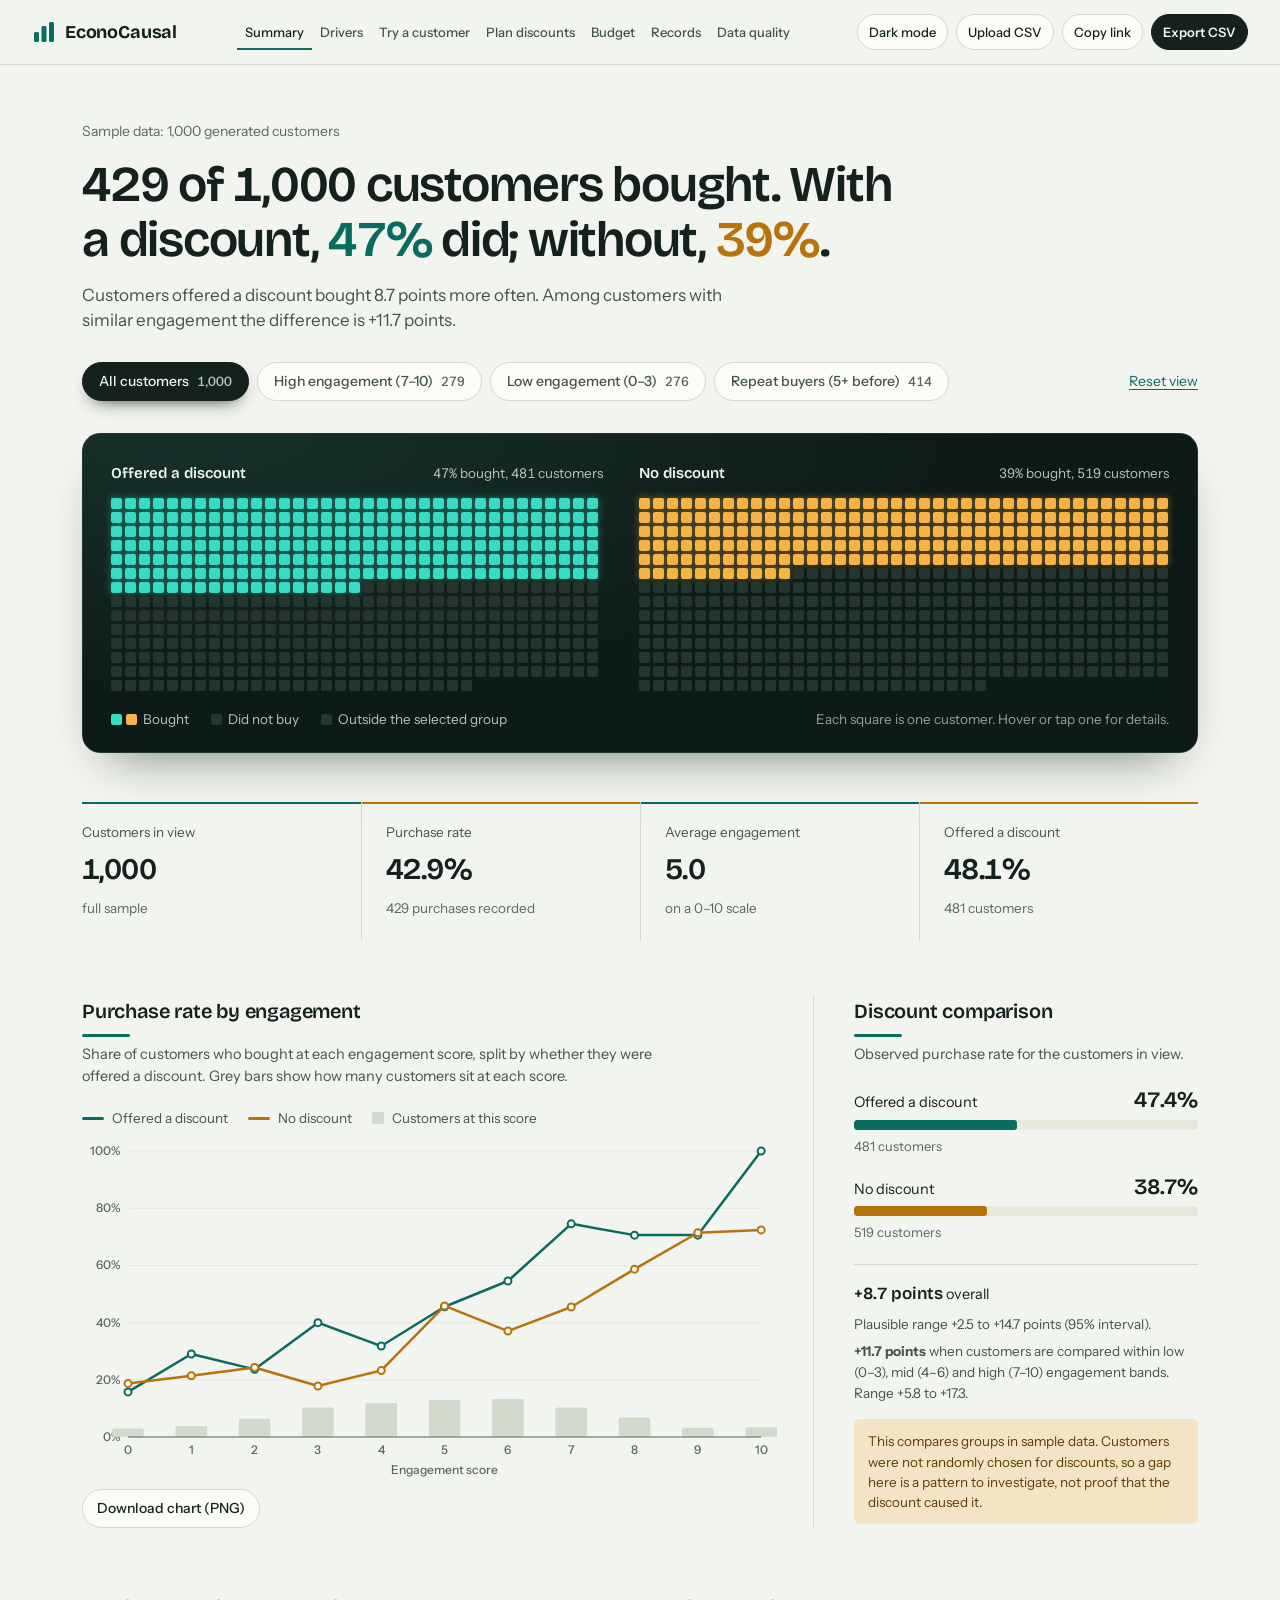
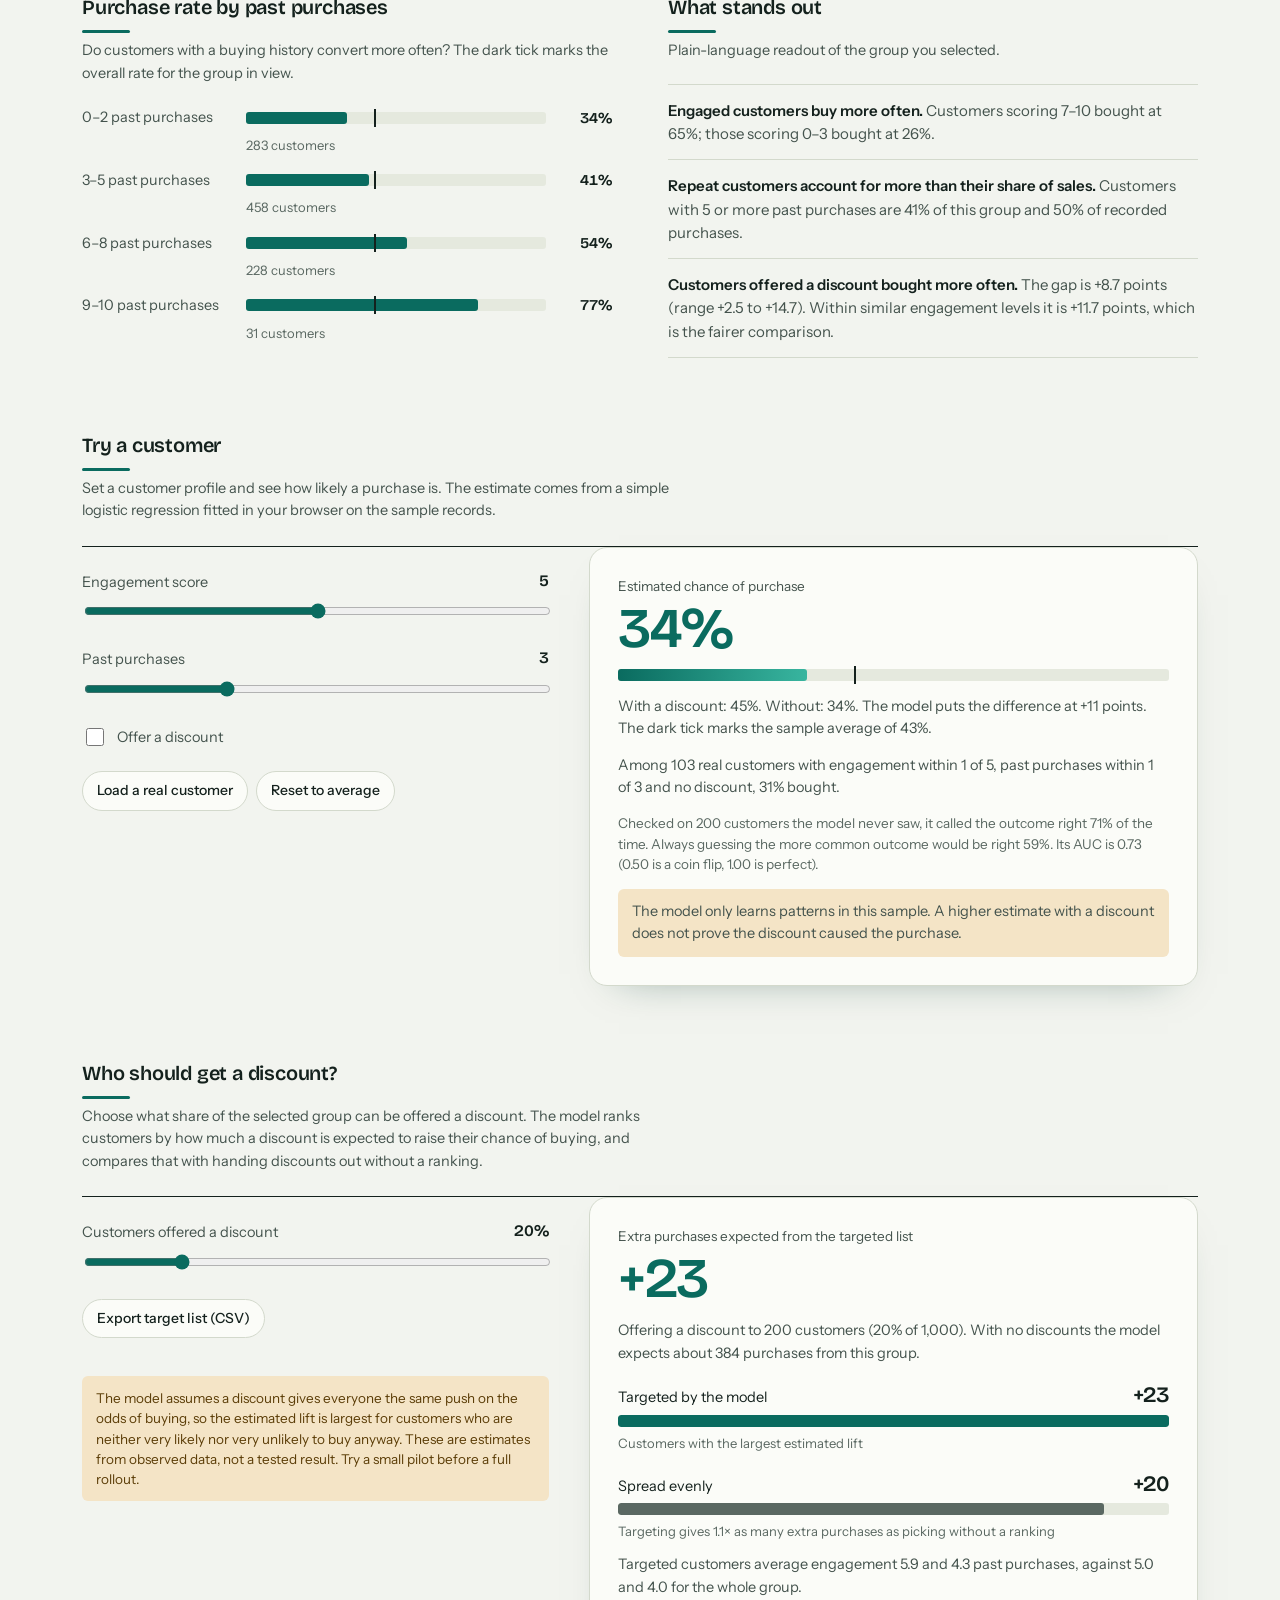
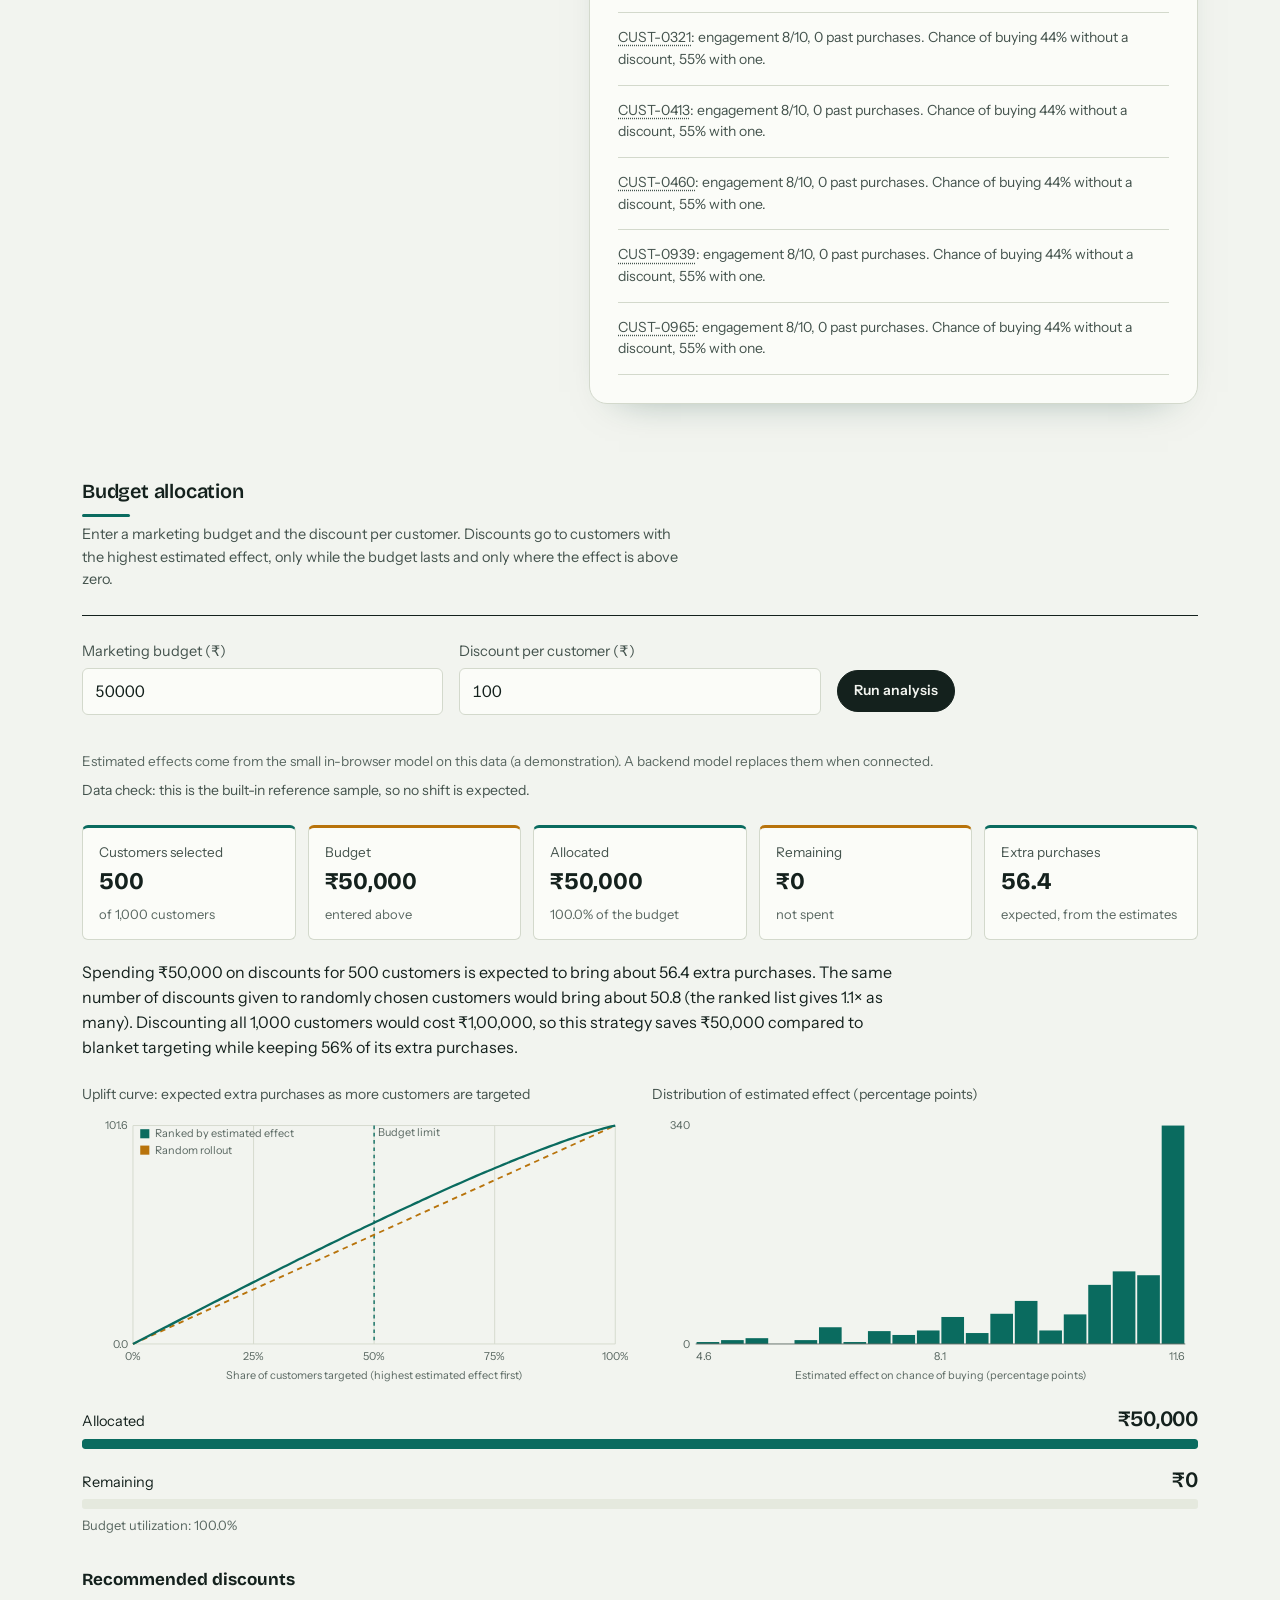
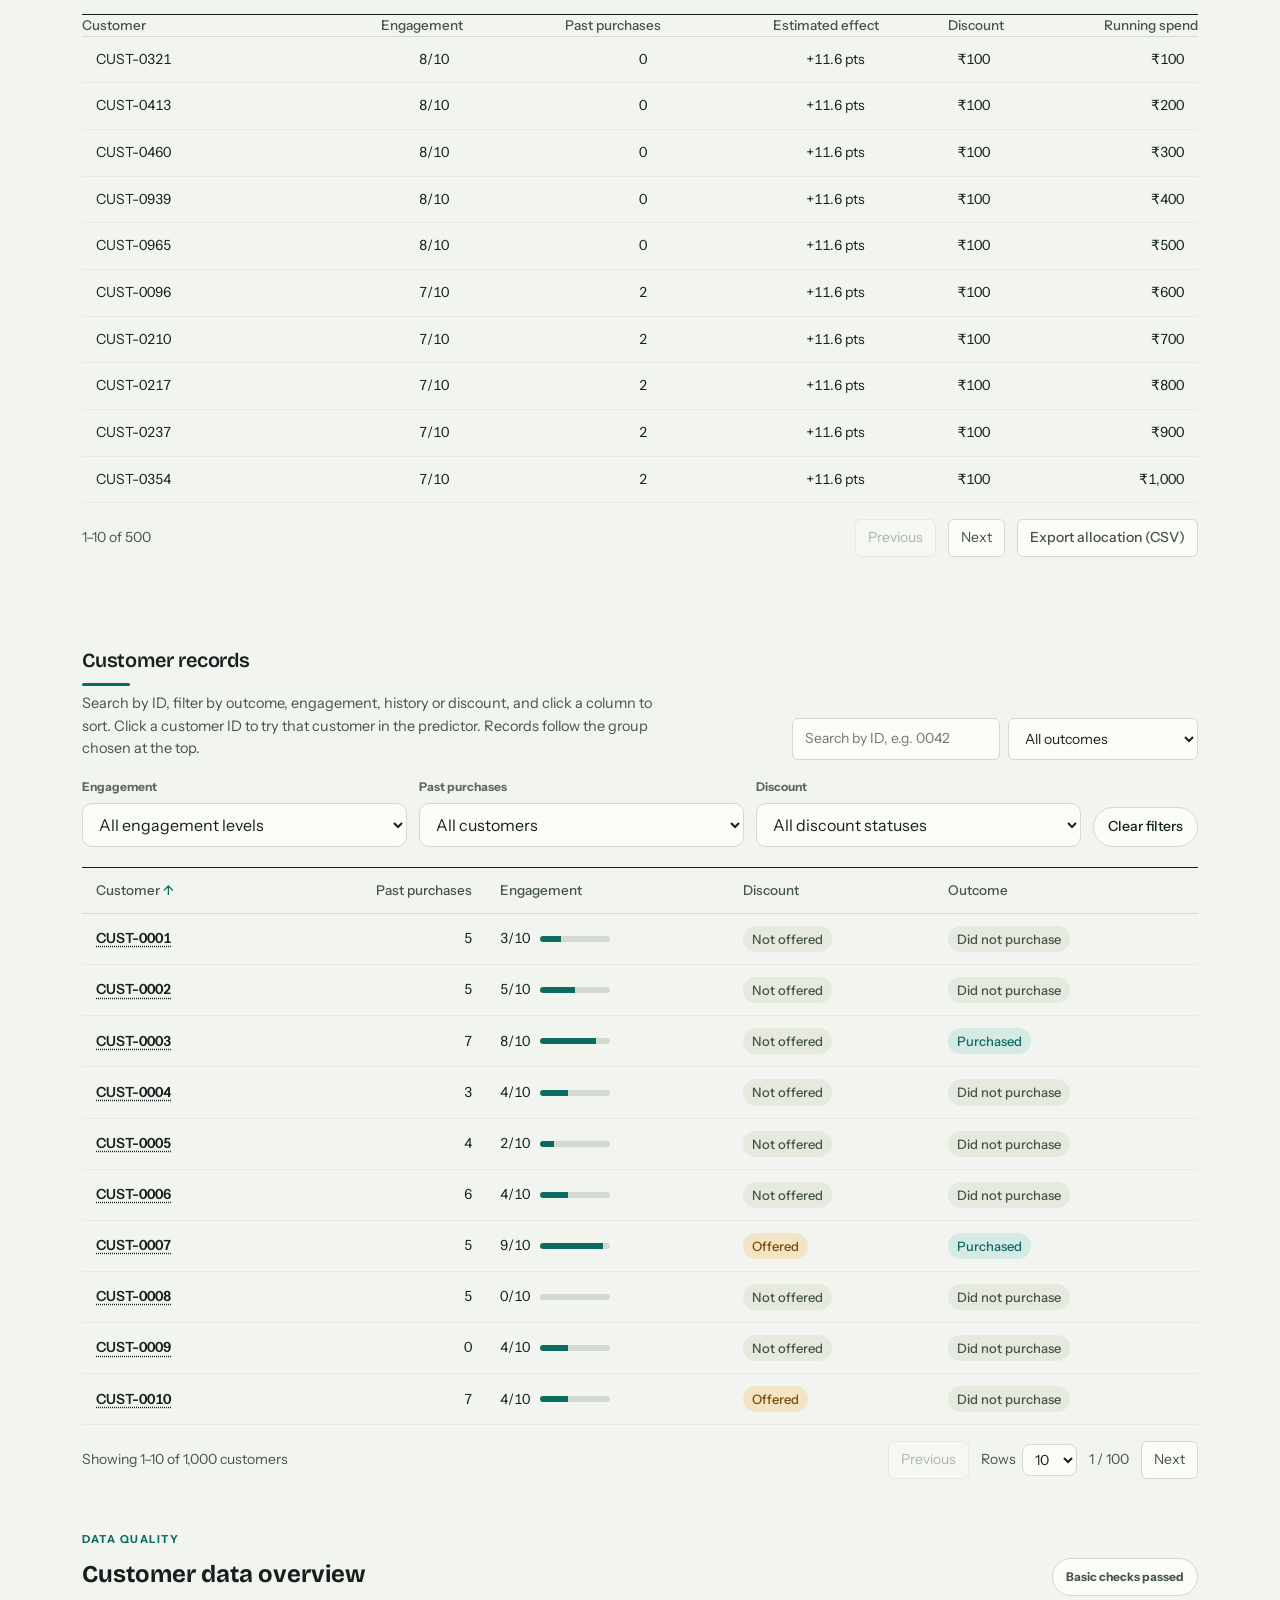
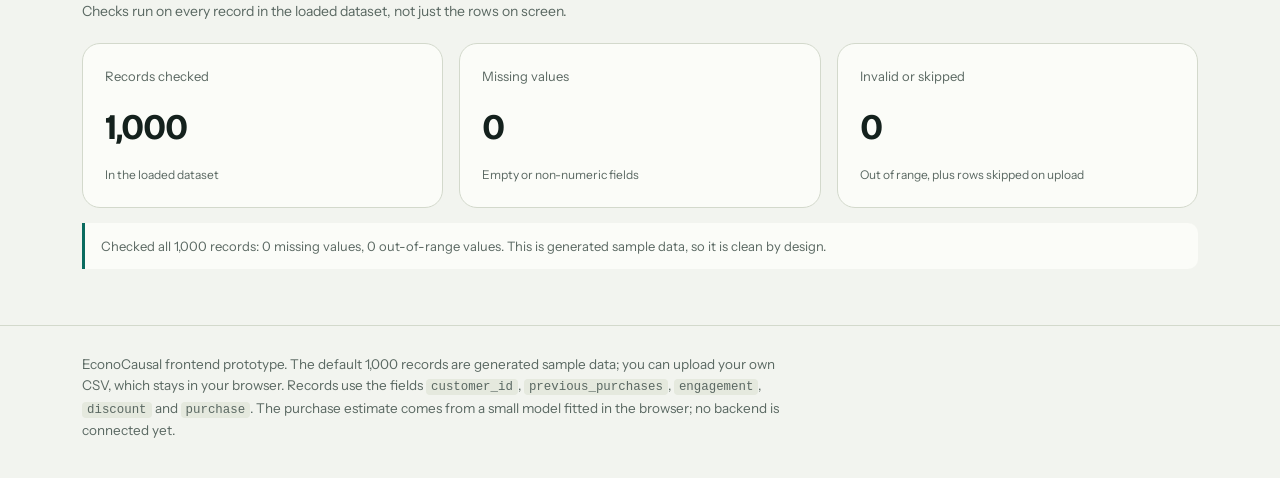
==== index.html @ fc5eba2d "Update EconoCausal frontend" ====
<!doctype html>
<html lang="en">
<head>
  <meta charset="UTF-8">
  <meta name="viewport" content="width=device-width, initial-scale=1">
  <title>EconoCausal: customer intelligence</title>
  <meta name="description" content="Explore who buys, how engaged customers are, and how discounts line up with purchases.">
  <meta name="theme-color" content="#0a6b5f">
  <meta property="og:type" content="website">
  <meta property="og:title" content="EconoCausal: customer intelligence">
  <meta property="og:description" content="Explore who buys, how engaged customers are, and how discounts line up with purchases.">
  <meta property="og:url" content="https://YOUR-USERNAME.github.io/YOUR-REPO/">
  <meta property="og:image" content="https://YOUR-USERNAME.github.io/YOUR-REPO/og-image.png">
  <meta property="og:image:alt" content="EconoCausal customer intelligence dashboard">
  <meta name="twitter:card" content="summary_large_image">
  <link rel="icon" href="data:image/svg+xml,%3Csvg xmlns='http://www.w3.org/2000/svg' viewBox='0 0 24 24'%3E%3Cg fill='%230a6b5f'%3E%3Crect x='2' y='12' width='5' height='10' rx='1.5'/%3E%3Crect x='9.5' y='6' width='5' height='16' rx='1.5'/%3E%3Crect x='17' y='2' width='5' height='20' rx='1.5'/%3E%3C/g%3E%3C/svg%3E">
  <link rel="preconnect" href="https://fonts.googleapis.com">
  <link rel="preconnect" href="https://fonts.gstatic.com" crossorigin>
  <link href="https://fonts.googleapis.com/css2?family=Bricolage+Grotesque:opsz,wght@12..96,500..800&family=Instrument+Sans:wght@400;500;600&display=swap" rel="stylesheet">
  <script>try{var t=localStorage.getItem("ec-theme");if(t==="dark"||t==="light")document.documentElement.dataset.theme=t}catch(e){}</script>
  <link rel="stylesheet" href="style.css">
</head>
<body>
<a class="skip" href="#summary">Skip to content</a>

<header class="site-header">
  <div class="wrap topbar">
    <a class="wordmark" href="#top" aria-label="EconoCausal home">
      <svg viewBox="0 0 24 24" width="24" height="24" aria-hidden="true">
        <rect x="2" y="12" width="5" height="10" rx="1.5"/>
        <rect x="9.5" y="6" width="5" height="16" rx="1.5"/>
        <rect x="17" y="2" width="5" height="20" rx="1.5"/>
      </svg>
      EconoCausal
    </a>
    <nav class="nav" aria-label="Sections">
      <a href="#summary" class="active">Summary</a>
      <a href="#drivers">Drivers</a>
      <a href="#predict">Try a customer</a>
      <a href="#target">Plan discounts</a>
      <a href="#budget">Budget</a>
      <a href="#customers">Records</a>
      <a href="#data-quality">Data quality</a>
    </nav>
    <div class="actions">
      <button class="btn-ghost" id="theme" type="button" aria-pressed="false">Dark mode</button>
      <button class="btn-ghost" id="upload" type="button">Upload CSV</button>
      <button class="btn-ghost" id="share" type="button" title="Copy link to this view" aria-label="Copy link to this view">Copy link</button>
      <button class="btn" id="export" type="button">Export CSV</button>
    </div>
  </div>
</header>

<main id="top">
  <section class="wrap hero" id="summary" aria-labelledby="headline">
    <p class="source"><span id="sourceText">Sample data: 1,000 generated customers</span> <button type="button" class="link" id="useSample" hidden>Back to sample data</button></p>
    <p class="api-status" id="apiStatus" role="status" hidden></p>
    <h1 id="headline" class="headline" aria-live="polite">Loading customer sample…</h1>
    <p class="subline" id="subline"></p>

    <div class="segments" role="group" aria-label="Customer group">
      <button type="button" class="seg is-on" data-seg="all" aria-pressed="true">All customers <span class="seg-n"></span></button>
      <button type="button" class="seg" data-seg="high" aria-pressed="false">High engagement (7–10) <span class="seg-n"></span></button>
      <button type="button" class="seg" data-seg="low" aria-pressed="false">Low engagement (0–3) <span class="seg-n"></span></button>
      <button type="button" class="seg" data-seg="repeat" aria-pressed="false">Repeat buyers (5+ before) <span class="seg-n"></span></button>
      <button type="button" class="link" id="resetDashboard">Reset view</button>
    </div>

    <figure class="people" id="people">
      <div class="people-groups" id="peopleGroups" role="img" aria-label="One square for each customer, grouped by whether they were offered a discount. Filled squares bought. The same numbers appear in the headline and the figures below."></div>
      <div class="dot-tip" id="dotTip" hidden></div>
      <figcaption class="people-key">
        <span><i class="sw with"></i><i class="sw without"></i> Bought</span>
        <span><i class="sw off"></i> Did not buy</span>
        <span><i class="sw faded"></i> Outside the selected group</span>
        <span class="hint">Each square is one customer. Hover or tap one for details.</span>
      </figcaption>
    </figure>
  </section>

  <section class="wrap stats" aria-label="Key figures">
    <div class="stat"><span class="stat-label">Customers in view</span><strong id="sTotal">–</strong><span class="stat-note" id="sTotalNote">&nbsp;</span></div>
    <div class="stat"><span class="stat-label">Purchase rate</span><strong id="sRate">–</strong><span class="stat-note" id="sRateNote">&nbsp;</span></div>
    <div class="stat"><span class="stat-label">Average engagement</span><strong id="sEng">–</strong><span class="stat-note">on a 0–10 scale</span></div>
    <div class="stat"><span class="stat-label">Offered a discount</span><strong id="sDisc">–</strong><span class="stat-note" id="sDiscNote">&nbsp;</span></div>
  </section>

  <div id="drivers">
    <section class="wrap drivers" aria-labelledby="drv-title">
      <div class="drivers-main">
        <div class="sec-head">
          <h2 id="drv-title">Purchase rate by engagement</h2>
          <p>Share of customers who bought at each engagement score, split by whether they were offered a discount. Grey bars show how many customers sit at each score.</p>
        </div>
        <div class="legend" aria-hidden="true">
          <span><i class="line with"></i> Offered a discount</span>
          <span><i class="line without"></i> No discount</span>
          <span><i class="swatch"></i> Customers at this score</span>
        </div>
        <div class="chart" id="trendWrap">
          <svg id="trend" role="img" tabindex="0" aria-labelledby="trendDesc" aria-keyshortcuts="ArrowLeft ArrowRight Home End Escape"></svg>
          <div class="tip" id="tip" hidden></div>
        </div>
        <p class="sr-only" id="trendDesc"></p>
        <div class="chart-actions"><button type="button" class="btn-ghost" id="chartPng">Download chart (PNG)</button></div>
      </div>

      <aside class="drivers-side">
        <div class="sec-head">
          <h2>Discount comparison</h2>
          <p>Observed purchase rate for the customers in view.</p>
        </div>
        <ul class="compare" id="compare"></ul>
        <div class="gap-line" id="gapLine"></div>
        <p class="caveat">This compares groups in sample data. Customers were not randomly chosen for discounts, so a gap here is a pattern to investigate, not proof that the discount caused it.</p>
      </aside>
    </section>

    <section class="wrap lower" aria-labelledby="prev-title">
      <div>
        <div class="sec-head">
          <h2 id="prev-title">Purchase rate by past purchases</h2>
          <p>Do customers with a buying history convert more often? The dark tick marks the overall rate for the group in view.</p>
        </div>
        <ul class="bars" id="prevBars"></ul>
      </div>
      <div>
        <div class="sec-head">
          <h2>What stands out</h2>
          <p>Plain-language readout of the group you selected.</p>
        </div>
        <ul class="notes" id="notes"></ul>
      </div>
    </section>
  </div>

  <section class="wrap predict" id="predict" aria-labelledby="pred-title">
    <div class="sec-head">
      <h2 id="pred-title">Try a customer</h2>
      <p>Set a customer profile and see how likely a purchase is. The estimate comes from a simple logistic regression fitted in your browser on the sample records.</p>
    </div>
    <div class="pred-grid">
      <div class="pred-controls">
        <div class="ctl">
          <label for="pEng">Engagement score <output id="pEngOut" for="pEng">5</output></label>
          <input type="range" id="pEng" min="0" max="10" step="1" value="5">
        </div>
        <div class="ctl">
          <label for="pPrev">Past purchases <output id="pPrevOut" for="pPrev">3</output></label>
          <input type="range" id="pPrev" min="0" max="10" step="1" value="3">
        </div>
        <label class="check"><input type="checkbox" id="pDisc"> Offer a discount</label>
        <div class="pred-actions">
          <button type="button" class="btn-ghost" id="pLoad">Load a real customer</button>
          <button type="button" class="btn-ghost" id="pReset">Reset to average</button>
        </div>
        <p class="pred-actual" id="pActual" hidden></p>
      </div>
      <div class="pred-out" aria-live="polite">
        <span class="stat-label">Estimated chance of purchase</span>
        <strong class="pred-big" id="pProb">–</strong>
        <div class="track"><span class="fill" id="pFill"></span><span class="avg" id="pAvg"></span></div>
        <p id="pDelta"></p>
        <p id="pSimilar"></p>
        <p class="pred-model" id="pModel"></p>
        <p class="caveat">The model only learns patterns in this sample. A higher estimate with a discount does not prove the discount caused the purchase.</p>
      </div>
    </div>
  </section>

  <section class="wrap predict" id="target" aria-labelledby="tgt-title">
    <div class="sec-head">
      <h2 id="tgt-title">Who should get a discount?</h2>
      <p>Choose what share of the selected group can be offered a discount. The model ranks customers by how much a discount is expected to raise their chance of buying, and compares that with handing discounts out without a ranking.</p>
    </div>
    <div class="pred-grid">
      <div class="pred-controls">
        <div class="ctl">
          <label for="tPct">Customers offered a discount <output id="tPctOut" for="tPct">20%</output></label>
          <input type="range" id="tPct" min="0" max="100" step="5" value="20">
        </div>
        <div class="pred-actions">
          <button type="button" class="btn-ghost" id="tExport">Export target list (CSV)</button>
        </div>
        <p class="caveat">The model assumes a discount gives everyone the same push on the odds of buying, so the estimated lift is largest for customers who are neither very likely nor very unlikely to buy anyway. These are estimates from observed data, not a tested result. Try a small pilot before a full rollout.</p>
      </div>
      <div class="pred-out">
        <span class="stat-label">Extra purchases expected from the targeted list</span>
        <strong class="pred-big" id="tBig">–</strong>
        <p id="tSummary"></p>
        <ul class="compare" id="tCompare"></ul>
        <p id="tProfile"></p>
        <ul class="notes" id="tTop"></ul>
      </div>
    </div>
  </section>

  <section class="wrap predict" id="budget" aria-labelledby="bud-title">
    <div class="sec-head">
      <h2 id="bud-title">Budget allocation</h2>
      <p>Enter a marketing budget and the discount per customer. Discounts go to customers with the highest estimated effect, only while the budget lasts and only where the effect is above zero.</p>
    </div>
    <form class="b-form" id="bForm" novalidate>
      <div class="b-field">
        <label for="bBudget">Marketing budget (₹)</label>
        <input id="bBudget" type="text" inputmode="numeric" autocomplete="off" value="50000" aria-describedby="bBudgetErr">
        <small class="b-err" id="bBudgetErr" role="alert"></small>
      </div>
      <div class="b-field">
        <label for="bDisc">Discount per customer (₹)</label>
        <input id="bDisc" type="text" inputmode="numeric" autocomplete="off" value="100" aria-describedby="bDiscErr">
        <small class="b-err" id="bDiscErr" role="alert"></small>
      </div>
      <button class="btn" id="bRun" type="submit">Run analysis</button>
    </form>
    <p class="b-note" id="bSource"></p>
    <p class="b-drift" id="bDrift" role="status"></p>
    <div id="bResults">
      <div class="b-cards" id="bCards"></div>
      <p class="b-summary" id="bSummary" aria-live="polite"></p>
      <div class="b-charts">
        <figure><figcaption>Uplift curve: expected extra purchases as more customers are targeted</figcaption><svg id="bUplift" viewBox="0 0 600 300" role="img" aria-label="Uplift curve"></svg></figure>
        <figure><figcaption>Distribution of estimated effect (percentage points)</figcaption><svg id="bHist" viewBox="0 0 600 300" role="img" aria-label="Histogram of estimated effects"></svg></figure>
      </div>
      <ul class="compare" id="bUsage"></ul>
      <h3 class="b-h3">Recommended discounts</h3>
      <div class="table-scroll" tabindex="0" role="region" aria-label="Allocation table">
        <table>
          <thead><tr><th scope="col">Customer</th><th scope="col" class="num">Engagement</th><th scope="col" class="num">Past purchases</th><th scope="col" class="num">Estimated effect</th><th scope="col" class="num">Discount</th><th scope="col" class="num">Running spend</th></tr></thead>
          <tbody id="bRows"></tbody>
        </table>
      </div>
      <div class="pager">
        <span id="bPageInfo" aria-live="polite"></span>
        <div class="pager-ctl">
          <button type="button" id="bPrev">Previous</button>
          <button type="button" id="bNext">Next</button>
          <button type="button" class="btn-ghost" id="bExport">Export allocation (CSV)</button>
        </div>
      </div>
    </div>
  </section>

  <section class="wrap records" id="customers" aria-labelledby="rec-title">
    <div class="rec-head">
      <div class="sec-head">
        <h2 id="rec-title">Customer records</h2>
        <p>Search by ID, filter by outcome, engagement, history or discount, and click a column to sort. Click a customer ID to try that customer in the predictor. Records follow the group chosen at the top.</p>
      </div>
      <div class="filters">
        <input type="search" id="search" inputmode="numeric" maxlength="4" pattern="[0-9]*" placeholder="Search by ID, e.g. 0042" aria-label="Search by customer ID" autocomplete="off">
        <select id="purchaseFilter" aria-label="Filter by outcome">
          <option value="all">All outcomes</option>
          <option value="1">Purchased</option>
          <option value="0">Did not purchase</option>
        </select>
      </div>
    </div>

    <div class="advanced-filters" role="group" aria-label="More customer filters">
      <label><span>Engagement</span>
        <select id="engagementFilter">
          <option value="all">All engagement levels</option>
          <option value="high">High (7–10)</option>
          <option value="medium">Medium (4–6)</option>
          <option value="low">Low (0–3)</option>
        </select>
      </label>
      <label><span>Past purchases</span>
        <select id="historyFilter">
          <option value="all">All customers</option>
          <option value="repeat">5 or more</option>
          <option value="few">0–4 purchases</option>
        </select>
      </label>
      <label><span>Discount</span>
        <select id="discountFilter">
          <option value="all">All discount statuses</option>
          <option value="1">Offered a discount</option>
          <option value="0">Not offered</option>
        </select>
      </label>
      <button type="button" class="btn-ghost" id="clearAdvancedFilters">Clear filters</button>
    </div>

    <div class="table-scroll" tabindex="0" role="region" aria-label="Customer records table">
      <table>
        <thead>
          <tr>
            <th scope="col" aria-sort="ascending"><button type="button" data-sort="customer_id">Customer</button></th>
            <th scope="col" class="num" aria-sort="none"><button type="button" data-sort="previous_purchases">Past purchases</button></th>
            <th scope="col" aria-sort="none"><button type="button" data-sort="engagement">Engagement</button></th>
            <th scope="col" aria-sort="none"><button type="button" data-sort="discount">Discount</button></th>
            <th scope="col" aria-sort="none"><button type="button" data-sort="purchase">Outcome</button></th>
          </tr>
        </thead>
        <tbody id="rows"></tbody>
      </table>
    </div>
    <div class="pager">
      <span id="summaryText" aria-live="polite"></span>
      <div class="pager-ctl">
        <button type="button" id="prev">Previous</button>
        <label class="page-size">Rows
          <select id="pageSize" aria-label="Rows per page">
            <option value="10">10</option>
            <option value="25">25</option>
            <option value="50">50</option>
          </select>
        </label>
        <span id="pageText"></span>
        <button type="button" id="next">Next</button>
      </div>
    </div>
  </section>

<!-- Data quality panel -->
  <section class="wrap quality-section" id="data-quality" aria-labelledby="quality-title">
    <div class="quality-header">
      <div>
        <span class="section-eyebrow">DATA QUALITY</span>
        <h2 id="quality-title">Customer data overview</h2>
        <p>Checks run on every record in the loaded dataset, not just the rows on screen.</p>
      </div>
      <span class="quality-badge" id="quality-status">Awaiting analysis</span>
    </div>
    <div class="quality-grid">
      <article class="quality-card">
        <span class="quality-label">Records checked</span>
        <strong id="quality-visible">0</strong>
        <p>In the loaded dataset</p>
      </article>
      <article class="quality-card">
        <span class="quality-label">Missing values</span>
        <strong id="quality-missing">—</strong>
        <p>Empty or non-numeric fields</p>
      </article>
      <article class="quality-card">
        <span class="quality-label">Invalid or skipped</span>
        <strong id="quality-invalid">—</strong>
        <p>Out of range, plus rows skipped on upload</p>
      </article>
    </div>
    <p class="quality-note" id="quality-note" aria-live="polite">Quality checks run when data loads.</p>
  </section>
</main>

<footer class="site-footer">
  <div class="wrap">
    <p>EconoCausal frontend prototype. The default 1,000 records are generated sample data; you can upload your own CSV, which stays in your browser. Records use the fields <code>customer_id</code>, <code>previous_purchases</code>, <code>engagement</code>, <code>discount</code> and <code>purchase</code>. The purchase estimate comes from a small model fitted in the browser; no backend is connected yet.</p>
  </div>
</footer>

<input type="file" id="fileIn" accept=".csv,text/csv,text/plain" hidden>
<dialog id="uploadDlg" aria-labelledby="uTitle">
  <div class="dlg">
    <h2 id="uTitle">Check your file</h2>
    <div id="uBody"></div>
    <p class="u-note">Columns needed: <code>previous_purchases</code>, <code>engagement</code> (0–10), <code>discount</code> and <code>purchase</code> (0/1 or yes/no). <code>customer_id</code> is optional (kept when every value is a unique whole number from 1 to 9999). The file is read in your browser and is not uploaded anywhere.</p>
    <div class="dlg-actions">
      <button type="button" class="btn-ghost" id="uTemplate">Download a template</button>
      <button type="button" class="btn-ghost" id="uAgain">Choose another file</button>
      <button type="button" class="btn-ghost" id="uCancel">Cancel</button>
      <button type="button" class="btn" id="uUse">Use this data</button>
    </div>
  </div>
</dialog>
<noscript><p class="noscript">This dashboard needs JavaScript to draw its charts and table.</p></noscript>
<div id="toast" role="status" aria-live="polite"></div>
<script src="config.js"></script>
<script src="script.js"></script>
<script src="budget.js"></script>
<script>(function(){var h=document.querySelector(".site-header");if(!h)return;function f(){h.classList.toggle("scrolled",window.scrollY>8)}addEventListener("scroll",f,{passive:true});f()})()</script>
</body>
</html>
<!-- DAY 1: Back-to-top button -->
<button type="button" id="toTop" class="to-top" aria-label="Back to top" hidden>↑</button>
---- style.css ----
/* EconoCausal: customer intelligence dashboard
   Paper and ink, with two colours that always mean the same thing:
   teal = offered a discount, amber = no discount. */

:root {
  --paper: #f2f4ef;
  --surface: #fbfcf8;
  --ink: #14211d;
  --ink-2: #44534d;
  --ink-3: #5a6862;
  --rule: #d3d9cc;
  --rule-soft: #e5e9de;
  --dot-off: #cdd4c5;
  --teal: #0a6b5f;
  --teal-soft: #d5eae5;
  --amber: #b8730b;
  --amber-soft: #f4e4c6;
  --amber-ink: #5b3d07;

  --font-display: "Bricolage Grotesque", "Segoe UI", system-ui, sans-serif;
  --font-body: "Instrument Sans", "Segoe UI", system-ui, sans-serif;

  --head: 64px;
}

*, *::before, *::after { box-sizing: border-box; }
html { scroll-behavior: smooth; scroll-padding-top: calc(var(--head) + 16px); -webkit-text-size-adjust: 100%; }
body {
  margin: 0;
  background: var(--paper);
  color: var(--ink);
  font: 400 16px/1.55 var(--font-body);
  -webkit-font-smoothing: antialiased;
}
button, input, select { font: inherit; color: inherit; }
button, select { cursor: pointer; }
a { color: inherit; text-decoration: none; }
code { font-size: .92em; background: var(--rule-soft); padding: 1px 5px; border-radius: 4px; }
h1, h2, h3, strong { font-family: var(--font-display); }
:focus-visible { outline: 2px solid var(--teal); outline-offset: 2px; border-radius: 4px; }

.wrap { width: 100%; max-width: 1180px; margin: 0 auto; padding: 0 32px; }
.noscript { margin: 0; padding: 16px 32px; background: var(--amber-soft); color: var(--amber-ink); }

/* Header */
.site-header {
  position: sticky; top: 0; z-index: 10;
  background: var(--paper);
  background: color-mix(in srgb, var(--paper) 92%, transparent);
  -webkit-backdrop-filter: blur(8px);
  backdrop-filter: blur(8px);
  border-bottom: 1px solid var(--rule);
}
.topbar { display: flex; align-items: center; justify-content: space-between; height: var(--head); gap: 24px; }
.wordmark {
  display: inline-flex; align-items: center; gap: 9px;
  font: 700 18px var(--font-display); letter-spacing: -.01em;
}
.wordmark svg { fill: var(--teal); }
.nav { display: flex; gap: 6px; }
.nav a {
  padding: 8px 12px; color: var(--ink-2); font-weight: 500; font-size: 14px; border-radius: 6px;
}
.nav a:hover { background: var(--rule-soft); color: var(--ink); }
.nav a.active { color: var(--ink); box-shadow: inset 0 -2px 0 var(--teal); border-radius: 0; }

.btn {
  border: 1px solid var(--ink); background: var(--ink); color: var(--paper);
  padding: 9px 16px; border-radius: 6px; font-weight: 600; font-size: 14px;
  transition: background .15s, border-color .15s;
}
.btn:hover { background: var(--teal); border-color: var(--teal); }

/* Hero */
.hero { padding-top: 56px; padding-bottom: 8px; }
.headline {
  max-width: 26ch;
  margin: 0;
  font-weight: 600;
  font-size: clamp(28px, 4.4vw, 50px);
  line-height: 1.1;
  letter-spacing: -.025em;
  font-variant-numeric: tabular-nums;
}
.headline .with { color: var(--teal); }
.headline .without { color: var(--amber); }
.subline { max-width: 62ch; min-height: 1.5em; margin: 16px 0 0; color: var(--ink-2); font-size: 17px; line-height: 1.5; }

.segments { display: flex; flex-wrap: wrap; gap: 8px; margin-top: 28px; }
.seg {
  display: inline-flex; align-items: baseline; gap: 8px;
  border: 1px solid var(--rule); background: var(--surface); color: var(--ink-2);
  padding: 8px 12px; border-radius: 6px; font-size: 14px; font-weight: 500;
  transition: border-color .15s, background .15s, color .15s;
}
.seg:hover { border-color: var(--ink-3); color: var(--ink); }
.seg-n { font-size: 13px; color: var(--ink-3); font-variant-numeric: tabular-nums; }
.seg.is-on { background: var(--ink); border-color: var(--ink); color: var(--paper); }
.seg.is-on .seg-n { color: #b9c6c0; }

/* One square per customer */
.people { position: relative; margin: 32px 0 0; padding-top: 22px; border-top: 1px solid var(--ink); --d: 11px; --g: 3px; }
.people-groups { display: flex; gap: 36px; align-items: flex-start; }
.grp { min-width: 0; }
.grp-head { display: flex; flex-wrap: wrap; justify-content: space-between; align-items: baseline; gap: 2px 14px; margin-bottom: 12px; }
.grp-head h3 { margin: 0; font-size: 15px; font-weight: 600; }
.grp-meta { font-size: 13.5px; color: var(--ink-2); font-variant-numeric: tabular-nums; }
.dots { display: grid; grid-template-columns: repeat(auto-fill, var(--d)); gap: var(--g); }
.d { width: var(--d); height: var(--d); border-radius: 2px; background: var(--dot-off); transition: opacity .3s ease, transform .3s ease; transition-delay: calc(var(--i) * .35ms); }
.with .d.b { background: var(--teal); }
.without .d.b { background: var(--amber); }
.d.out { opacity: .2; transform: scale(.72); }
.d:hover { transition-delay: 0s; outline: 2px solid var(--ink); outline-offset: 1px; opacity: 1; position: relative; z-index: 1; }

.people-key { display: flex; flex-wrap: wrap; gap: 8px 22px; margin-top: 18px; font-size: 13.5px; color: var(--ink-2); }
.people-key span { display: inline-flex; align-items: center; gap: 6px; }
.people-key .hint { margin-left: auto; color: var(--ink-3); }
.sw { width: 11px; height: 11px; border-radius: 2px; display: inline-block; }
.sw.with { background: var(--teal); }
.sw.without { background: var(--amber); margin-left: -2px; }
.sw.off { background: var(--dot-off); }
.sw.faded { background: var(--ink-3); opacity: .2; }

.dot-tip {
  position: absolute; z-index: 3; pointer-events: none;
  background: var(--ink); color: var(--paper); padding: 9px 12px; border-radius: 6px;
  font-size: 12.5px; line-height: 1.45; white-space: nowrap;
}
.dot-tip b { font-family: var(--font-display); }

@keyframes dot-in { from { opacity: 0; transform: scale(.3); } }
.people.intro .d { animation: dot-in .35s ease-out backwards; animation-delay: calc(var(--i) * 1.2ms); }

/* Stats: one ruled strip */
.stats {
  display: grid; grid-template-columns: repeat(4, 1fr);
  margin-top: 40px; padding-top: 0; padding-bottom: 0;
}
.stat { padding: 20px 24px 20px 0; border-top: 1px solid var(--rule); }
.stat + .stat { padding-left: 24px; border-left: 1px solid var(--rule); }
.stat-label { display: block; font-size: 13.5px; color: var(--ink-2); }
.stat strong {
  display: block; margin: 4px 0 2px;
  font-weight: 600; font-size: 30px; letter-spacing: -.02em; font-variant-numeric: tabular-nums;
}
.stat-note { font-size: 13.5px; color: var(--ink-3); }

/* Sections */
.sec-head h2 { margin: 0 0 6px; font-size: 20px; font-weight: 600; letter-spacing: -.01em; }
.sec-head p { margin: 0; max-width: 60ch; color: var(--ink-2); font-size: 14.5px; }

.drivers {
  display: grid; grid-template-columns: minmax(0, 1.9fr) minmax(0, 1fr);
  gap: 0; margin-top: 56px;
}
.drivers-main { padding-right: 40px; }
.drivers-side { padding-left: 40px; border-left: 1px solid var(--rule); }

.legend { display: flex; flex-wrap: wrap; gap: 8px 20px; margin: 20px 0 8px; font-size: 13.5px; color: var(--ink-2); }
.legend span { display: inline-flex; align-items: center; gap: 8px; }
.legend .line { width: 22px; height: 3px; border-radius: 2px; display: inline-block; }
.legend .line.with { background: var(--teal); }
.legend .line.without { background: var(--amber); }
.legend .swatch { width: 12px; height: 12px; background: var(--rule); border-radius: 2px; display: inline-block; }

.chart { position: relative; }
#trend { width: 100%; height: auto; display: block; overflow: visible; touch-action: pan-y; }
#trend:focus-visible { outline: 2px solid var(--teal); outline-offset: 6px; }
#trend text { font: 500 12px var(--font-body); fill: var(--ink-3); }
#trend .grid { stroke: var(--rule-soft); }
#trend .axis { stroke: var(--ink-3); }
#trend .count { fill: var(--rule); }
#trend .ln { fill: none; stroke-width: 2.5; stroke-linejoin: round; stroke-linecap: round; }
#trend .ln.with { stroke: var(--teal); }
#trend .ln.without { stroke: var(--amber); }
#trend .dot.with { fill: var(--surface); stroke: var(--teal); stroke-width: 2; }
#trend .dot.without { fill: var(--surface); stroke: var(--amber); stroke-width: 2; }
#trend .guide { stroke: var(--ink); stroke-width: 1; stroke-dasharray: 3 3; }

.tip {
  position: absolute; top: 6px; z-index: 2; pointer-events: none;
  background: var(--ink); color: var(--paper); padding: 10px 12px; border-radius: 6px;
  font-size: 12.5px; line-height: 1.45; white-space: nowrap;
}
.tip b { font-family: var(--font-display); }
.tip .t-with { color: #8fd6c8; }
.tip .t-without { color: #f0c27a; }

/* Discount comparison */
.compare { list-style: none; margin: 22px 0 0; padding: 0; display: grid; gap: 18px; }
.compare li { display: grid; gap: 6px; }
.compare .row { display: flex; justify-content: space-between; align-items: baseline; font-size: 14.5px; }
.compare .row b { font: 600 22px var(--font-display); font-variant-numeric: tabular-nums; letter-spacing: -.01em; }
.compare .track { height: 10px; background: var(--rule-soft); border-radius: 3px; overflow: hidden; }
.compare .fill { display: block; height: 100%; border-radius: 3px; transition: width .5s ease; }
.compare .with .fill { background: var(--teal); }
.compare .without .fill { background: var(--amber); }
.compare small { color: var(--ink-3); font-size: 13px; }

.gap-line { margin: 22px 0 0; padding-top: 16px; border-top: 1px solid var(--rule); font-size: 14.5px; }
.gap-line p { margin: 0; }
.gap-line p + p { margin-top: 6px; color: var(--ink-2); font-size: 13.5px; }
.gap-line strong { font-weight: 600; font-size: 17px; font-variant-numeric: tabular-nums; }
.caveat {
  margin: 16px 0 0; padding: 12px 14px; background: var(--amber-soft);
  border-radius: 6px; font-size: 13.5px; line-height: 1.5; color: var(--amber-ink);
}

/* Lower section */
.lower { display: grid; grid-template-columns: 1fr 1fr; gap: 56px; margin-top: 64px; }
.bars { list-style: none; margin: 22px 0 0; padding: 0; display: grid; gap: 14px; }
.bars li {
  display: grid; grid-template-columns: 150px 1fr 52px; align-items: center; gap: 14px; font-size: 14.5px;
}
.bars .k { color: var(--ink-2); }
.bars .track { position: relative; height: 12px; background: var(--rule-soft); border-radius: 3px; }
.bars .fill { display: block; height: 100%; background: var(--teal); border-radius: 3px; transition: width .5s ease; }
.bars .avg { position: absolute; top: -3px; bottom: -3px; width: 2px; margin-left: -1px; background: var(--ink); }
.bars .v { font: 600 15px var(--font-display); text-align: right; font-variant-numeric: tabular-nums; }
.bars .n { grid-column: 2 / 4; margin-top: -8px; font-size: 13px; color: var(--ink-3); }

.notes { list-style: none; margin: 22px 0 0; padding: 0; }
.notes li { padding: 14px 0; border-top: 1px solid var(--rule); font-size: 15px; color: var(--ink-2); }
.notes li:last-child { border-bottom: 1px solid var(--rule); }
.notes b { color: var(--ink); font-weight: 600; }

/* Try a customer */
.predict { margin-top: 72px; }
.pred-grid { display: grid; grid-template-columns: minmax(0, 1fr) minmax(0, 1.2fr); margin-top: 24px; border-top: 1px solid var(--ink); }
.pred-controls { padding: 24px 40px 0 0; display: grid; gap: 22px; align-content: start; }
.pred-out { padding: 24px 0 0 40px; border-left: 1px solid var(--rule); }
.ctl label { display: flex; justify-content: space-between; font-size: 14.5px; color: var(--ink-2); margin-bottom: 8px; }
.ctl output { font: 600 16px var(--font-display); color: var(--ink); font-variant-numeric: tabular-nums; }
.ctl input[type="range"] { width: 100%; accent-color: var(--teal); }
.check { display: flex; align-items: center; gap: 10px; font-size: 14.5px; color: var(--ink-2); cursor: pointer; }
.check input { width: 18px; height: 18px; accent-color: var(--teal); }
.pred-actions { display: flex; flex-wrap: wrap; gap: 8px; }
.btn-ghost { border: 1px solid var(--rule); background: var(--surface); border-radius: 6px; padding: 8px 14px; font-size: 14px; font-weight: 500; }
.btn-ghost:hover { border-color: var(--ink); }
.pred-actual { margin: 0; padding: 10px 12px; background: var(--teal-soft); color: var(--teal); border-radius: 6px; font-size: 14px; }
.pred-big { display: block; margin: 4px 0 12px; font-weight: 600; font-size: 56px; line-height: 1; letter-spacing: -.03em; font-variant-numeric: tabular-nums; }
.pred-out .track { position: relative; height: 12px; background: var(--rule-soft); border-radius: 3px; }
.pred-out .fill { display: block; height: 100%; background: var(--teal); border-radius: 3px; transition: width .25s ease; }
.pred-out .avg { position: absolute; top: -3px; bottom: -3px; width: 2px; margin-left: -1px; background: var(--ink); }
.pred-out p { margin: 14px 0 0; font-size: 14.5px; color: var(--ink-2); }
.pred-out .pred-model { font-size: 13.5px; color: var(--ink-3); }

/* Records */
.records { margin-top: 72px; }
.rec-head { display: flex; justify-content: space-between; align-items: flex-end; gap: 20px; flex-wrap: wrap; }
.filters { display: flex; gap: 8px; }
.filters input, .filters select {
  border: 1px solid var(--rule); background: var(--surface); border-radius: 6px;
  padding: 9px 12px; font-size: 14px; min-width: 190px;
}
.filters input:focus, .filters select:focus { border-color: var(--teal); }

.table-scroll { margin-top: 20px; overflow-x: auto; border-top: 1px solid var(--ink); }
table { width: 100%; border-collapse: collapse; }
th {
  text-align: left; font-weight: 500; font-size: 13.5px; color: var(--ink-2);
  border-bottom: 1px solid var(--rule); padding: 0;
}
th button {
  width: 100%; text-align: left; background: none; border: 0; padding: 12px 14px; color: inherit; font-weight: 500; white-space: nowrap;
}
th button:hover { color: var(--ink); background: var(--rule-soft); }
th[aria-sort="ascending"] button::after { content: " ↑"; color: var(--teal); }
th[aria-sort="descending"] button::after { content: " ↓"; color: var(--teal); }
th.num button, td.num { text-align: right; }
td { padding: 12px 14px; border-bottom: 1px solid var(--rule-soft); font-size: 14px; white-space: nowrap; font-variant-numeric: tabular-nums; }
tbody tr:hover { background: var(--surface); }
td.id { font-weight: 600; }
.meter { display: inline-flex; align-items: center; gap: 10px; }
.meter i {
  width: 70px; height: 6px; border-radius: 3px; display: inline-block;
  background: linear-gradient(to right, var(--teal) calc(var(--v) * 10%), var(--rule) 0);
}
.tag { display: inline-block; padding: 3px 9px; border-radius: 999px; font-size: 13px; font-weight: 500; }
.tag.yes { background: var(--teal-soft); color: var(--teal); }
.tag.no { background: var(--rule-soft); color: var(--ink-2); }
.tag.offer { background: var(--amber-soft); color: #7a4c05; }
.empty { text-align: center; padding: 36px 14px; color: var(--ink-2); white-space: normal; }

.pager { display: flex; justify-content: space-between; align-items: center; padding: 16px 0; font-size: 14px; color: var(--ink-2); flex-wrap: wrap; gap: 10px; }
.pager-ctl { display: flex; align-items: center; gap: 12px; }
.pager button {
  border: 1px solid var(--rule); background: var(--surface); border-radius: 6px; padding: 7px 12px; font-size: 14px;
}
.pager button:hover:not(:disabled) { border-color: var(--ink); }
.pager button:disabled { opacity: .4; cursor: default; }

/* Footer + toast */
.site-footer { margin-top: 56px; border-top: 1px solid var(--rule); padding: 28px 0 40px; color: var(--ink-3); font-size: 13.5px; }
.site-footer p { margin: 0; max-width: 80ch; }

#toast {
  position: fixed; left: 50%; bottom: 24px; transform: translate(-50%, 12px); z-index: 20;
  max-width: calc(100% - 32px);
  background: var(--ink); color: var(--paper); padding: 11px 16px; border-radius: 6px;
  font-size: 14px; opacity: 0; pointer-events: none; transition: opacity .2s, transform .2s;
}
#toast.show { opacity: 1; transform: translate(-50%, 0); }

/* Responsive */
@media (max-width: 960px) {
  :root { --head: 100px; }
  .site-header { padding-top: 6px; }
  .topbar { flex-wrap: wrap; height: auto; min-height: 52px; gap: 0 16px; }
  .nav { order: 3; flex: 0 0 100%; overflow-x: auto; margin: 2px -12px 0; scrollbar-width: none; }
  .nav::-webkit-scrollbar { display: none; }
  .nav a { white-space: nowrap; }
  .drivers { grid-template-columns: 1fr; }
  .drivers-main { padding-right: 0; }
  .drivers-side { padding-left: 0; border-left: 0; border-top: 1px solid var(--rule); margin-top: 40px; padding-top: 32px; }
  .lower { grid-template-columns: 1fr; gap: 44px; }
  .pred-grid { grid-template-columns: 1fr; }
  .pred-controls { padding-right: 0; padding-bottom: 28px; }
  .pred-out { padding-left: 0; border-left: 0; border-top: 1px solid var(--rule); }
}
@media (max-width: 720px) {
  .wrap { padding: 0 18px; }
  .hero { padding-top: 32px; }
  .people { --d: 10px; }
  .people-groups { flex-direction: column; gap: 26px; width: 100%; }
  .people-groups .grp { flex: none !important; width: 100%; }
  .people-key .hint { margin-left: 0; flex-basis: 100%; }
  .stats { grid-template-columns: 1fr 1fr; }
  .stat:nth-child(odd) { padding-left: 0; border-left: 0; }
  .stat:nth-child(n+3) { border-top: 1px solid var(--rule); }
  .stat strong { font-size: 26px; }
  .bars li { grid-template-columns: 1fr 52px; }
  .bars .track { grid-column: 1 / 3; grid-row: 2; }
  .bars .n { grid-column: 1 / 3; margin-top: 0; }
  .filters { width: 100%; }
  .filters input, .filters select { min-width: 0; flex: 1; }
}
@media (prefers-reduced-motion: reduce) {
  html { scroll-behavior: auto; }
  *, *::before, *::after { transition: none !important; animation: none !important; }
}

/* ---------- Additions: header actions, row links, print ---------- */
.actions { display: flex; gap: 8px; align-items: center; }
.row-load { background: none; border: 0; padding: 0; font: inherit; font-weight: inherit; color: inherit; text-decoration: underline dotted; text-underline-offset: 3px; }
.row-load:hover { color: var(--teal); text-decoration-style: solid; }
@media print {
  .site-header, .segments, .filters, .pager, #toast, .pred-actions { display: none !important; }
  body { background: #fff; }
  .table-scroll { overflow: visible; }
}

/* ---------- Additions: dark mode, targeting, upload ---------- */
:root { color-scheme: light; --tip-with: #8fd6c8; --tip-without: #f0c27a; --seg-n: #b9c6c0; --tag-offer-ink: #7a4c05; }
:root[data-theme="dark"] {
  color-scheme: dark;
  --paper: #0f1714; --surface: #16211d; --ink: #e8efe9; --ink-2: #b4c1ba; --ink-3: #94a39b;
  --rule: #2a3832; --rule-soft: #223029; --dot-off: #34433c;
  --teal: #3fb8a5; --teal-soft: #163d37; --amber: #e0a03c; --amber-soft: #3d2f14; --amber-ink: #f0c27a;
  --tip-with: #0a6b5f; --tip-without: #8a5200; --seg-n: #3c4a44; --tag-offer-ink: #f0c27a;
}
@media (prefers-color-scheme: dark) {
  :root:not([data-theme="light"]) {
    color-scheme: dark;
    --paper: #0f1714; --surface: #16211d; --ink: #e8efe9; --ink-2: #b4c1ba; --ink-3: #94a39b;
    --rule: #2a3832; --rule-soft: #223029; --dot-off: #34433c;
    --teal: #3fb8a5; --teal-soft: #163d37; --amber: #e0a03c; --amber-soft: #3d2f14; --amber-ink: #f0c27a;
    --tip-with: #0a6b5f; --tip-without: #8a5200; --seg-n: #3c4a44; --tag-offer-ink: #f0c27a;
  }
}
.seg.is-on .seg-n { color: var(--seg-n); }
.tip .t-with { color: var(--tip-with); }
.tip .t-without { color: var(--tip-without); }
.tag.offer { color: var(--tag-offer-ink); }
#theme[aria-pressed="true"] { background: var(--ink); color: var(--paper); border-color: var(--ink); }

.source { margin: 0 0 14px; font-size: 14px; color: var(--ink-3); }
.link { background: none; border: 0; padding: 0 0 0 8px; color: var(--teal); text-decoration: underline; text-underline-offset: 3px; font-size: 14px; }
.link[hidden] { display: none; }

#target { scroll-margin-top: calc(var(--head) + 16px); }
#target .pred-out p { margin-top: 12px; }
#target .compare { margin-top: 18px; }
.pred-out .cmp-even .fill { background: var(--ink-3); }
#tTop { margin-top: 14px; }
#tTop li { font-size: 14px; }

dialog { border: 1px solid var(--rule); background: var(--surface); color: var(--ink); border-radius: 10px; padding: 0; width: min(660px, calc(100% - 32px)); max-height: calc(100% - 32px); }
dialog::backdrop { background: rgba(8, 16, 12, .6); }
.dlg { padding: 24px 26px; }
.dlg h2 { margin: 0 0 12px; font-size: 22px; }
.dlg p { margin: 10px 0; font-size: 14.5px; color: var(--ink-2); }
.u-file { font-weight: 600; color: var(--ink); word-break: break-all; }
.u-err { padding: 10px 12px; background: var(--amber-soft); color: var(--amber-ink); border-radius: 6px; }
.u-note { font-size: 13px !important; color: var(--ink-3) !important; }
.u-list { margin: 8px 0; padding-left: 18px; font-size: 13.5px; color: var(--ink-2); }
.u-prev { margin-top: 12px; }
.u-prev table { font-size: 13.5px; }
.dlg-actions { display: flex; flex-wrap: wrap; gap: 8px; justify-content: flex-end; margin-top: 18px; }
.dlg-actions #uTemplate { margin-right: auto; }
.dlg-actions [hidden] { display: none; }

body.dropping::after {
  content: "Drop a CSV file to analyse it"; position: fixed; inset: 12px; z-index: 50; pointer-events: none;
  display: grid; place-items: center; border: 2px dashed var(--teal); border-radius: 12px;
  background: color-mix(in srgb, var(--paper) 88%, transparent); font: 600 22px var(--font-display); color: var(--teal);
}
@media (max-width: 720px) { .actions { gap: 4px; } .actions .btn-ghost { padding: 6px 9px; font-size: 13px; } }
@media print { dialog, #theme, #upload { display: none !important; } }


/* Data quality panel */

.quality-section {
    margin-top: 36px;
    margin-bottom: 36px;
}

.quality-header {
    display: flex;
    justify-content: space-between;
    align-items: center;
    gap: 20px;
    margin-bottom: 20px;
}

.section-eyebrow {
    display: block;
    margin-bottom: 8px;
    font-size: 11px;
    font-weight: 800;
    letter-spacing: 1.5px;
    color: var(--teal);
}

.quality-header h2 {
    margin: 0 0 8px;
}

.quality-header p {
    margin: 0;
    color: var(--ink-3);
    font-size: 14px;
}

.quality-badge {
    padding: 9px 13px;
    border: 1px solid var(--rule);
    border-radius: 999px;
    font-size: 12px;
    font-weight: 700;
    white-space: nowrap;
}

.quality-grid {
    display: grid;
    grid-template-columns: repeat(3, minmax(0, 1fr));
    gap: 16px;
}

.quality-card {
    padding: 22px;
    border: 1px solid var(--rule);
    border-radius: 18px;
    background: var(--surface);
}

.quality-label {
    display: block;
    margin-bottom: 14px;
    color: var(--ink-3);
    font-size: 13px;
}

.quality-card strong {
    display: block;
    font-size: clamp(26px, 3vw, 36px);
    letter-spacing: -1px;
}

.quality-card p {
    margin: 10px 0 0;
    color: var(--ink-3);
    font-size: 12px;
}

.quality-note {
    margin-top: 15px;
    padding: 13px 16px;
    border-left: 3px solid var(--teal);
    border-radius: 0 10px 10px 0;
    background: var(--surface);
    color: var(--ink-3);
    font-size: 13px;
    line-height: 1.6;
}

/* Advanced filters */

.advanced-filters {
    display: flex;
    flex-wrap: wrap;
    align-items: end;
    gap: 12px;
    margin: 18px 0;
}

.advanced-filters label {
    display: grid;
    gap: 7px;
    min-width: 165px;
    flex: 1;
}

.advanced-filters label span {
    font-size: 12px;
    font-weight: 700;
    color: var(--ink-3);
}

.advanced-filters select {
    width: 100%;
    min-height: 42px;
    padding: 10px 12px;
    border: 1px solid var(--rule);
    border-radius: 10px;
    background: var(--surface);
    color: var(--ink);
    font: inherit;
}

.advanced-filters select:focus-visible,
.advanced-filters button:focus-visible {
    outline: 3px solid var(--teal);
    outline-offset: 3px;
}

/* Mobile layout */

@media (max-width: 700px) {
    .quality-header {
        align-items: flex-start;
        flex-direction: column;
    }

    .quality-grid {
        grid-template-columns: 1fr;
    }

    .advanced-filters {
        align-items: stretch;
        flex-direction: column;
    }

    .advanced-filters label {
        min-width: 0;
    }

}

/* Records section (restored) */
.records .advanced-filters { margin-top: 18px; }
.segments .link#resetDashboard { margin-left: auto; align-self: center; }
@media (max-width: 700px) { .filters { width: 100%; flex-wrap: wrap; } .filters input, .filters select { min-width: 0; flex: 1 1 150px; } }

/* ---------- Motion: one entrance, then only responses to what the person does ---------- */
@keyframes grow { from { transform: scaleX(0); } }
.compare .fill, .bars .fill { transform-origin: left center; animation: grow .8s cubic-bezier(.2, .7, .2, 1) backwards; }
.compare .without .fill { animation-delay: .08s; }

@keyframes swap { from { opacity: .15; transform: translateY(5px); } }
.swap { animation: swap .4s cubic-bezier(.2, .7, .2, 1); }

@keyframes draw { to { stroke-dashoffset: 0; } }
@keyframes pop { from { opacity: 0; transform: scale(0); } }
@keyframes grow-y { from { transform: scaleY(0); } }
#trend.draw .ln { stroke-dasharray: 1; stroke-dashoffset: 1; animation: draw 1s cubic-bezier(.4, 0, .2, 1) .1s forwards; }
#trend.draw .dot { transform-box: fill-box; transform-origin: center; animation: pop .3s ease-out .75s backwards; }
#trend.draw .count { transform-box: fill-box; transform-origin: bottom; animation: grow-y .6s ease-out backwards; }

.seg:active, .btn-ghost:active { transform: scale(.96); }
#sTotal, #sRate, #sEng, #sDisc { font-variant-numeric: tabular-nums; }
.site-header { transition: box-shadow .25s ease; }
.site-header.scrolled { box-shadow: 0 6px 18px -14px rgba(20, 33, 29, .45); }


/* ---------- Visual polish layer ---------- */

/* 1. Header: scroll-progress line */
.scroll-bar { position: absolute; left: 0; bottom: -1px; height: 3px; width: 100%; background: linear-gradient(90deg, var(--teal), var(--amber)); transform: scaleX(var(--p, 0)); transform-origin: left; pointer-events: none; }

/* 2. The memorable thing: customer field as a dark "stage" with glowing buyers and one scan sweep */
.people {
  --ink: #f2f6f1; --ink-2: #b5c4bd; --ink-3: #8fa39b;
  --teal: #38dcc2; --amber: #f6b445; --dot-off: #24352f;
  background: radial-gradient(120% 140% at 10% 0%, #17302a 0%, #0e1a17 60%);
  color: var(--ink); border: 1px solid #22372f; border-radius: 18px; padding: 28px 28px 22px;
  overflow: hidden; box-shadow: 0 24px 48px -28px rgba(8, 28, 22, .65);
}
.people .d.b { box-shadow: 0 0 9px -1px currentColor; }
.people .with .d.b { color: rgba(56, 220, 194, .75); }
.people .without .d.b { color: rgba(246, 180, 69, .7); }
.people .dot-tip { background: #f2f4ef; color: #14211d; }
.people::after {
  content: ""; position: absolute; top: 0; bottom: 0; left: -30%; width: 30%; pointer-events: none;
  background: linear-gradient(90deg, transparent, rgba(160, 255, 235, .16), transparent);
  transform: skewX(-18deg); animation: sweep 2.4s cubic-bezier(.5, 0, .2, 1) .5s 1 both;
}
@keyframes sweep { to { left: 120%; } }

/* 3. Headline: soft focus-in once on load */
.headline { animation: focus-in .9s cubic-bezier(.2, .7, .2, 1) both; }
@keyframes focus-in { from { opacity: 0; filter: blur(8px); transform: translateY(10px); } }

/* 4. Segment pills */
.seg { border-radius: 999px; padding: 8px 16px; }
.seg.is-on { box-shadow: 0 8px 18px -10px var(--ink); }

/* 5. Stats: top rule fills with brand colours when the strip scrolls in */
.stat { position: relative; border-top-color: transparent; }
.stat::before { content: ""; position: absolute; inset: 0 0 auto 0; height: 2px; background: var(--rule); }
.stat::after { content: ""; position: absolute; inset: 0 0 auto 0; height: 2px; background: var(--teal); transform: scaleX(0); transform-origin: left; transition: transform .9s cubic-bezier(.2, .7, .2, 1); }
.stat:nth-child(even)::after { background: var(--amber); }
.stats.in .stat::after { transform: scaleX(1); }
.stats.in .stat:nth-child(2)::after { transition-delay: .12s; }
.stats.in .stat:nth-child(3)::after { transition-delay: .24s; }
.stats.in .stat:nth-child(4)::after { transition-delay: .36s; }

/* 6. Section headings: underline draws once when seen */
.sec-head h2 { position: relative; padding-bottom: 10px; }
.sec-head h2::after { content: ""; position: absolute; left: 0; bottom: 0; width: 48px; height: 3px; border-radius: 3px; background: var(--teal); transform: scaleX(0); transform-origin: left; transition: transform .7s cubic-bezier(.2, .7, .2, 1); }
.sec-head.in h2::after { transform: scaleX(1); }

/* 7. Predictor / planner output becomes a card; the big number glows softly */
.predict .pred-out { background: var(--surface); border: 1px solid var(--rule); border-radius: 18px; padding: 28px; box-shadow: 0 18px 40px -30px rgba(10, 60, 50, .5); }
.pred-big { color: var(--teal); transition: color .3s; }
.pred-out .fill { background: linear-gradient(90deg, var(--teal), #38b59f); }
input[type="range"] { accent-color: var(--teal); }

/* 8. Buttons and cards: press feedback */
.btn, .btn-ghost { border-radius: 999px; transition: transform .15s, box-shadow .2s, background .15s, border-color .15s; }
.btn:hover { transform: translateY(-1px); box-shadow: 0 8px 16px -10px var(--teal); }
.quality-card { transition: transform .2s, box-shadow .2s; }
.quality-card:hover { transform: translateY(-3px); box-shadow: 0 14px 28px -20px rgba(10, 60, 50, .55); }
tbody tr { transition: background .15s; }
tbody tr:hover { background: var(--teal-soft); }

@media (max-width: 720px) { .people { padding: 18px 16px; border-radius: 14px; } }
@media (prefers-reduced-motion: reduce) {
  .people::after, .headline { animation: none !important; }
  .stat::after, .sec-head h2::after { transform: scaleX(1) !important; transition: none !important; }
  .scroll-bar { display: none; }
}

/* Keep every header button text on one line at any width */
.actions .btn, .actions .btn-ghost { white-space: nowrap; }

/* ---------- Header, accessibility and dark-mode fixes ---------- */

/* 1. Header tabs: no more cut-off "ummary" / "Customer recorc" */
@media (min-width: 961px) {
  .topbar { gap: 12px; }
  .nav {
    flex: 1 1 auto;
    min-width: 0;
    gap: 0;
    overflow-x: auto;
    scrollbar-width: none;
    justify-content: flex-start;   /* left side never gets clipped */
  }
  .nav::-webkit-scrollbar { display: none; }
  .nav a { flex: none; white-space: nowrap; padding: 8px 8px; font-size: 13px; }
  .nav a:first-child { margin-left: auto; }   /* centred when there is room */
  .nav a:last-child  { margin-right: auto; }  /* scrolls normally when tight */
  .actions .btn, .actions .btn-ghost { padding: 7px 11px; font-size: 13px; }
}

/* Slightly wider header row on big screens so everything fits */
@media (min-width: 1200px) {
  .topbar.wrap { max-width: 1320px; }
}

/* 2. Screen-reader-only text: complete version */
.sr-only {
  position: absolute; width: 1px; height: 1px;
  margin: -1px; padding: 0; border: 0;
  overflow: hidden; clip: rect(0 0 0 0);
  clip-path: inset(50%); white-space: nowrap;
}

/* 3. Data quality cards: shadows that work in dark mode too */
:root[data-theme="dark"] .quality-card { box-shadow: 0 14px 28px -20px rgba(0, 0, 0, .8); }
@media (prefers-color-scheme: dark) {
  :root:not([data-theme="light"]) .quality-card { box-shadow: 0 14px 28px -20px rgba(0, 0, 0, .8); }
}
.quality-badge { background: var(--surface); color: var(--ink-2); }

/* 4. Keyboard focus: visible on customer squares and tabs */
.d:focus-visible { outline: 2px solid var(--ink); outline-offset: 1px; opacity: 1; position: relative; z-index: 1; }
.nav a:focus-visible { outline-offset: -2px; }

/* 5. Mobile: keep the 4 header buttons from overflowing */
@media (max-width: 720px) {
  .actions { flex-wrap: wrap; justify-content: flex-end; }
  .topbar { row-gap: 6px; }
}

/* ---------- Data status, chart actions, page size, keyboard squares ---------- */
.api-status { margin: 8px 0 0; font-size: 14px; color: var(--ink-2); }
.chart-actions { margin-top: 12px; }
.page-size { display: inline-flex; align-items: center; gap: 6px; font-size: 14px; color: var(--ink-2); }
.page-size select { padding: 5px 8px; border: 1px solid var(--rule); border-radius: 8px; background: var(--surface); color: var(--ink); }
#peopleGroups:focus-visible { outline: 2px solid var(--teal); outline-offset: 8px; }
.d.kb { outline: 2px solid var(--ink); outline-offset: 1px; opacity: 1; transform: none; position: relative; z-index: 1; }

/* Skip link (keyboard users) */
.skip {
  position: absolute; left: 12px; top: -48px; z-index: 100;
  padding: 10px 16px; border-radius: 6px;
  background: var(--ink); color: var(--paper); font-weight: 600;
}
.skip:focus { top: 12px; }

/* ---------- Budget allocation section ---------- */
.b-form { display: grid; grid-template-columns: repeat(auto-fit, minmax(min(100%, 220px), 1fr)); gap: 16px; align-items: start; margin-top: 24px; padding-top: 24px; border-top: 1px solid var(--ink); }
.b-field label { display: block; font-size: 14.5px; color: var(--ink-2); margin-bottom: 6px; }
.b-field input { width: 100%; padding: 10px 12px; border: 1px solid var(--rule); border-radius: 6px; background: var(--surface); font-variant-numeric: tabular-nums; }
.b-field input.bad { border-color: var(--amber); box-shadow: 0 0 0 1px var(--amber); }
.b-err { display: block; min-height: 20px; margin-top: 4px; font-size: 13.5px; color: var(--amber-ink); }
#bRun { align-self: center; justify-self: start; margin-top: 4px; }
#bRun:disabled { opacity: .7; cursor: progress; }
.b-note { margin: 12px 0 0; font-size: 13.5px; color: var(--ink-3); }
.b-drift { margin: 8px 0 0; font-size: 14px; color: var(--ink-2); }
.b-drift.warn { padding: 10px 14px; border-left: 4px solid var(--amber); background: var(--amber-soft); color: var(--amber-ink); border-radius: 4px; }
.b-cards { display: grid; grid-template-columns: repeat(auto-fit, minmax(min(100%, 170px), 1fr)); gap: 12px; margin-top: 24px; }
.b-card { padding: 14px 16px; background: var(--surface); border: 1px solid var(--rule); border-top: 3px solid var(--teal); border-radius: 6px; }
.b-card:nth-child(even) { border-top-color: var(--amber); }
.b-card span { display: block; font-size: 13.5px; color: var(--ink-2); }
.b-card strong { display: block; font-size: 24px; letter-spacing: -.01em; font-variant-numeric: tabular-nums; overflow-wrap: anywhere; }
.b-card small { color: var(--ink-3); font-size: 13px; }
.b-summary { margin: 20px 0 0; max-width: 75ch; font-size: 16px; color: var(--ink); }
.b-charts { display: grid; grid-template-columns: repeat(auto-fit, minmax(min(100%, 340px), 1fr)); gap: 24px; margin: 24px 0 0; }
.b-charts figure { margin: 0; min-width: 0; }
.b-charts figcaption { font-size: 14px; color: var(--ink-2); margin-bottom: 6px; }
.b-charts svg { width: 100%; height: auto; display: block; }
.b-h3 { margin: 32px 0 0; font-size: 17px; }
#bResults .num { text-align: right; font-variant-numeric: tabular-nums; }
#bResults .b-empty { text-align: center; color: var(--ink-3); padding: 24px 0; }
/* ===== DAY 1: Back-to-top button ===== */
.to-top {
  position: fixed;
  right: 20px;
  bottom: 20px;
  z-index: 20;
  width: 44px;
  height: 44px;
  border-radius: 50%;
  border: 1px solid var(--rule);
  background: var(--surface);
  color: var(--teal);
  font: 700 20px/1 var(--font-display);
  cursor: pointer;
  box-shadow: 0 8px 20px -10px rgba(0, 0, 0, .35);
  opacity: 0;
  transform: translateY(8px);
  transition: opacity .2s ease, transform .2s ease, background .2s ease;
}
.to-top.show { opacity: 1; transform: none; }
.to-top:hover { background: var(--teal-soft); }
@media (prefers-reduced-motion: reduce) {
  .to-top { transition: none; }
}
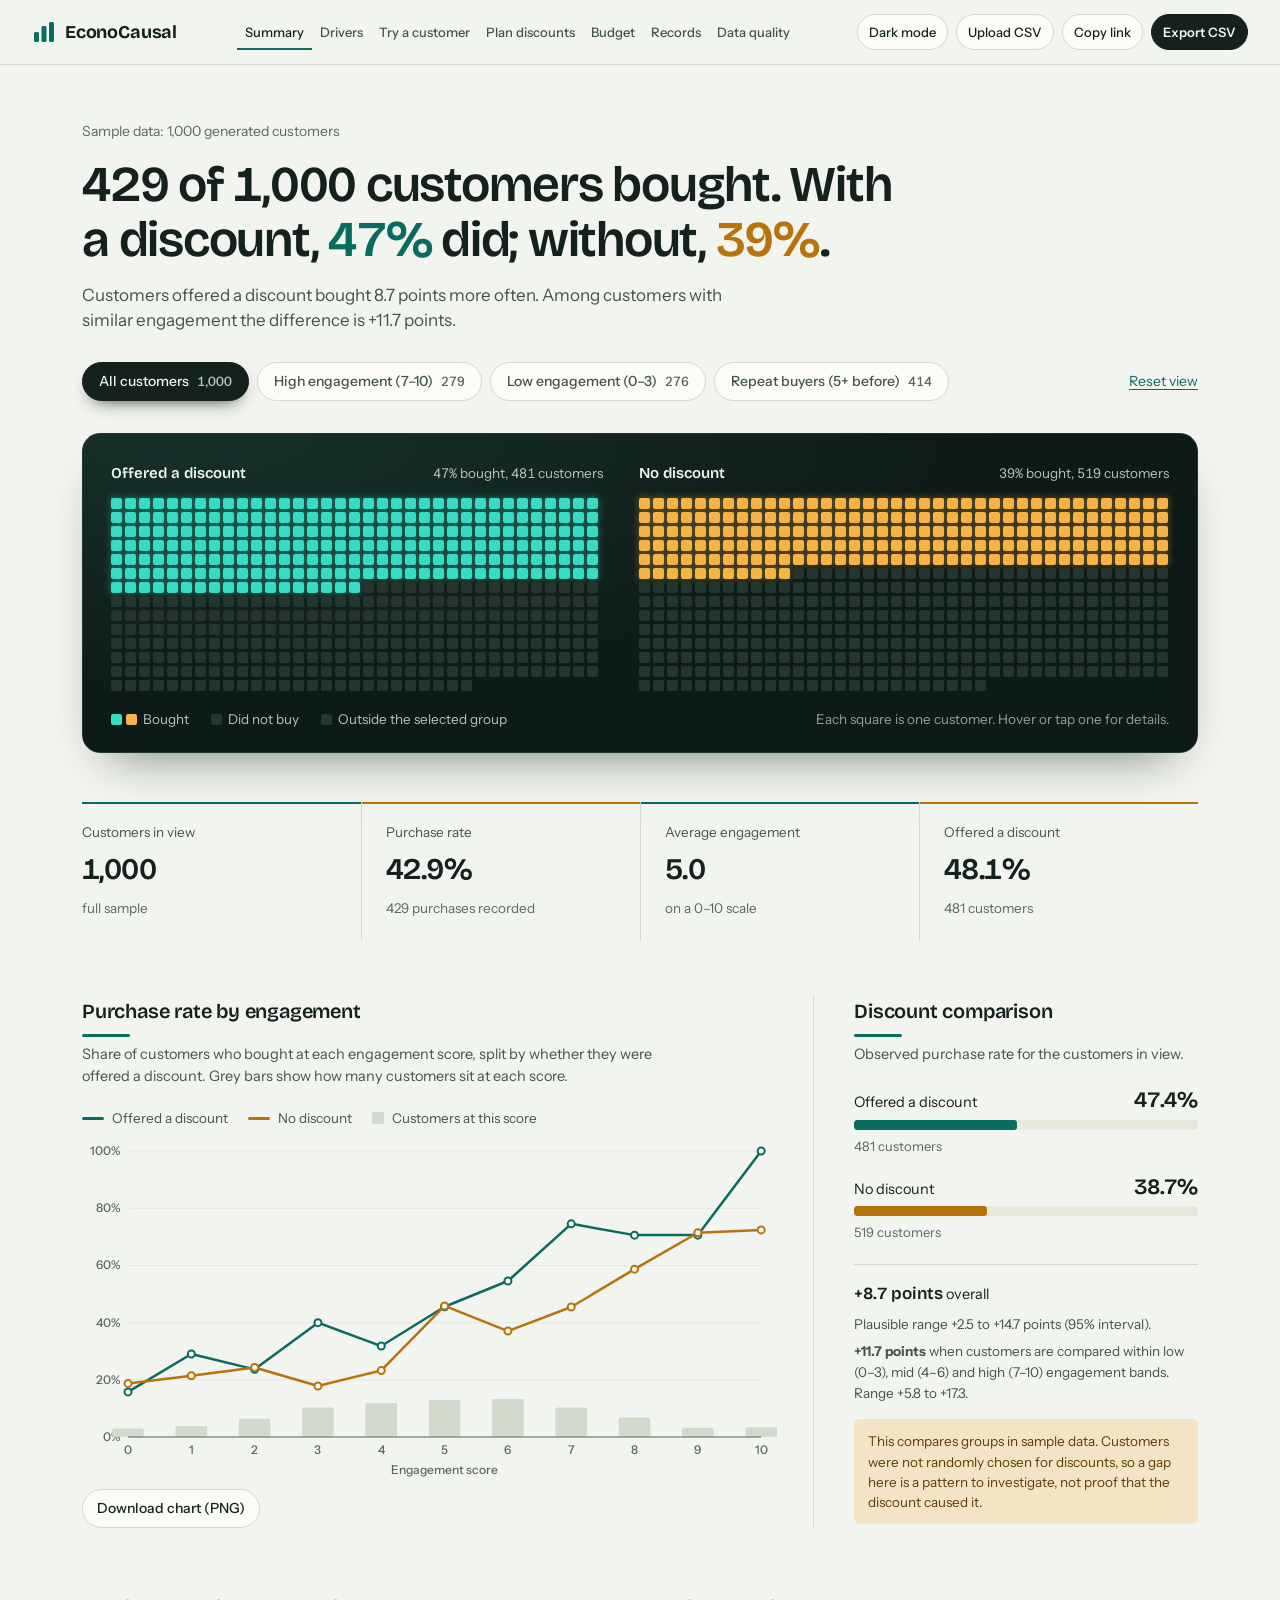
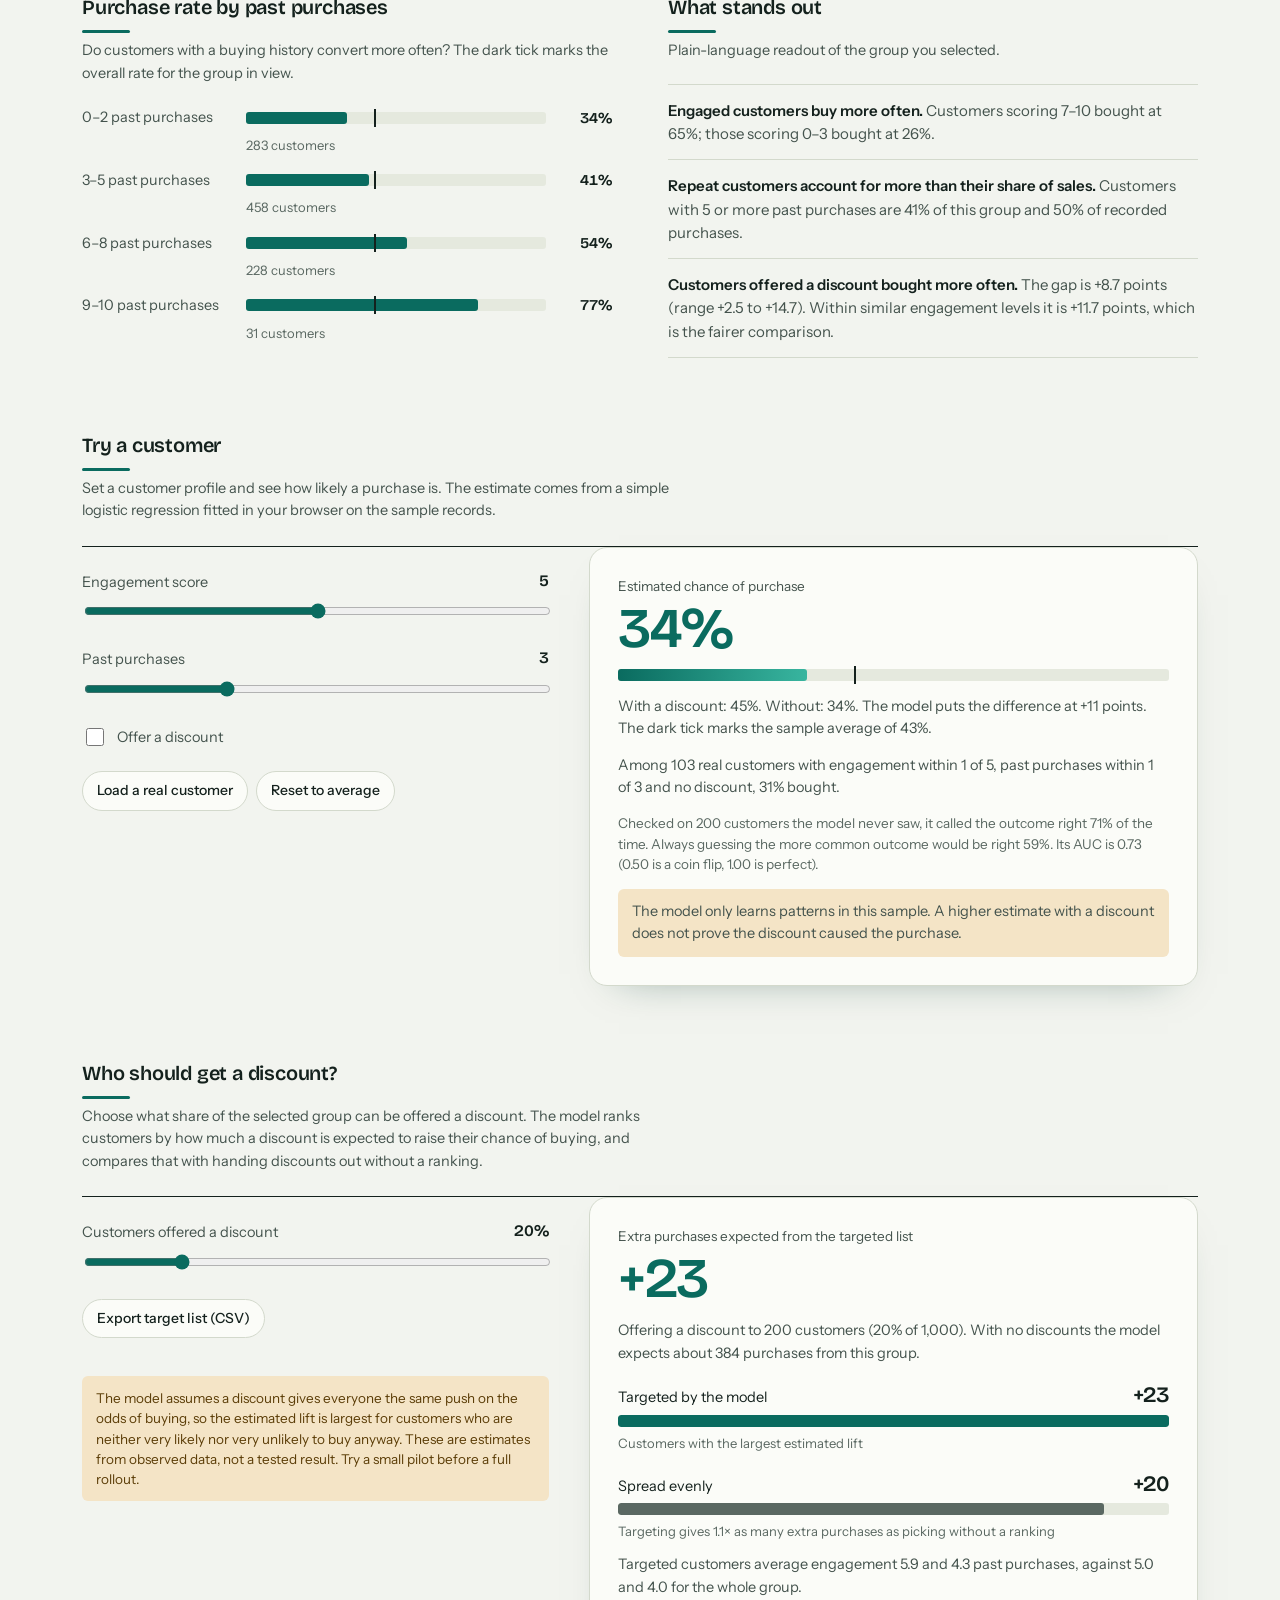
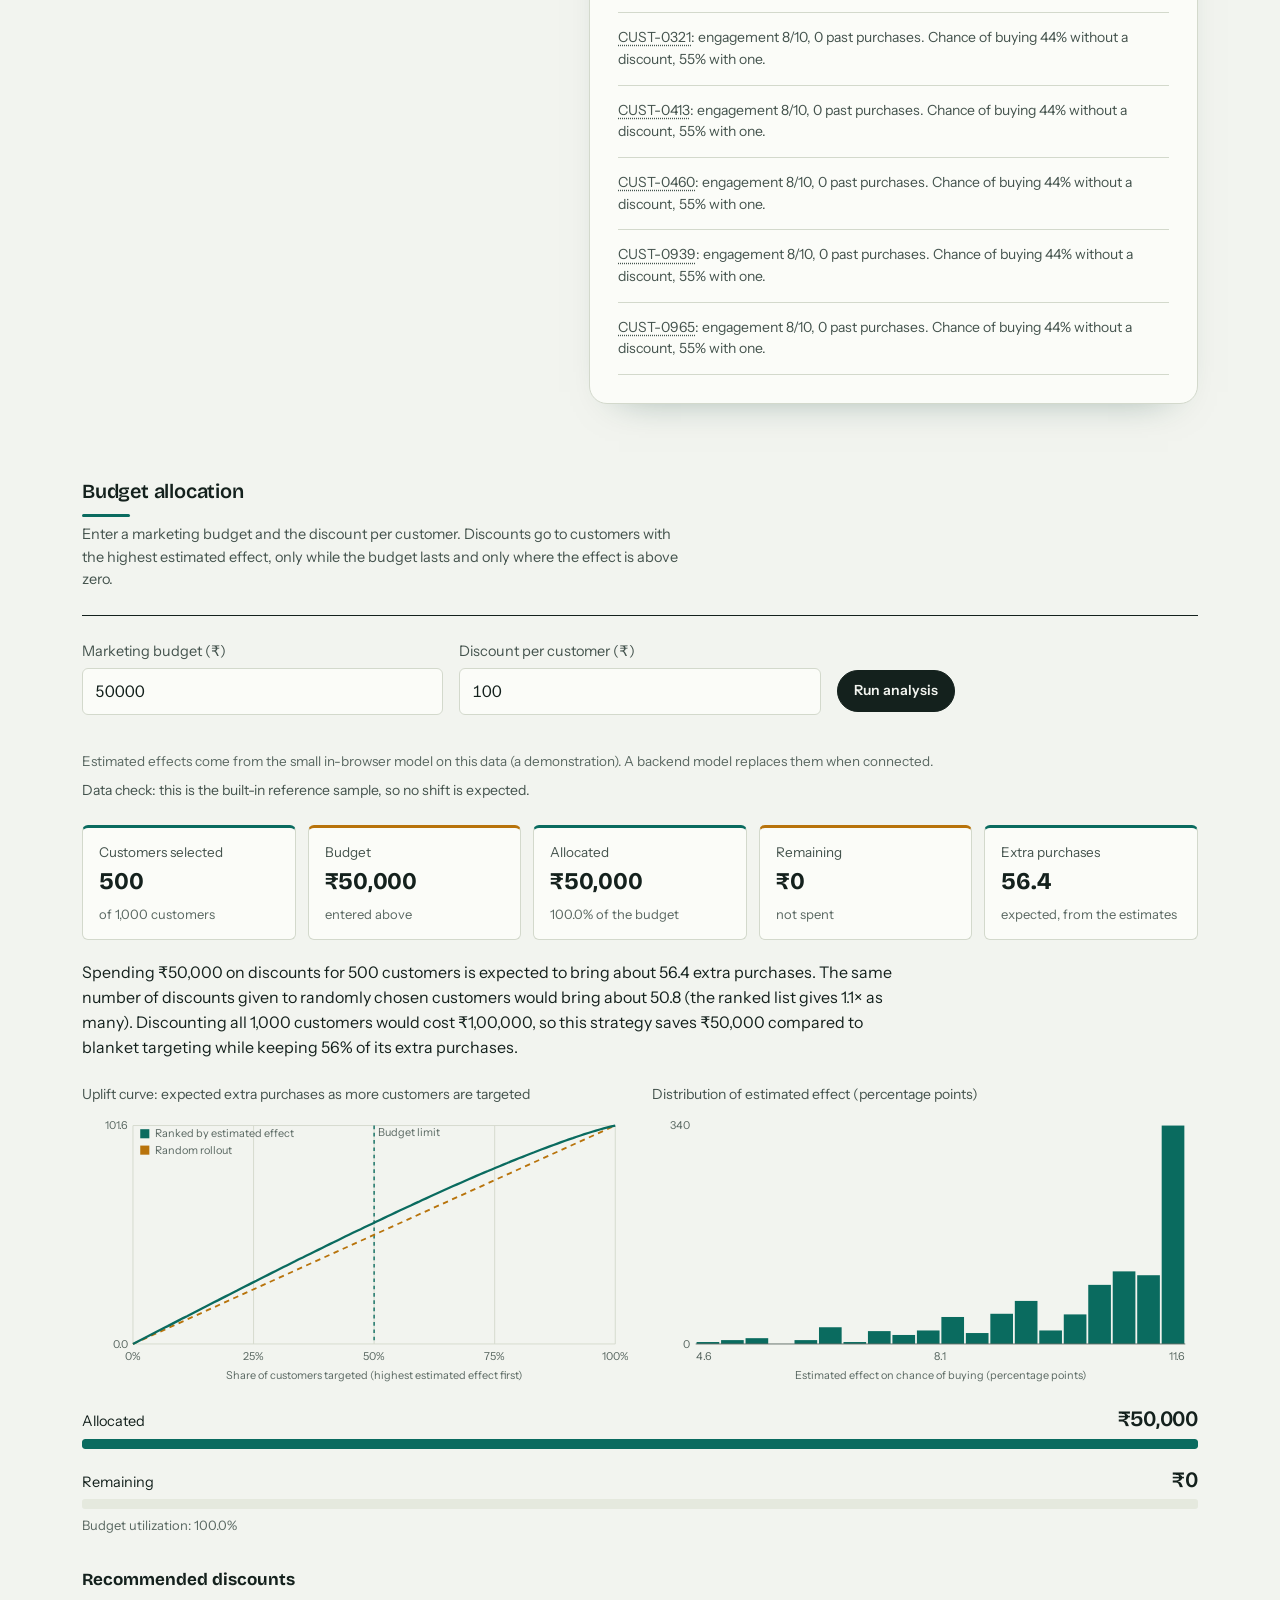
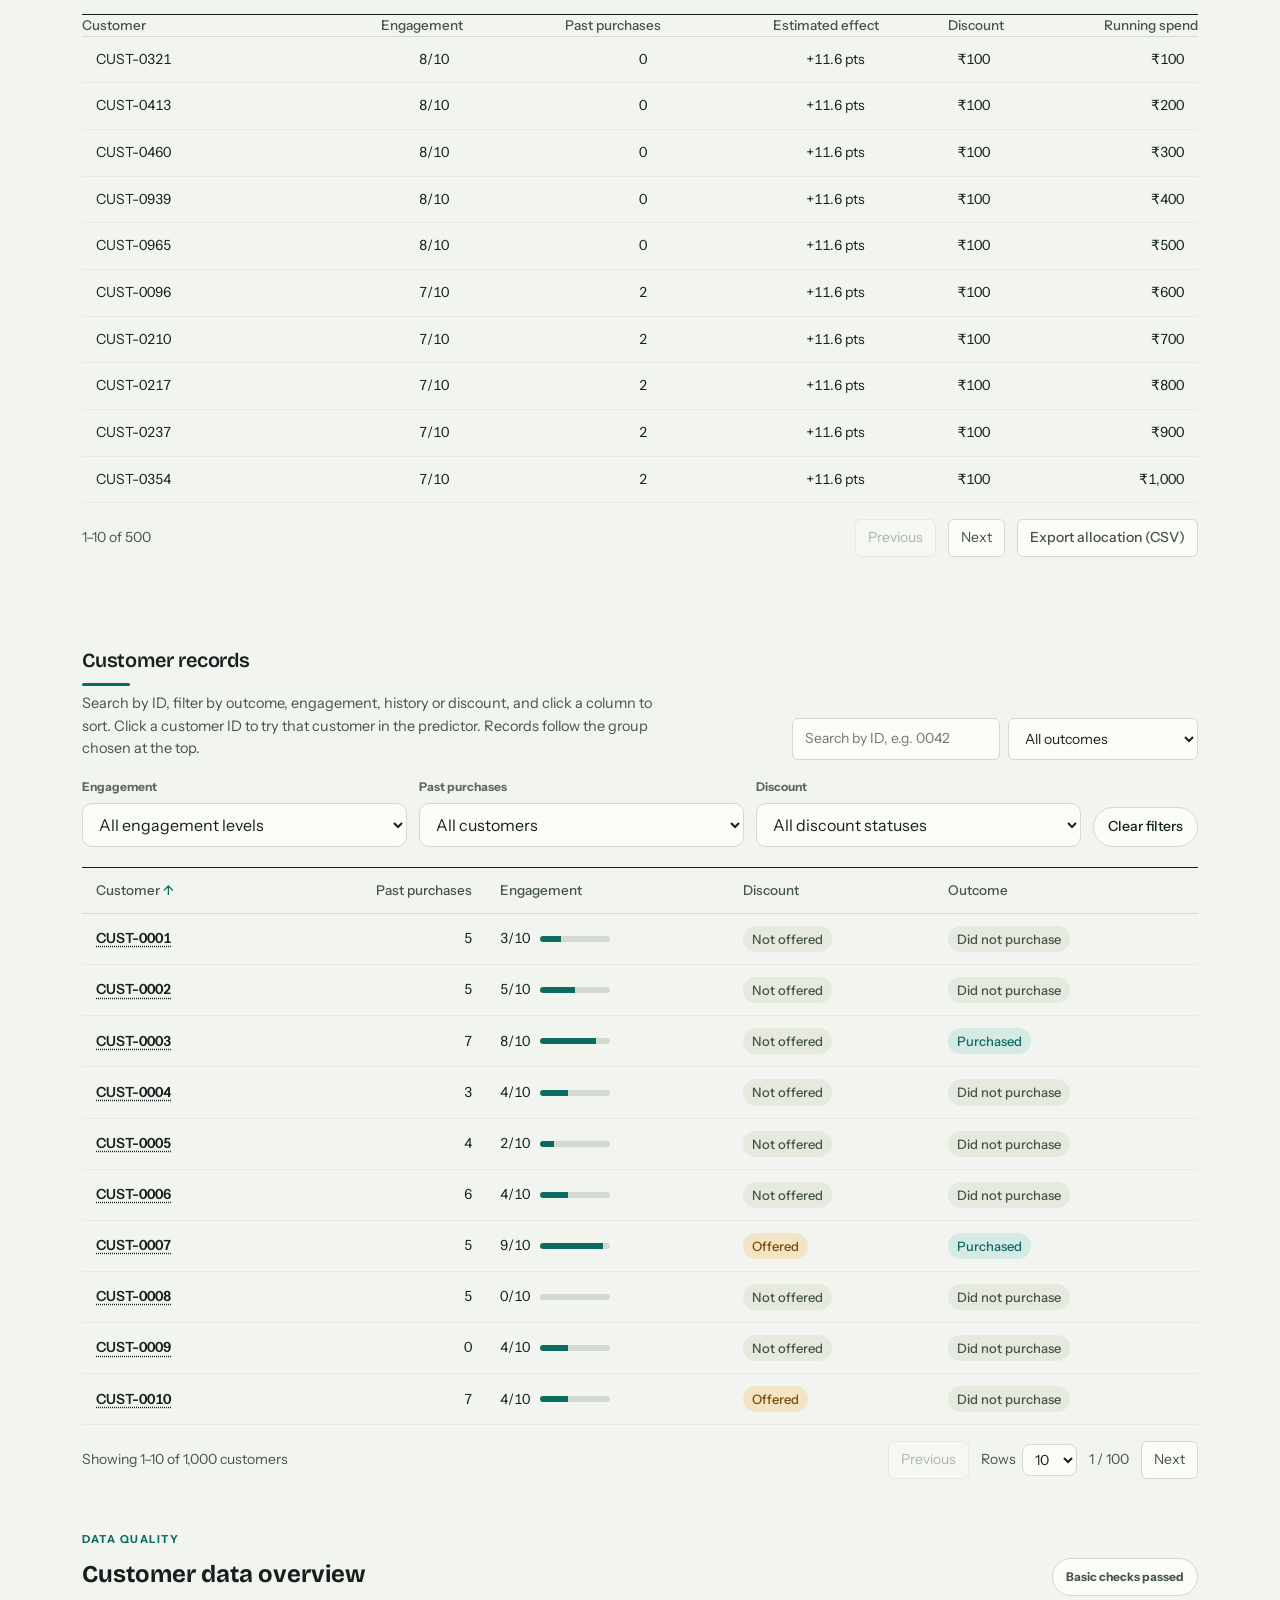
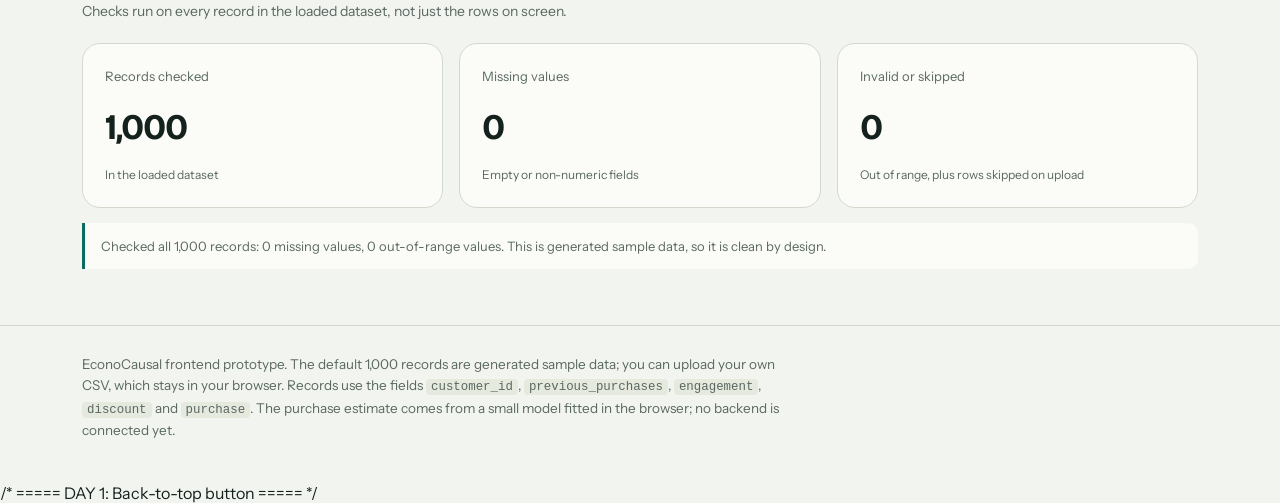
==== commit f6125a80: "Update Member-3 HTML implementation" ====
--- a/index.html
+++ b/index.html
@@ -373,5 +373,10 @@
 <script>(function(){var h=document.querySelector(".site-header");if(!h)return;function f(){h.classList.toggle("scrolled",window.scrollY>8)}addEventListener("scroll",f,{passive:true});f()})()</script>
 </body>
 </html>
-<!-- DAY 1: Back-to-top button -->
-<button type="button" id="toTop" class="to-top" aria-label="Back to top" hidden>↑</button>+/* ===== DAY 1: Back-to-top button ===== */
+<button type="button" id="toTop" class="to-top" aria-label="Back to top" title="Back to top" hidden>
+  <svg viewBox="0 0 24 24" width="20" height="20" aria-hidden="true" fill="none" stroke="currentColor" stroke-width="2.4" stroke-linecap="round" stroke-linejoin="round">
+    <path d="M12 19V5"/>
+    <path d="M5 12l7-7 7 7"/>
+  </svg>
+</button>
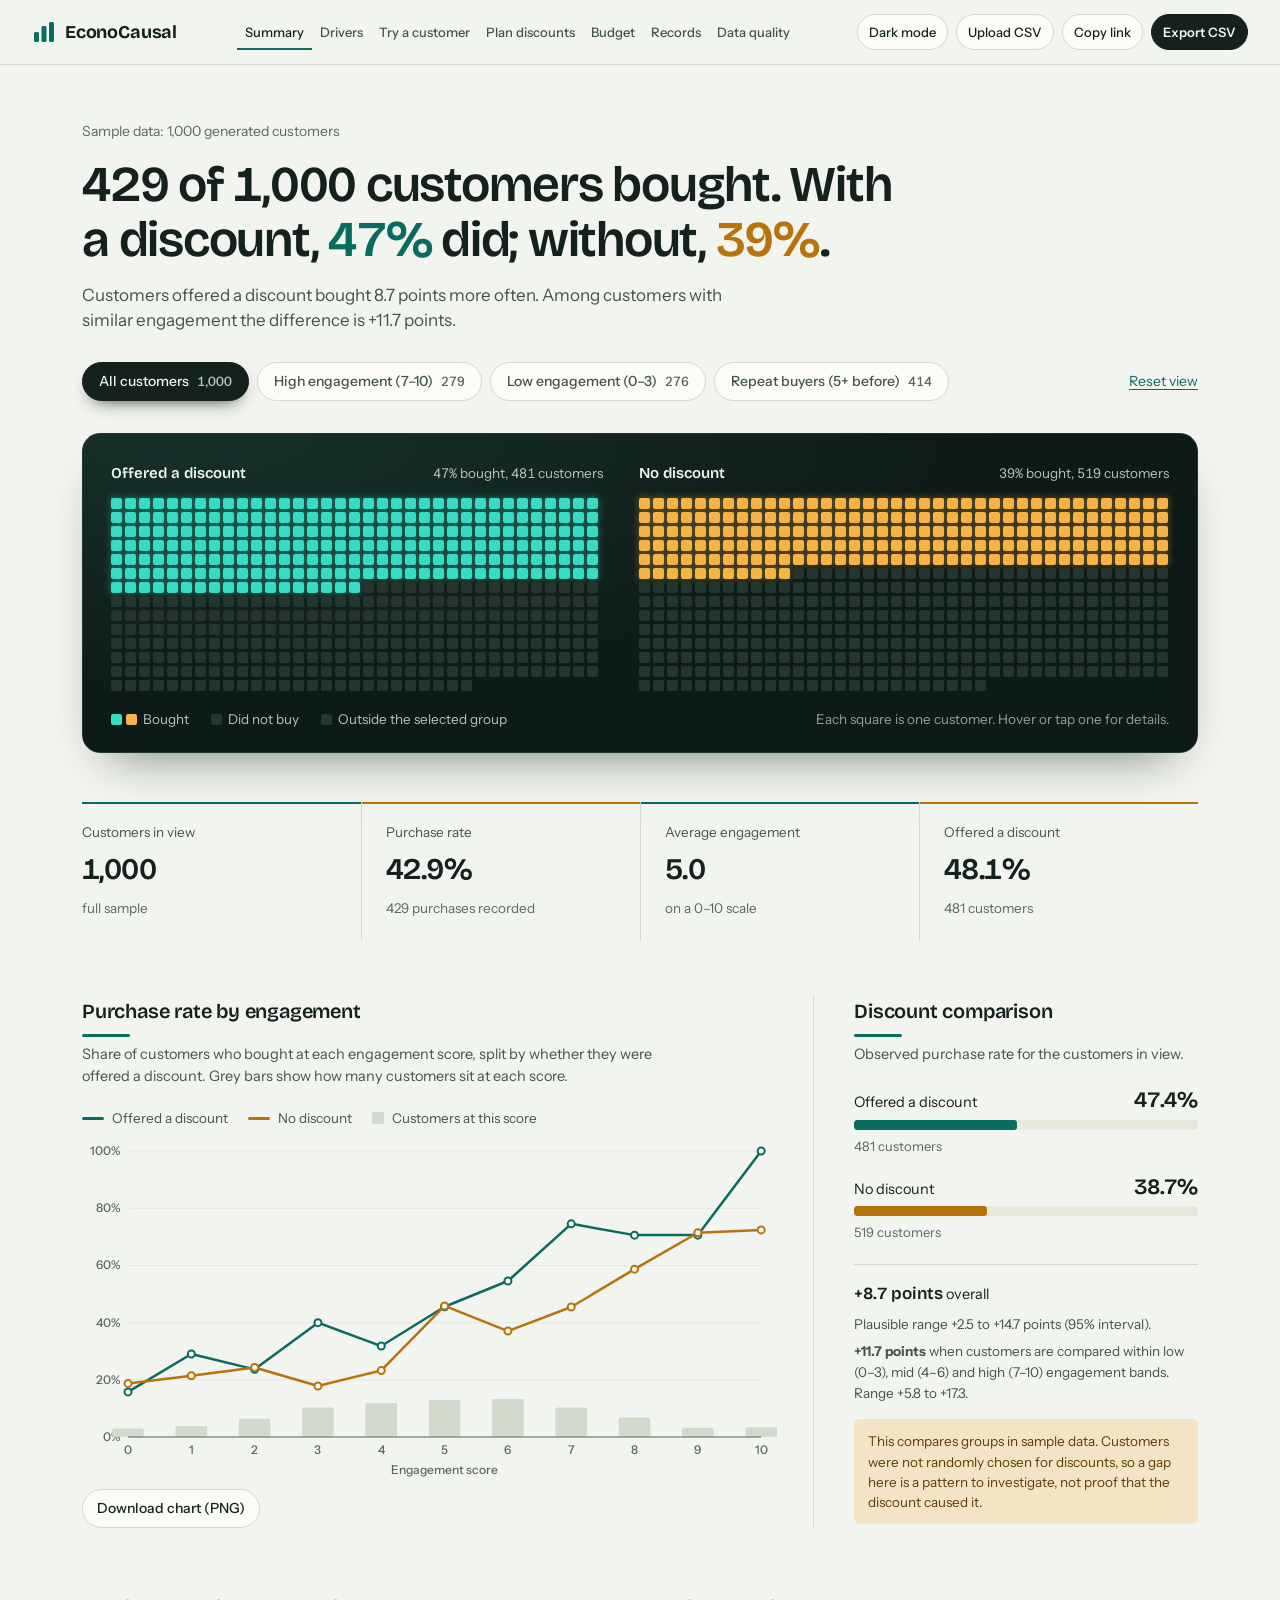
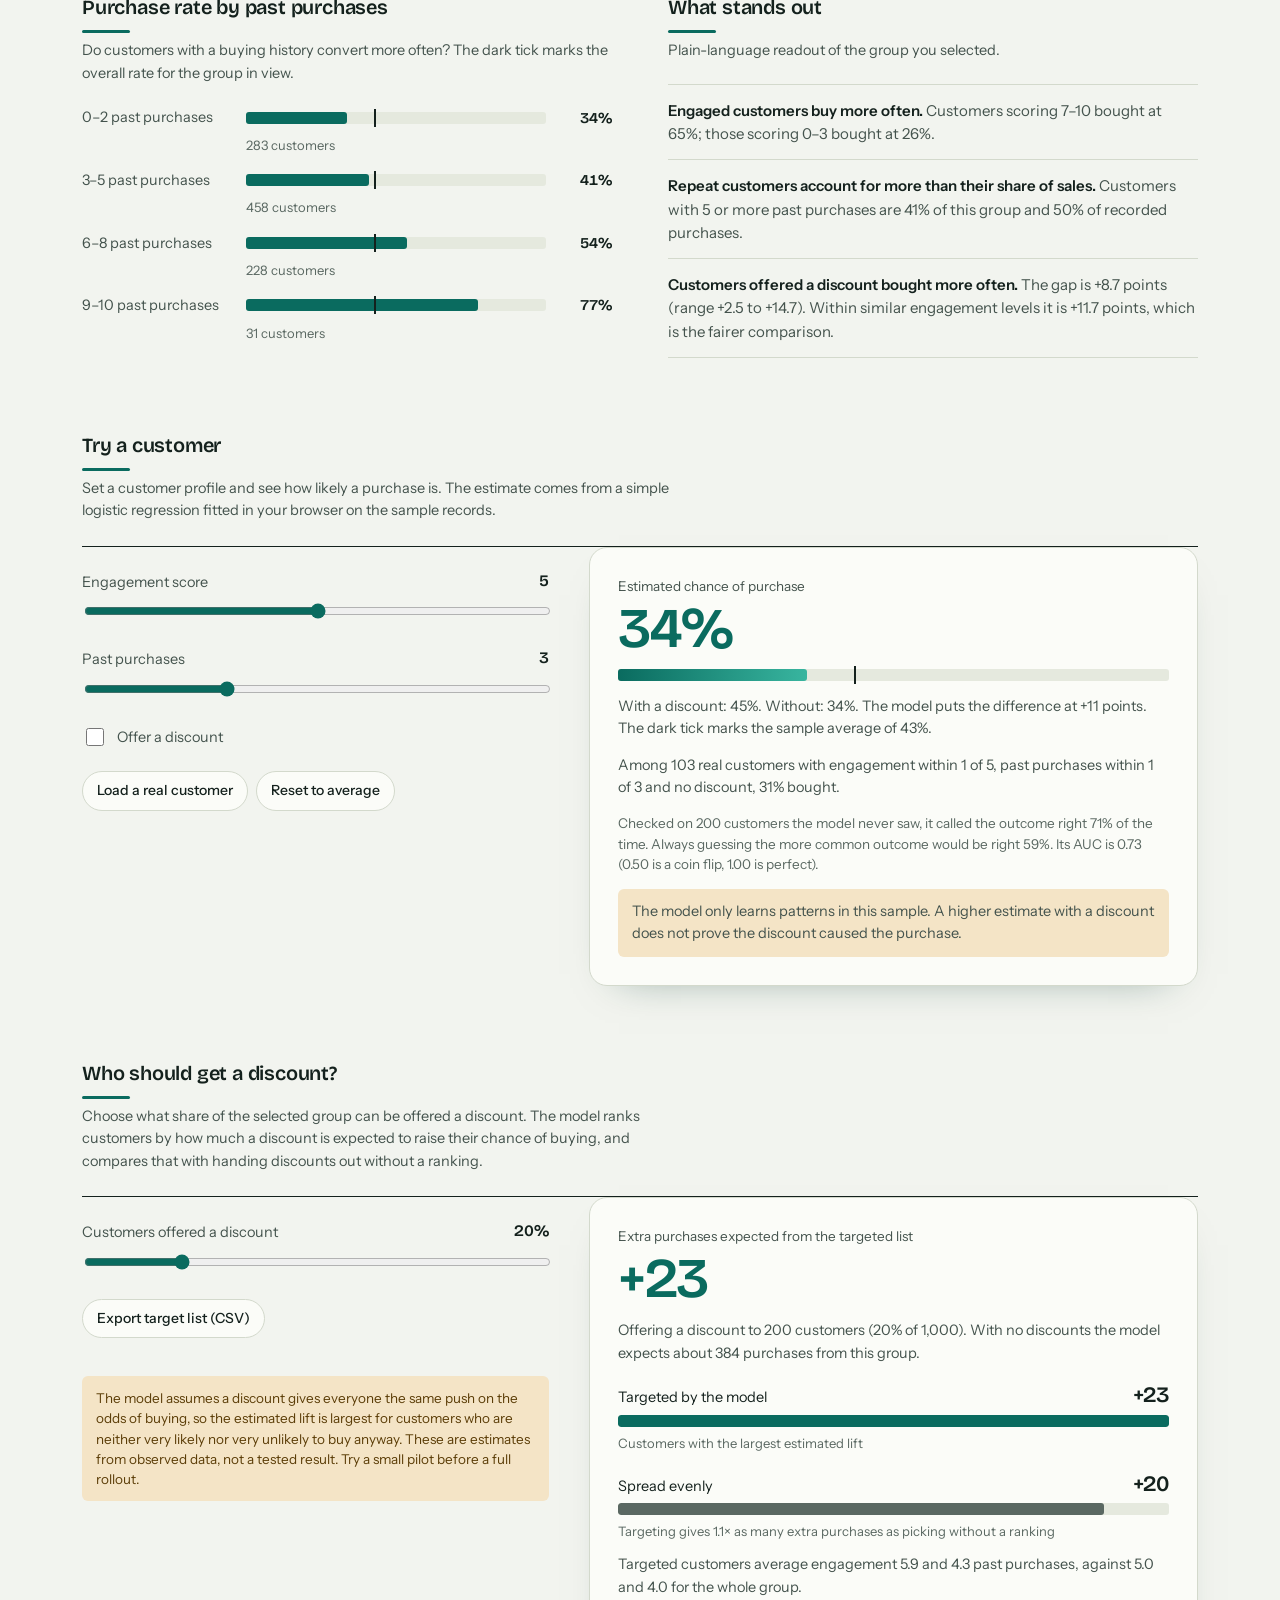
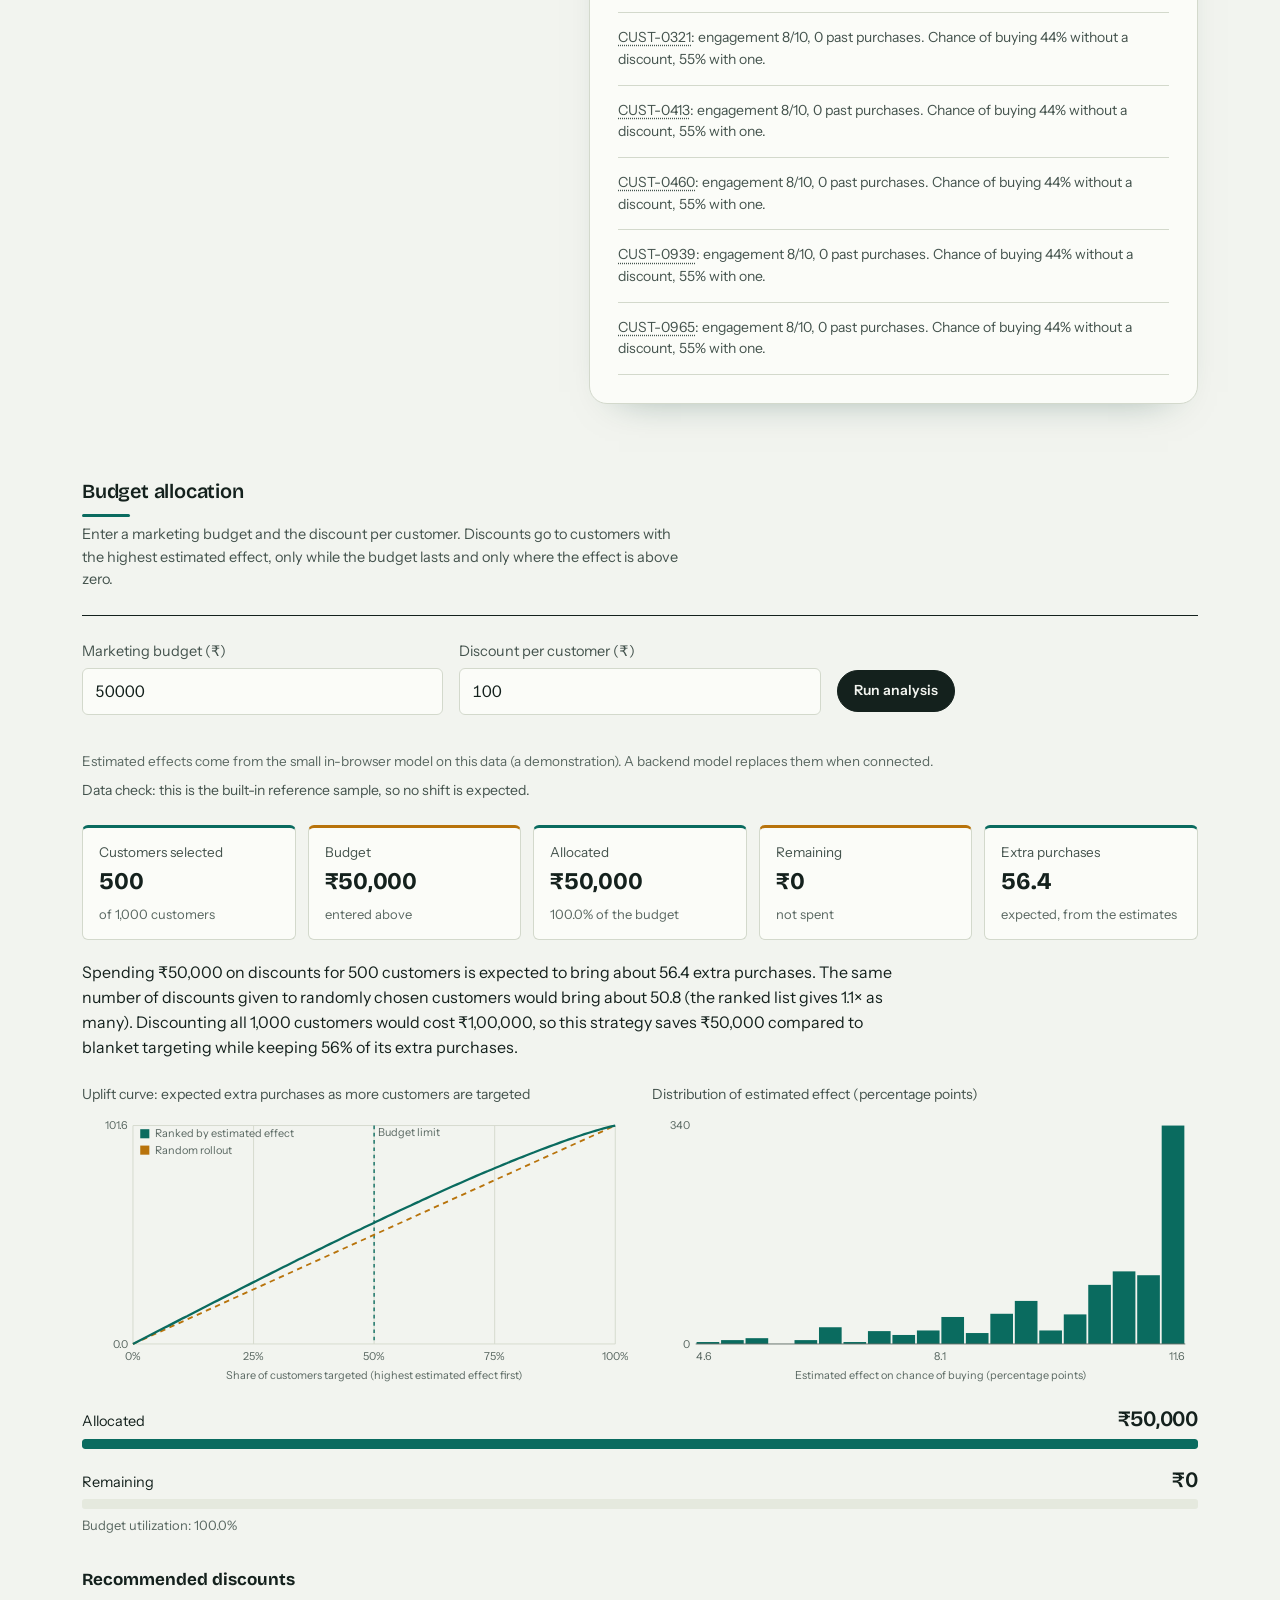
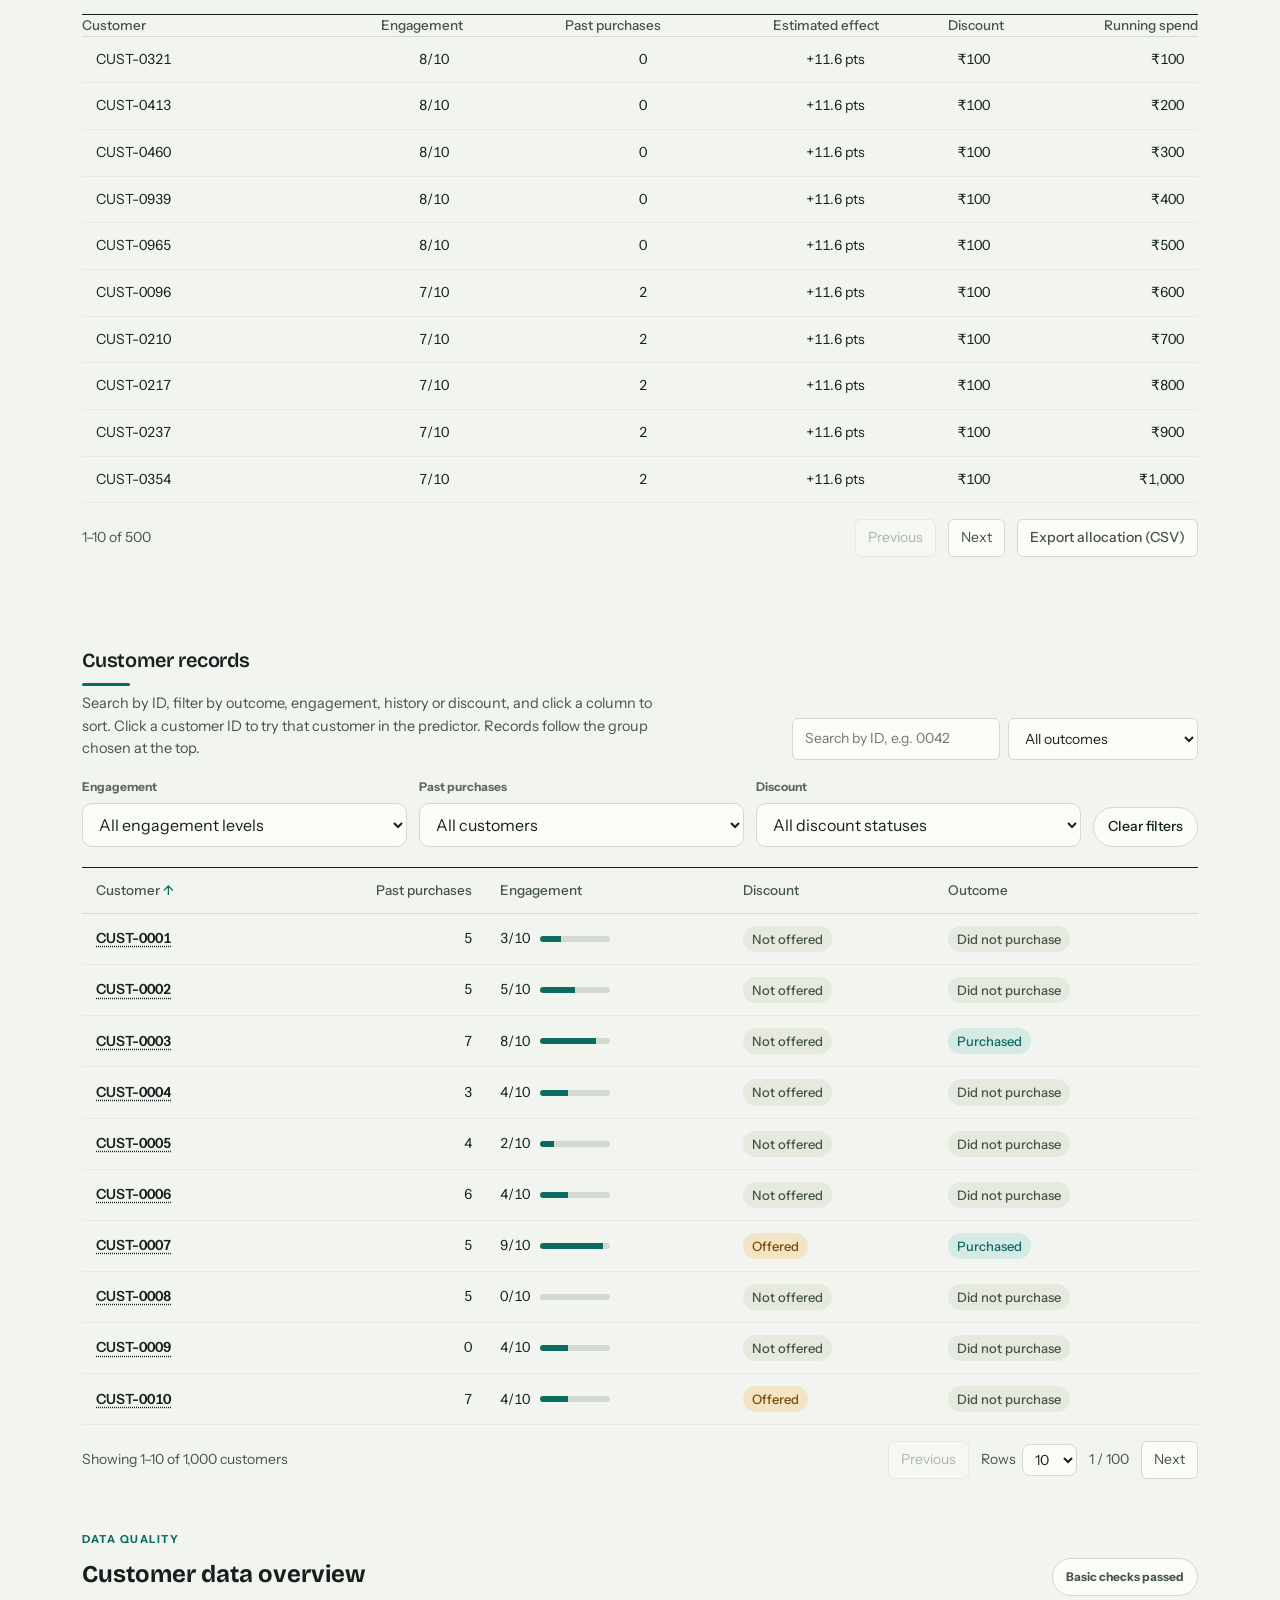
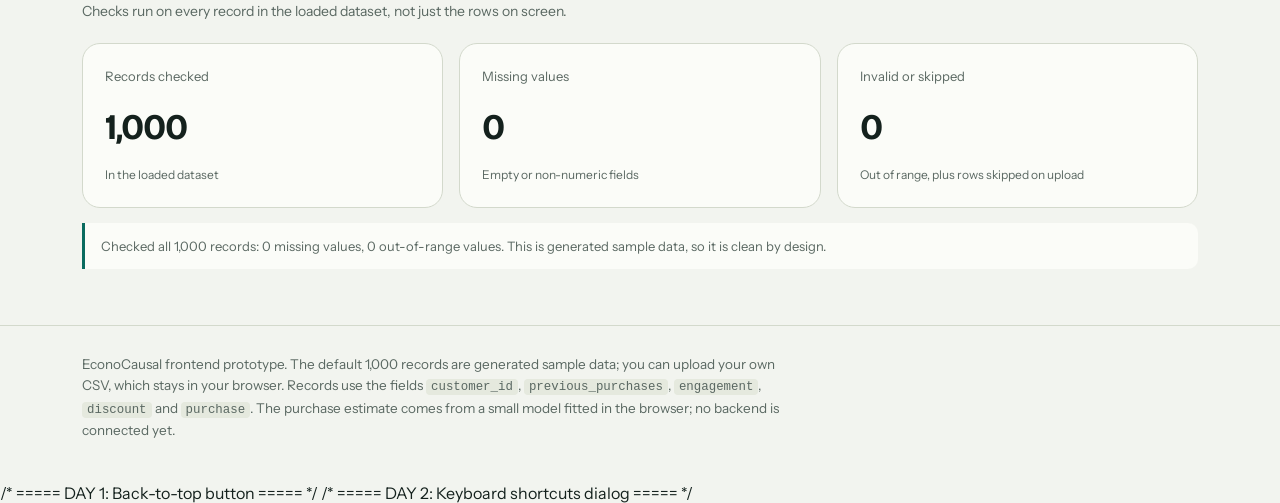
==== commit 2b190c7f: "Update Member-3 HTML implementation" ====
--- a/index.html
+++ b/index.html
@@ -379,4 +379,19 @@
     <path d="M12 19V5"/>
     <path d="M5 12l7-7 7 7"/>
   </svg>
-</button>+</button>
+/* ===== DAY 2: Keyboard shortcuts dialog ===== */
+<dialog id="keysDlg" aria-labelledby="kTitle">
+  <div class="dlg">
+    <h2 id="kTitle">Keyboard shortcuts</h2>
+    <ul class="k-list">
+      <li><kbd>?</kbd><span>Open this list</span></li>
+      <li><kbd>/</kbd><span>Jump to the customer search box</span></li>
+      <li><kbd>Esc</kbd><span>Close this window</span></li>
+      <li><kbd>←</kbd><kbd>→</kbd><span>Move along the engagement chart (when it is focused)</span></li>
+    </ul>
+    <div class="dlg-actions">
+      <button type="button" class="btn" id="kClose">Close</button>
+    </div>
+  </div>
+</dialog>
--- a/style.css
+++ b/style.css
@@ -749,24 +749,35 @@
 /* ===== DAY 1: Back-to-top button ===== */
 .to-top {
   position: fixed;
-  right: 20px;
-  bottom: 20px;
-  z-index: 20;
+  right: 18px;
+  bottom: calc(18px + env(safe-area-inset-bottom, 0px));
+  z-index: 60;
+  display: inline-flex;
+  align-items: center;
+  justify-content: center;
   width: 44px;
   height: 44px;
+  padding: 0;
+  border: 0;
   border-radius: 50%;
-  border: 1px solid var(--rule);
-  background: var(--surface);
-  color: var(--teal);
-  font: 700 20px/1 var(--font-display);
+  background: var(--teal);
+  color: #fff;
   cursor: pointer;
-  box-shadow: 0 8px 20px -10px rgba(0, 0, 0, .35);
+  box-shadow: 0 8px 20px -8px rgba(0, 0, 0, .45);
   opacity: 0;
-  transform: translateY(8px);
-  transition: opacity .2s ease, transform .2s ease, background .2s ease;
-}
+  transform: translateY(12px);
+  transition: opacity .2s ease, transform .2s ease, filter .15s ease;
+}
+.to-top[hidden] { display: none; }
 .to-top.show { opacity: 1; transform: none; }
-.to-top:hover { background: var(--teal-soft); }
+.to-top:hover { filter: brightness(1.12); }
+.to-top:active { transform: scale(.94); }
+.to-top:focus-visible { outline: 2px solid var(--ink); outline-offset: 3px; }
+
 @media (prefers-reduced-motion: reduce) {
   .to-top { transition: none; }
+}
+
+@media print {
+  .to-top { display: none; }
 }
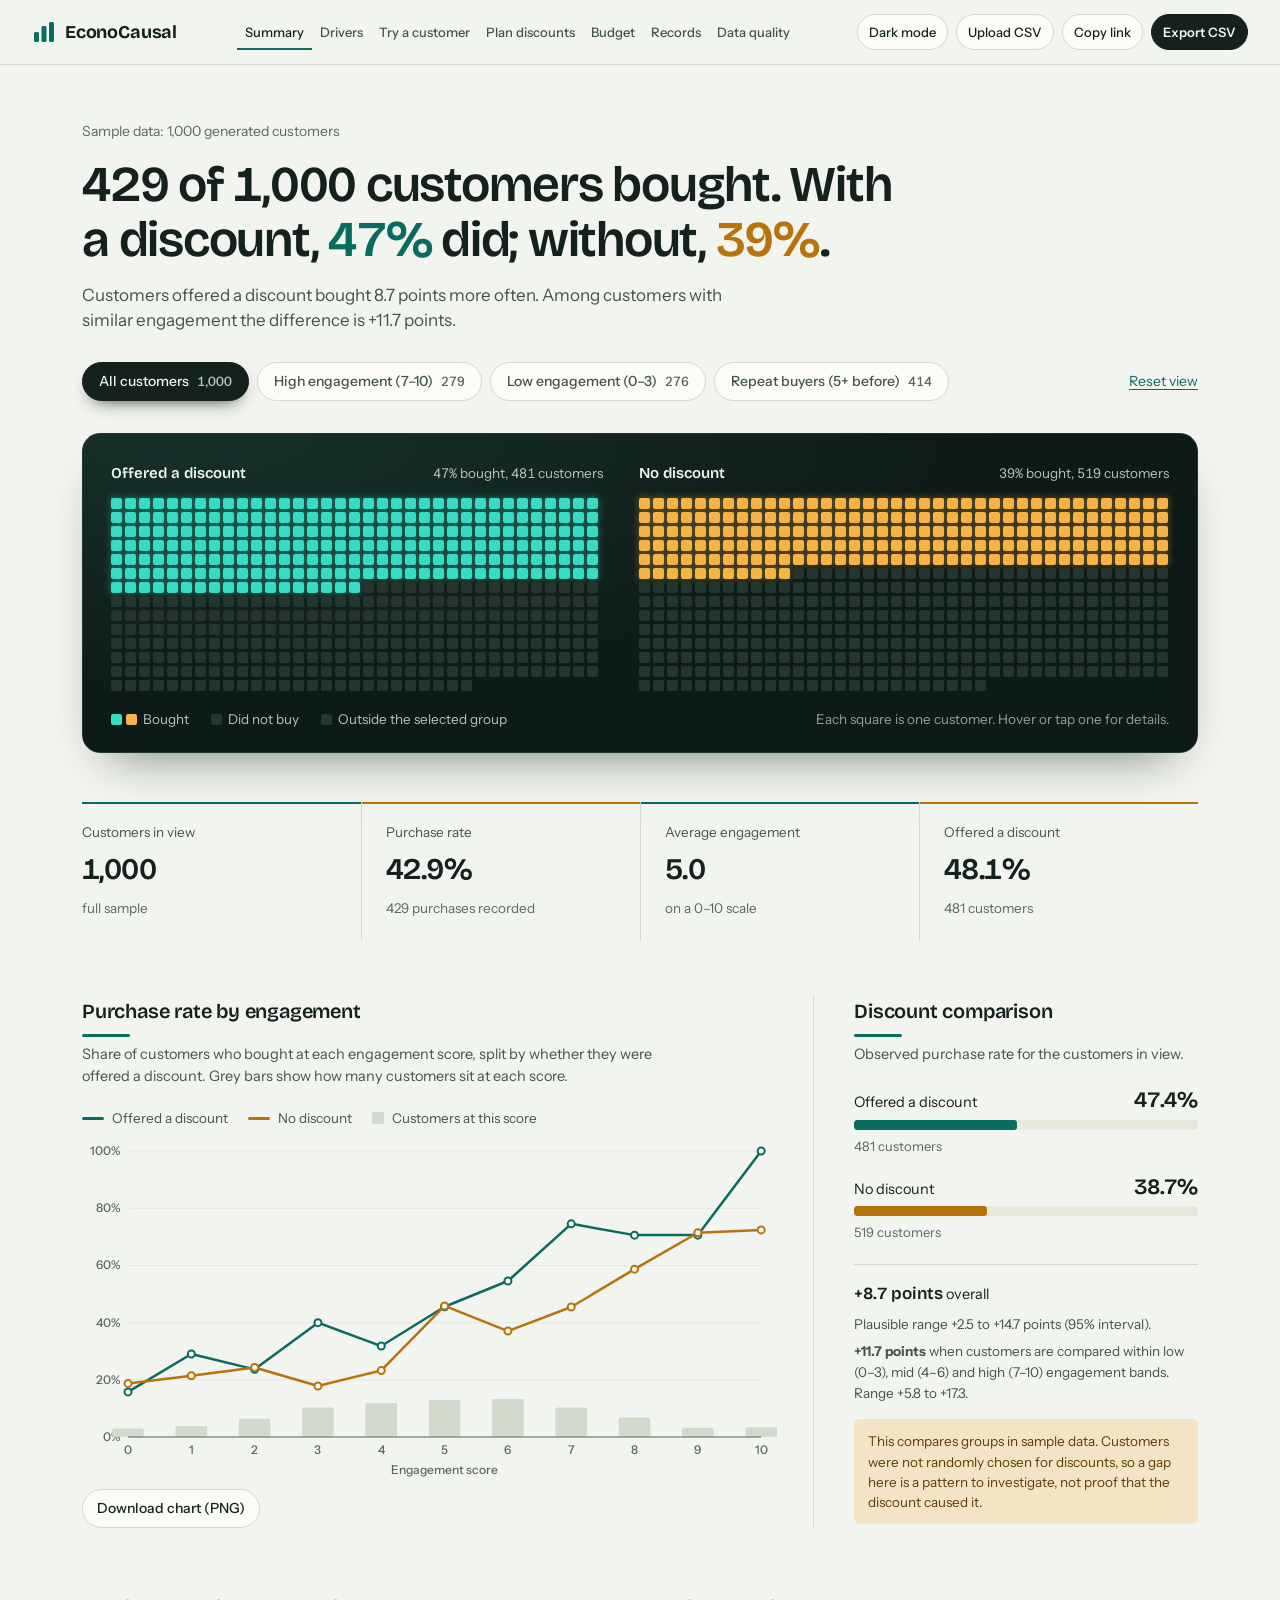
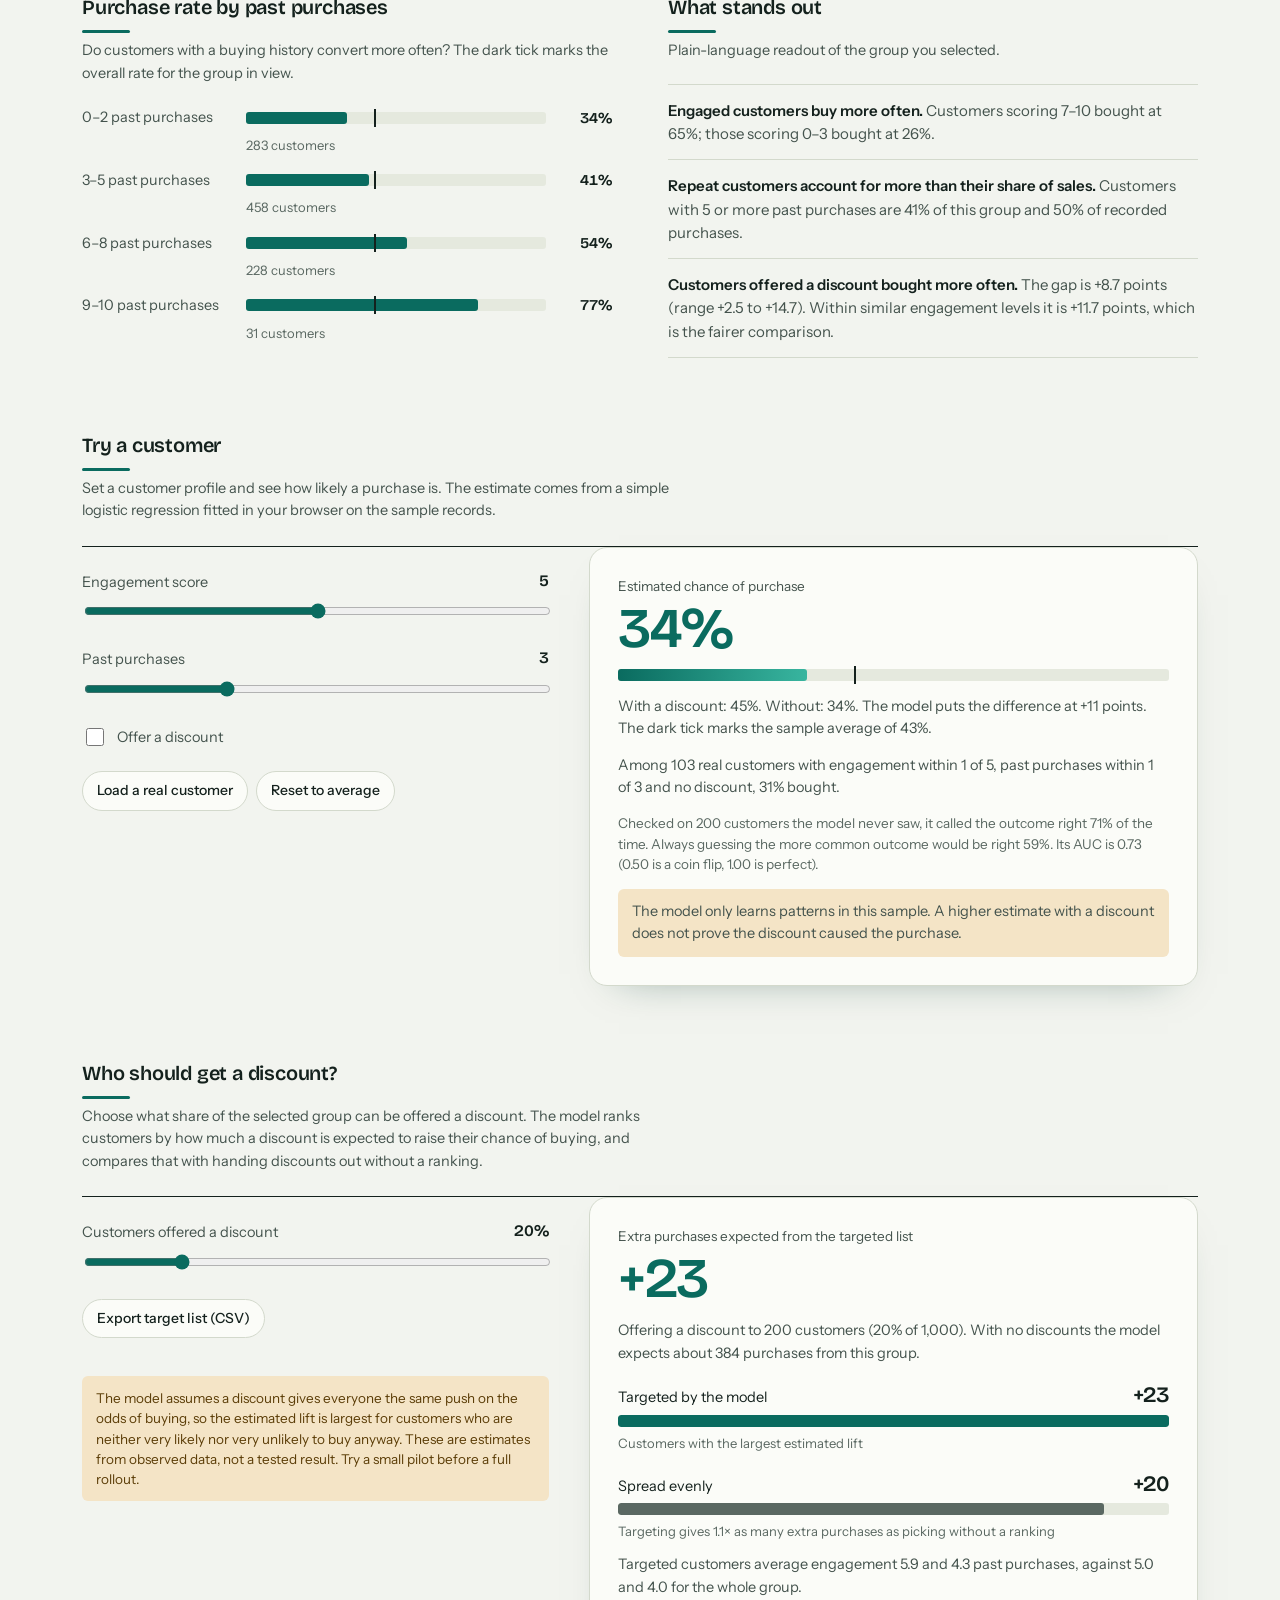
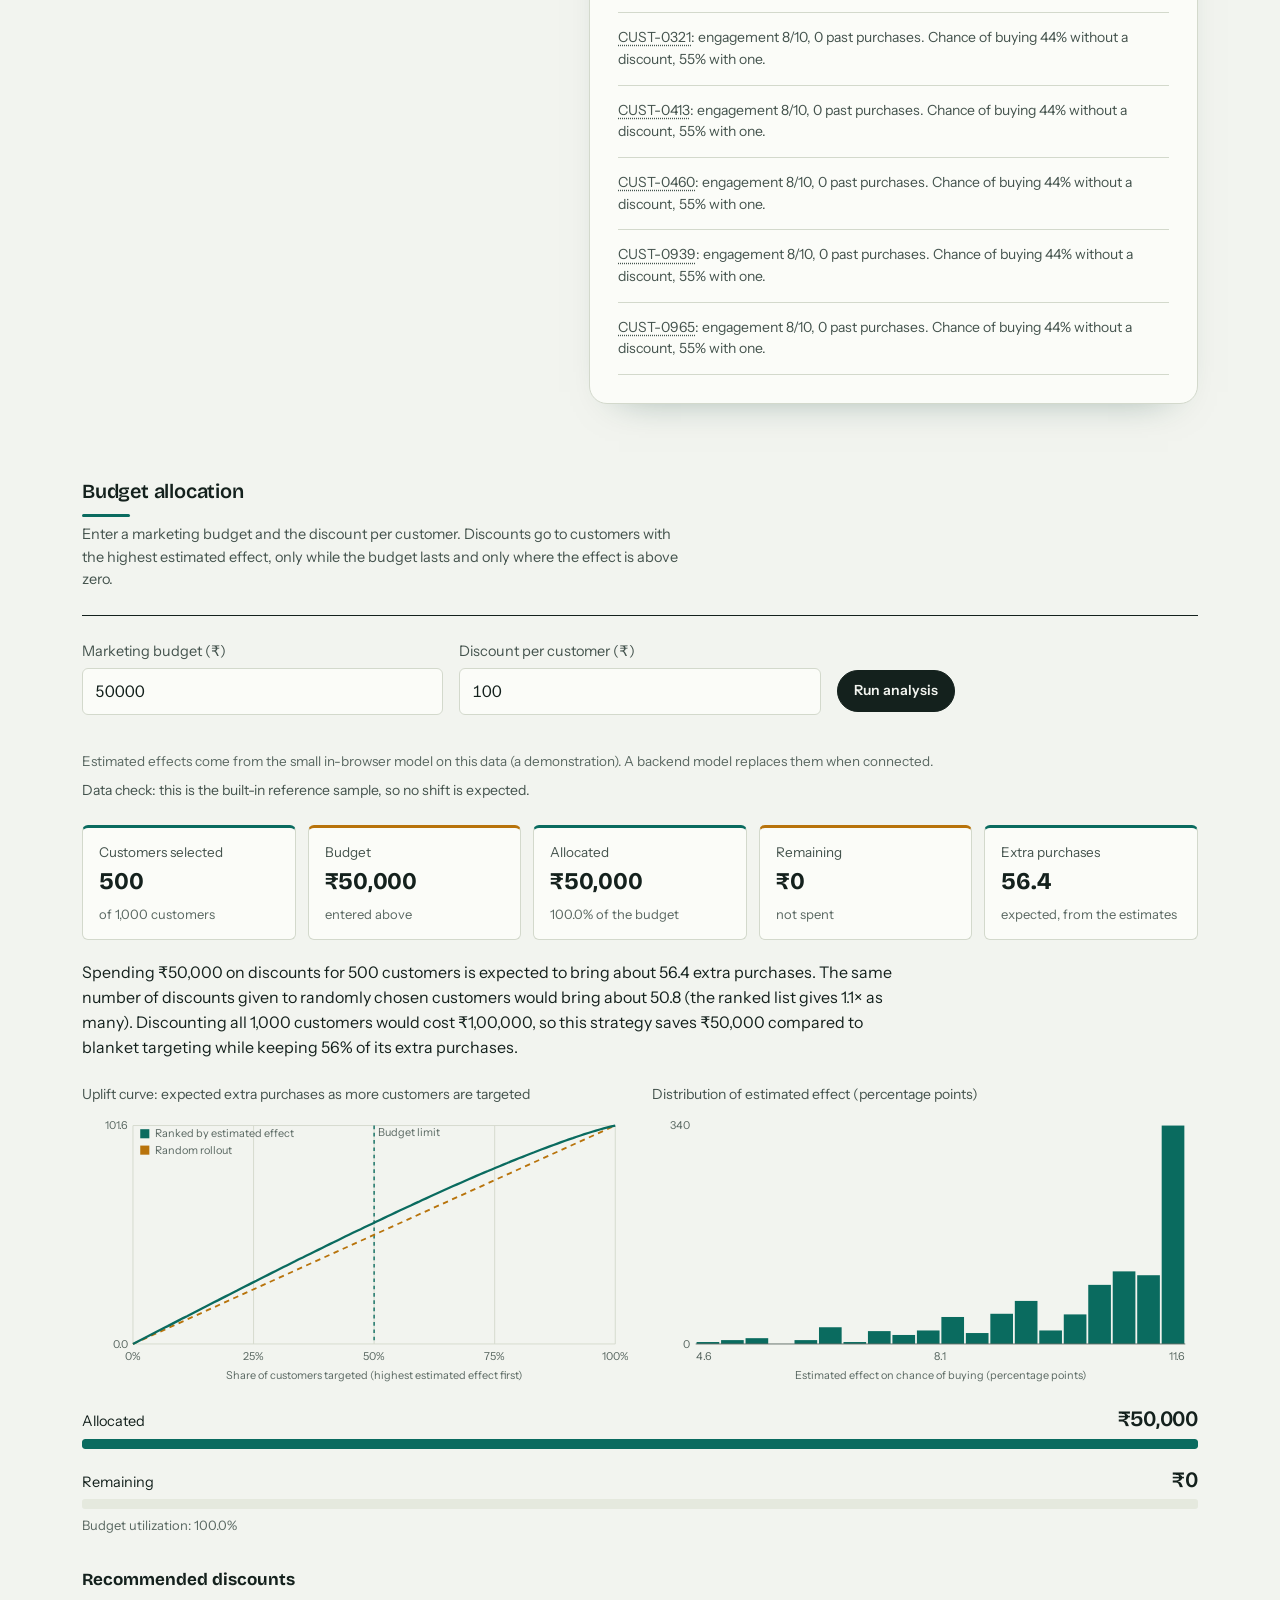
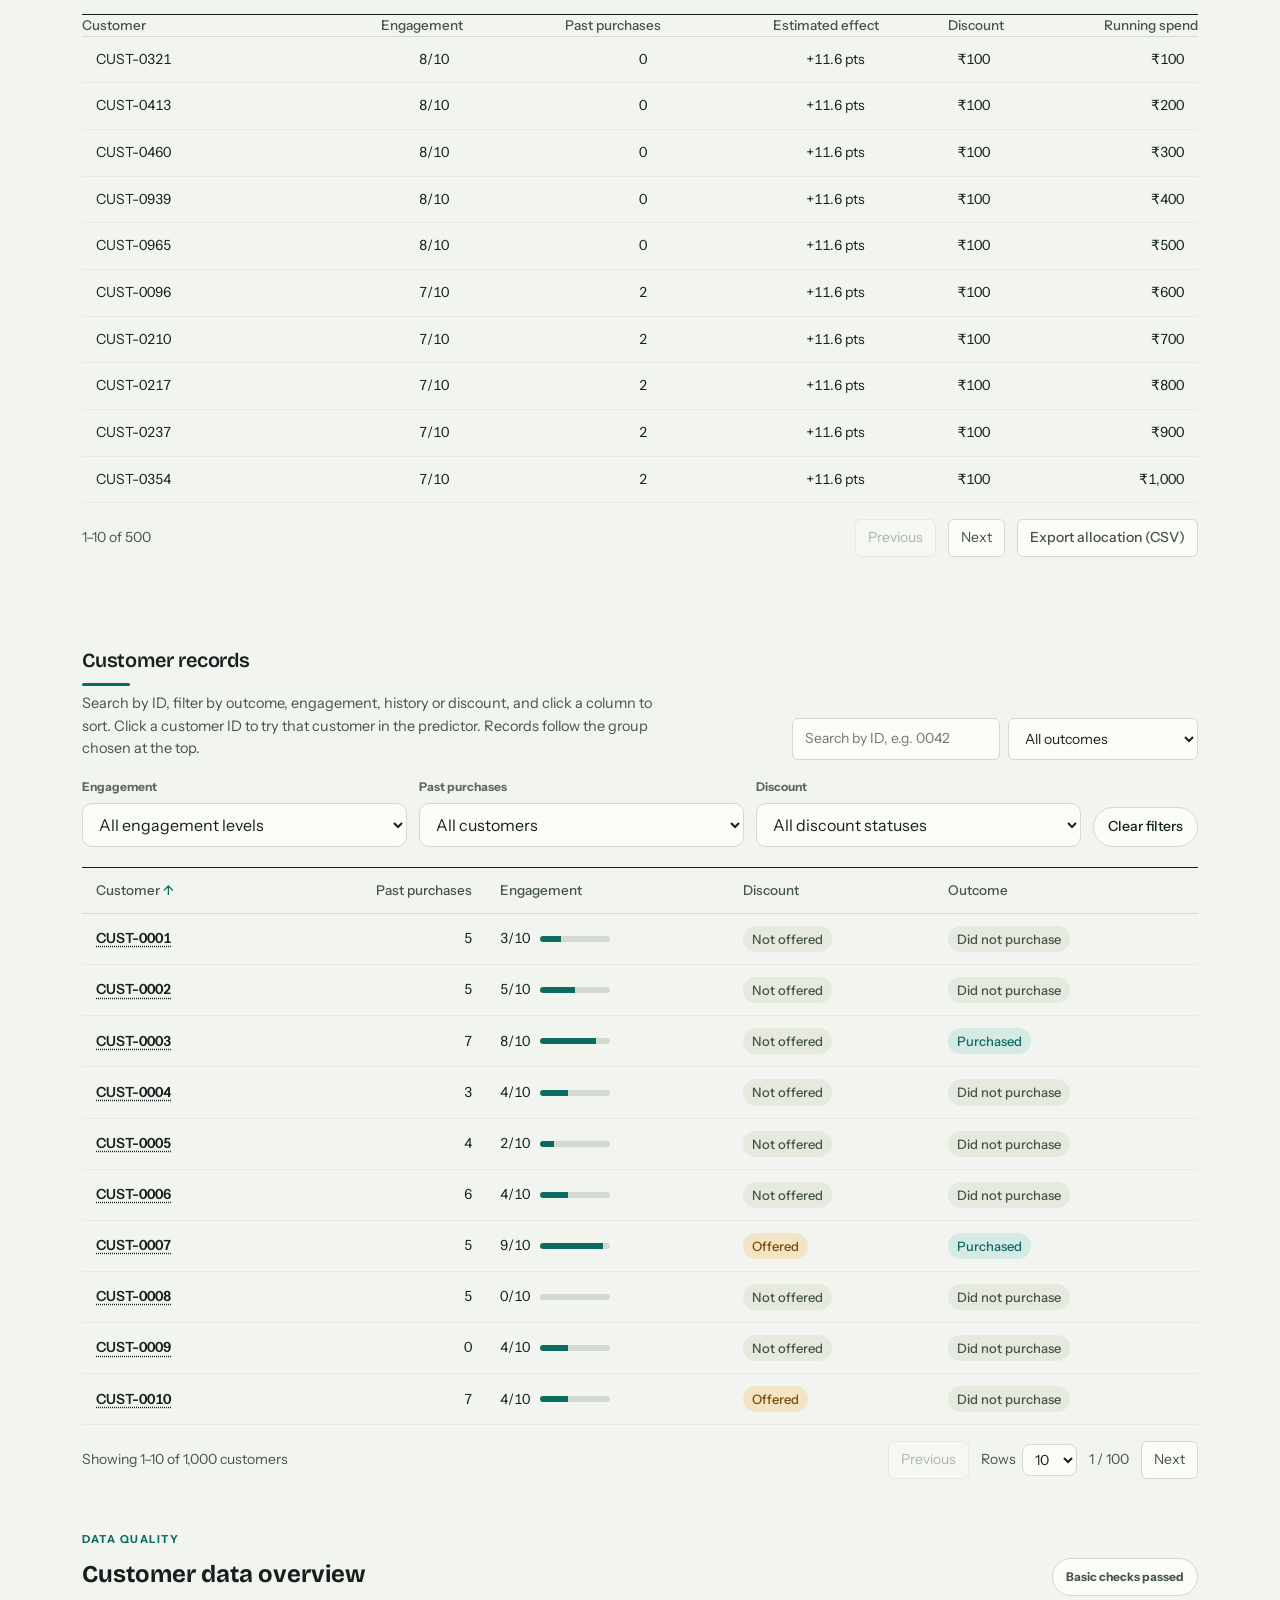
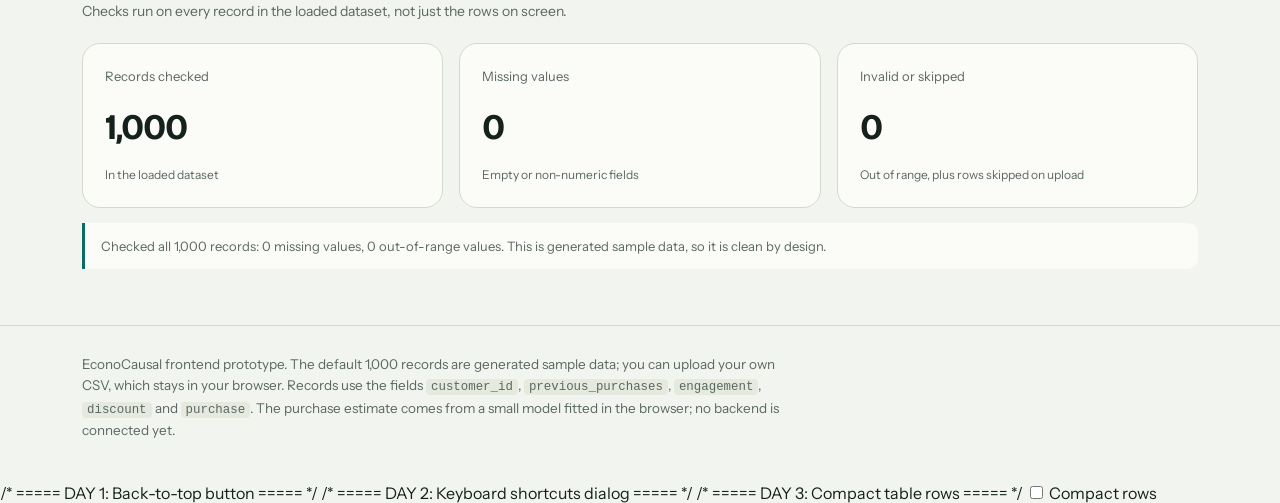
==== commit cbc1def3: "Update Member-3 HTML implementation" ====
--- a/index.html
+++ b/index.html
@@ -394,4 +394,9 @@
       <button type="button" class="btn" id="kClose">Close</button>
     </div>
   </div>
-</dialog>+</dialog>
+/* ===== DAY 3: Compact table rows ===== */
+<label class="compact-toggle">
+  <input type="checkbox" id="compactRows">
+  <span>Compact rows</span>
+</label>
--- a/style.css
+++ b/style.css
@@ -780,4 +780,25 @@
 
 @media print {
   .to-top { display: none; }
+}
+/* ===== DAY 2: Keyboard shortcuts dialog ===== */
+.k-list { list-style: none; margin: 8px 0 0; padding: 0; display: grid; gap: 10px; }
+.k-list li { display: flex; align-items: center; gap: 8px; font-size: 15px; color: var(--ink-2); }
+.k-list li span { margin-left: 6px; }
+kbd {
+  display: inline-block;
+  min-width: 26px;
+  padding: 3px 8px;
+  border: 1px solid var(--rule);
+  border-bottom-width: 2px;
+  border-radius: 6px;
+  background: var(--paper);
+  color: var(--ink);
+  font: 600 13px/1.2 inherit;
+  text-align: center;
+}
+#search.flash { outline: 2px solid var(--teal); outline-offset: 2px; }
+
+@media print {
+  #keysBtn { display: none !important; }
 }
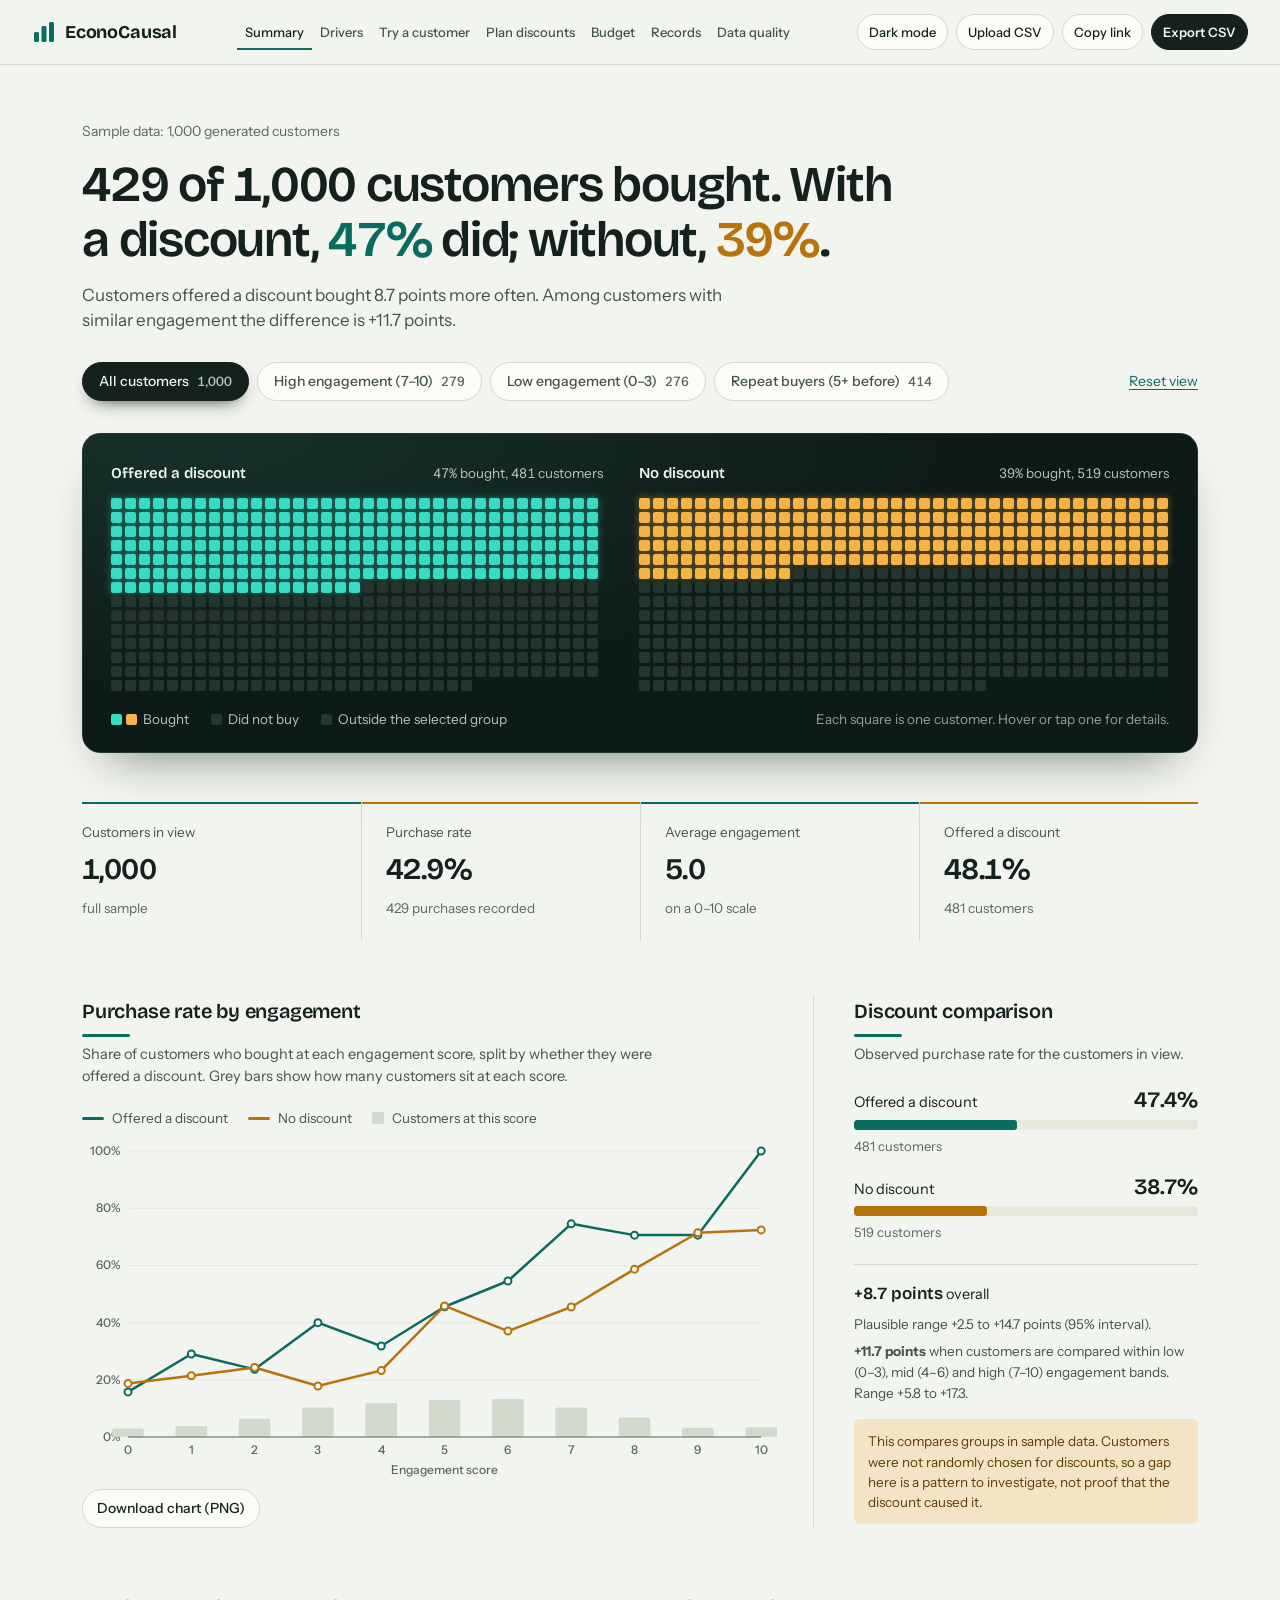
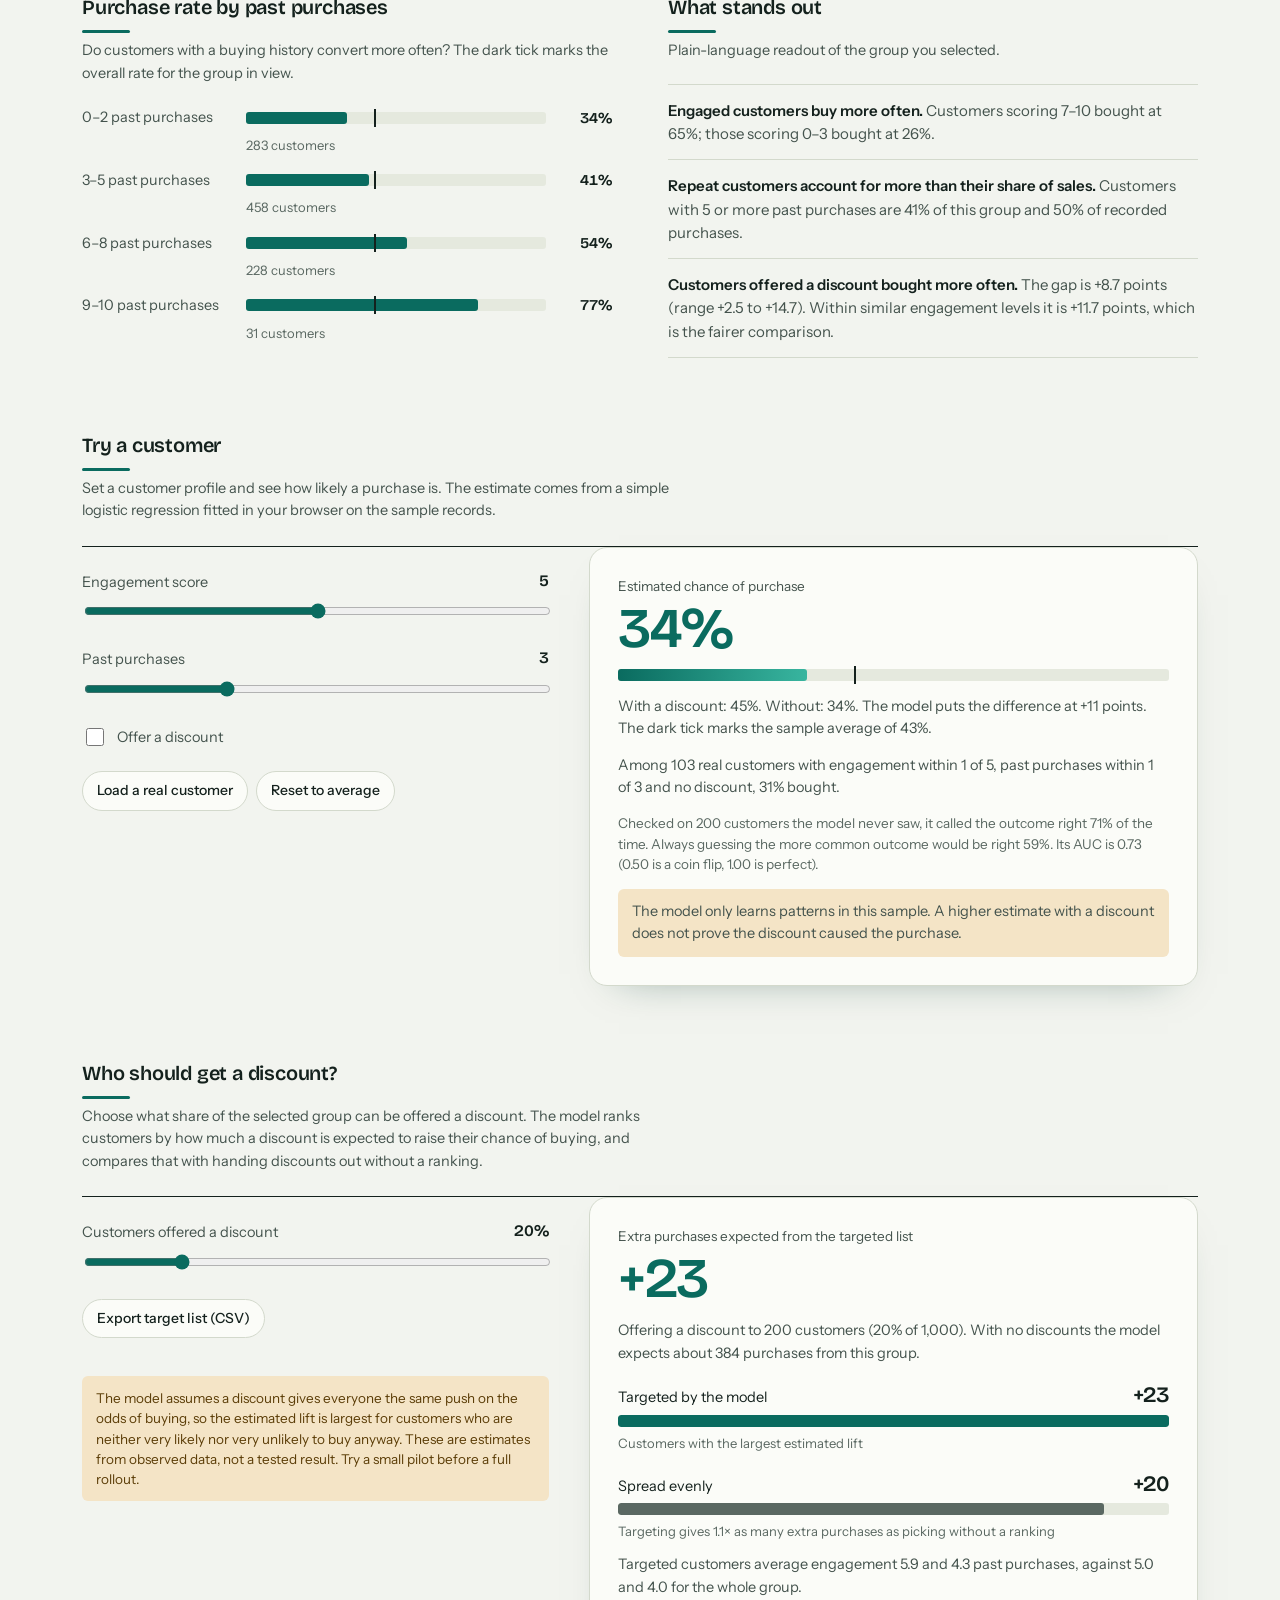
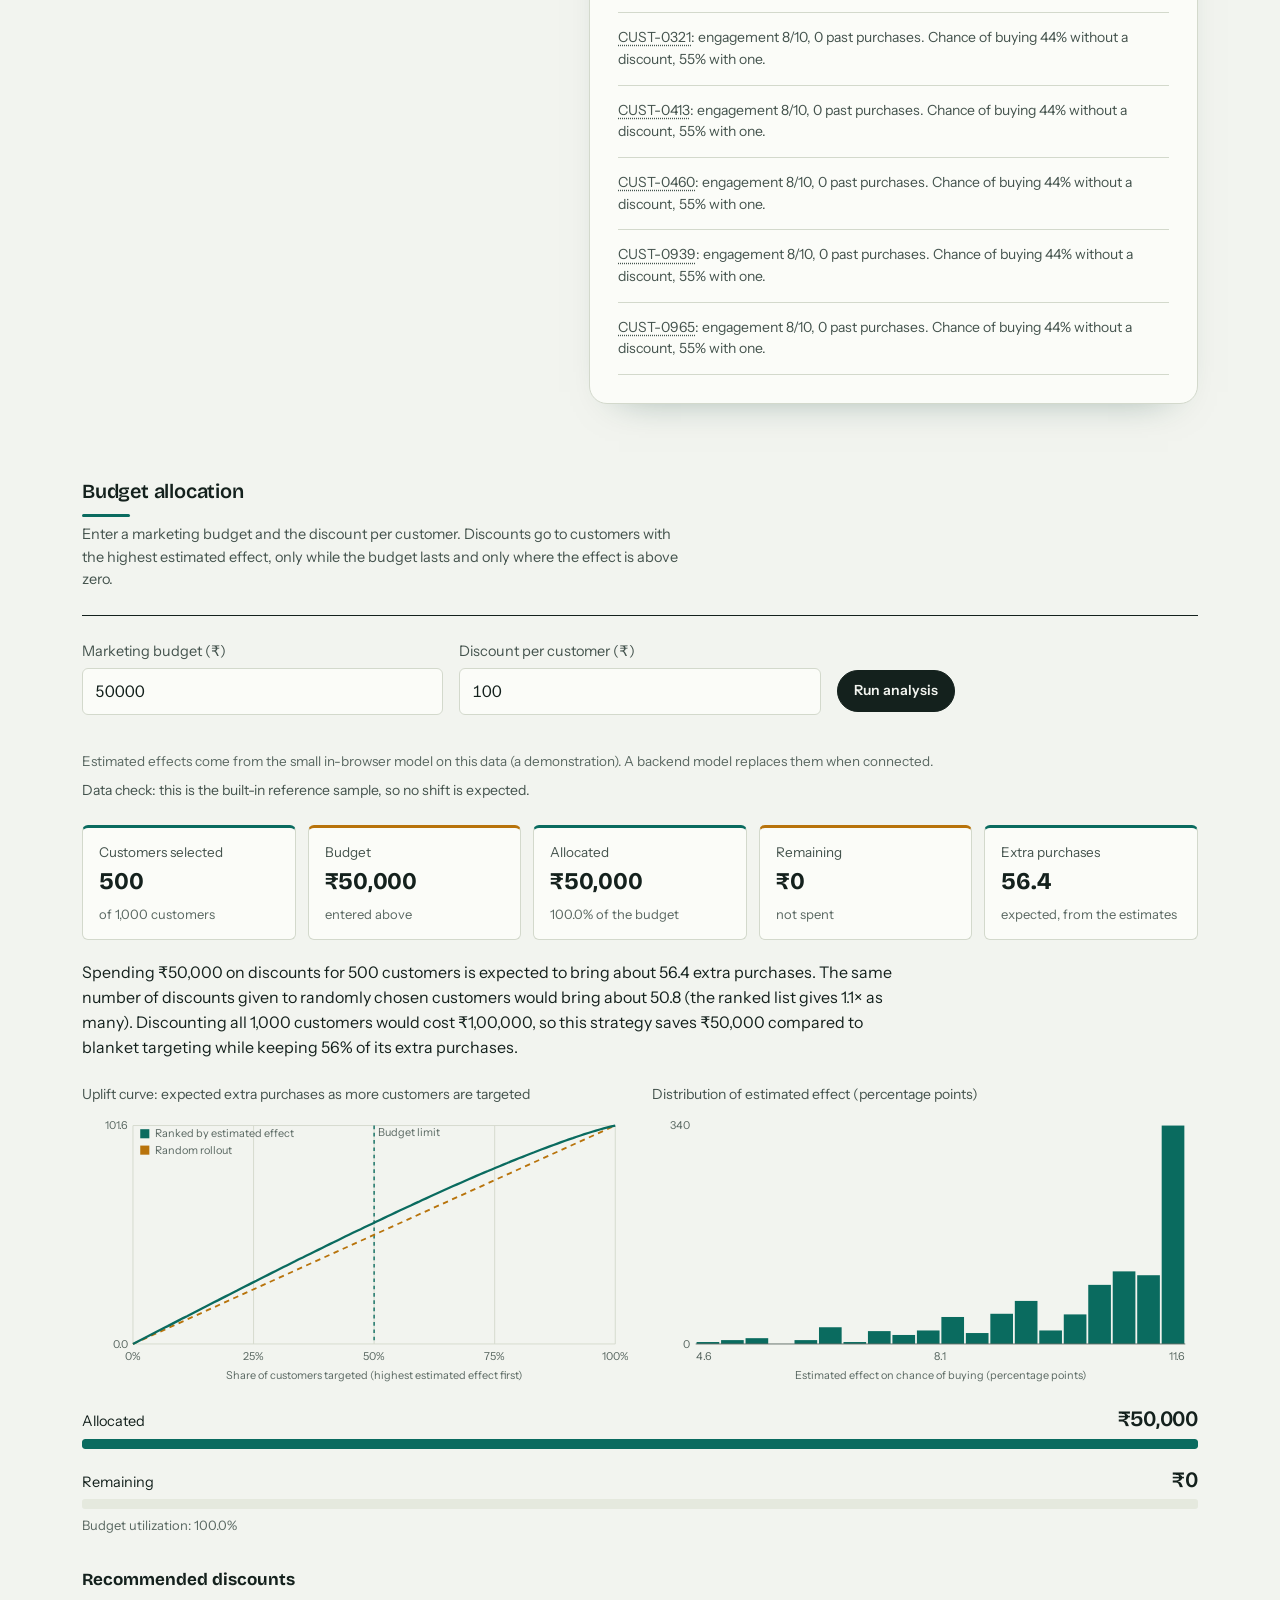
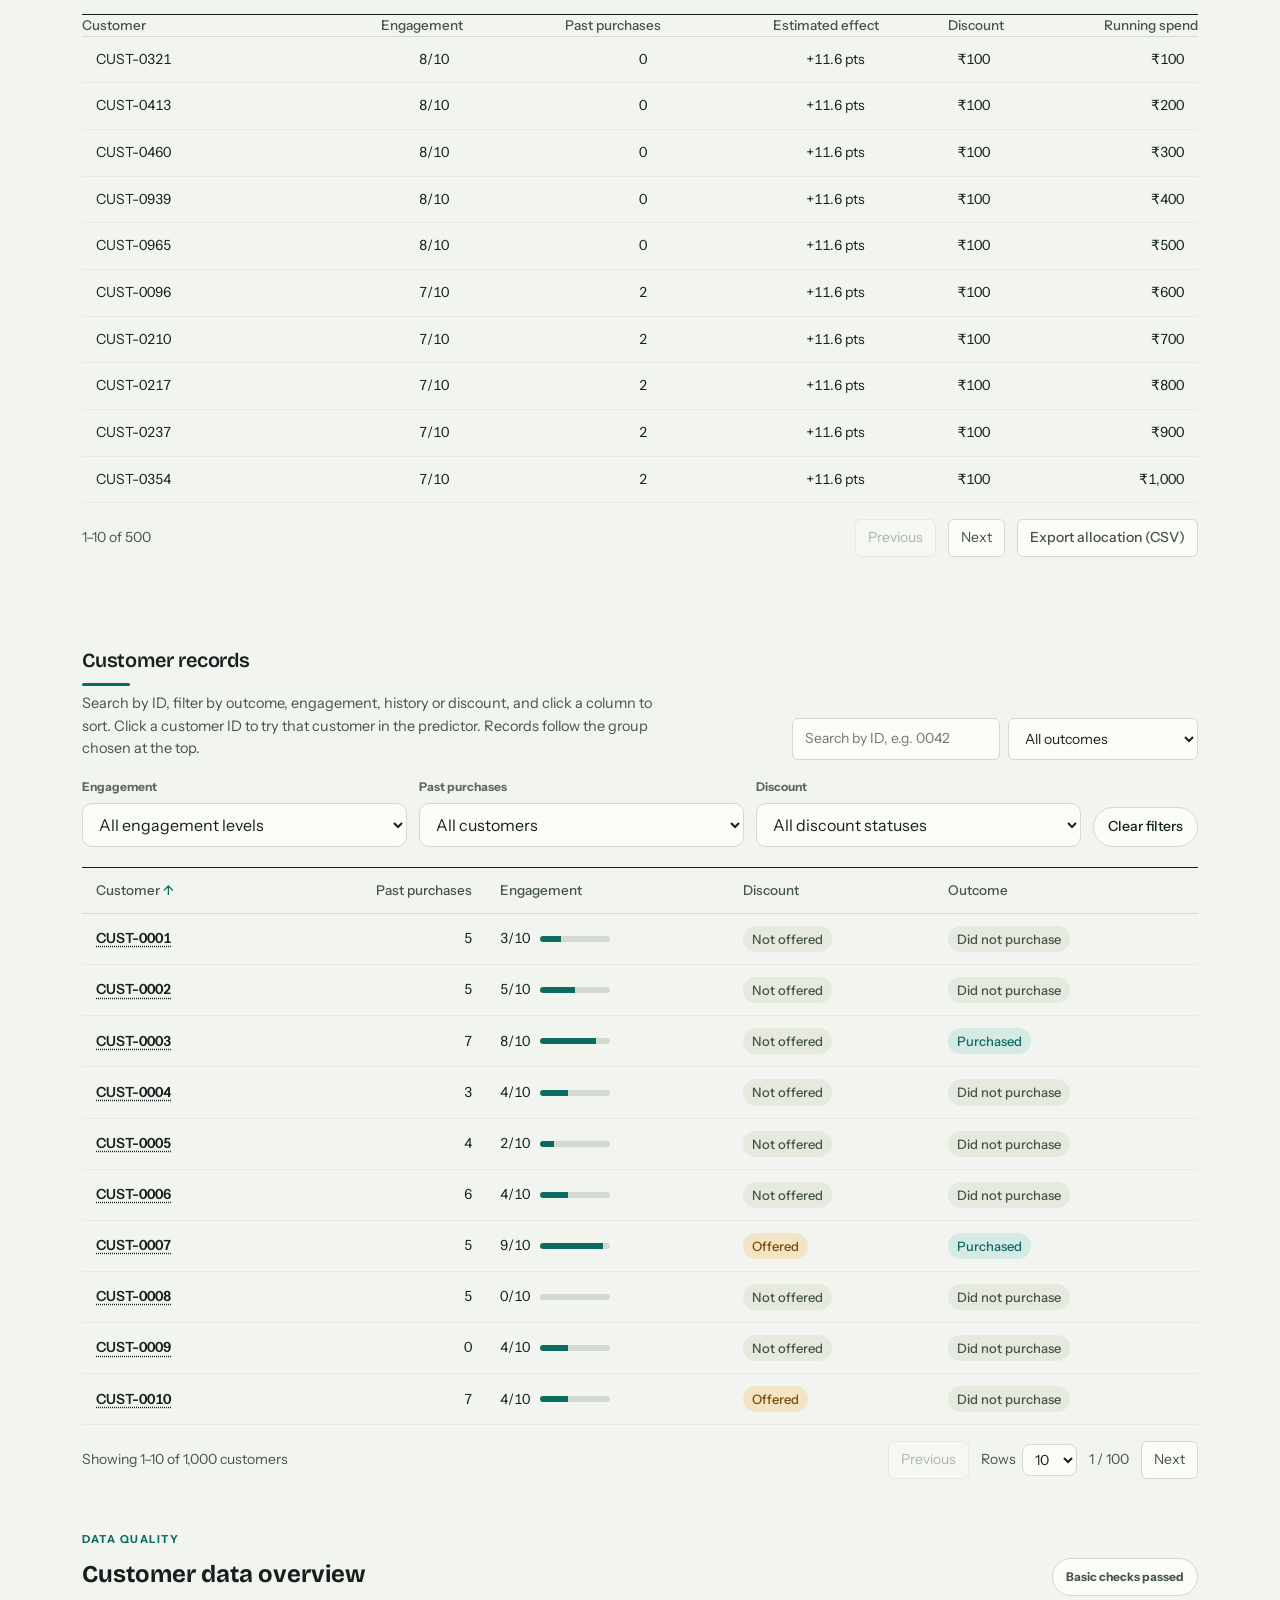
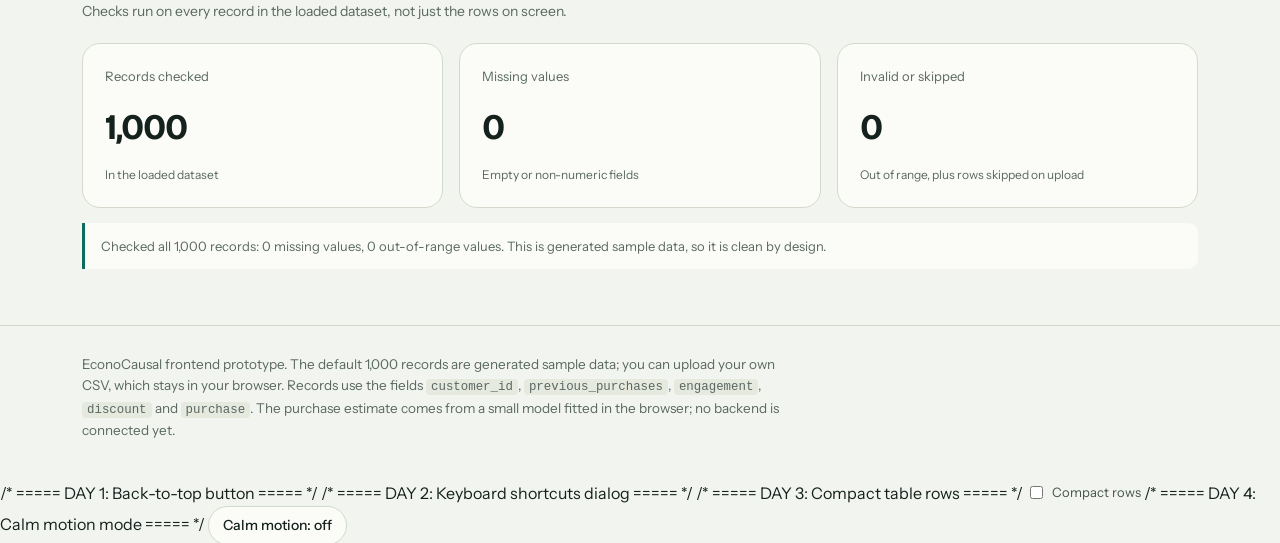
==== commit 51722ec4: "Update Member-3 HTML implementation" ====
--- a/index.html
+++ b/index.html
@@ -399,4 +399,6 @@
 <label class="compact-toggle">
   <input type="checkbox" id="compactRows">
   <span>Compact rows</span>
-</label>+</label>
+/* ===== DAY 4: Calm motion mode ===== */
+<button class="btn-ghost" id="calmBtn" type="button" aria-pressed="false" title="Turn page animations off or on">Calm motion: off</button>
--- a/style.css
+++ b/style.css
@@ -746,59 +746,22 @@
 .b-h3 { margin: 32px 0 0; font-size: 17px; }
 #bResults .num { text-align: right; font-variant-numeric: tabular-nums; }
 #bResults .b-empty { text-align: center; color: var(--ink-3); padding: 24px 0; }
-/* ===== DAY 1: Back-to-top button ===== */
-.to-top {
-  position: fixed;
-  right: 18px;
-  bottom: calc(18px + env(safe-area-inset-bottom, 0px));
-  z-index: 60;
+/* ===== DAY 3: Compact table rows ===== */
+.compact-toggle {
   display: inline-flex;
   align-items: center;
-  justify-content: center;
-  width: 44px;
-  height: 44px;
-  padding: 0;
-  border: 0;
-  border-radius: 50%;
-  background: var(--teal);
-  color: #fff;
+  gap: 6px;
+  font-size: 13px;
+  color: var(--ink-2);
   cursor: pointer;
-  box-shadow: 0 8px 20px -8px rgba(0, 0, 0, .45);
-  opacity: 0;
-  transform: translateY(12px);
-  transition: opacity .2s ease, transform .2s ease, filter .15s ease;
-}
-.to-top[hidden] { display: none; }
-.to-top.show { opacity: 1; transform: none; }
-.to-top:hover { filter: brightness(1.12); }
-.to-top:active { transform: scale(.94); }
-.to-top:focus-visible { outline: 2px solid var(--ink); outline-offset: 3px; }
-
-@media (prefers-reduced-motion: reduce) {
-  .to-top { transition: none; }
-}
+  user-select: none;
+}
+.compact-toggle input { accent-color: var(--teal); cursor: pointer; }
+.compact-toggle:focus-within { outline: 2px solid var(--teal); outline-offset: 3px; border-radius: 4px; }
+
+.table-scroll.is-compact td { padding: 5px 12px; font-size: 13px; }
+.table-scroll.is-compact th button { padding-top: 6px; padding-bottom: 6px; }
 
 @media print {
-  .to-top { display: none; }
-}
-/* ===== DAY 2: Keyboard shortcuts dialog ===== */
-.k-list { list-style: none; margin: 8px 0 0; padding: 0; display: grid; gap: 10px; }
-.k-list li { display: flex; align-items: center; gap: 8px; font-size: 15px; color: var(--ink-2); }
-.k-list li span { margin-left: 6px; }
-kbd {
-  display: inline-block;
-  min-width: 26px;
-  padding: 3px 8px;
-  border: 1px solid var(--rule);
-  border-bottom-width: 2px;
-  border-radius: 6px;
-  background: var(--paper);
-  color: var(--ink);
-  font: 600 13px/1.2 inherit;
-  text-align: center;
-}
-#search.flash { outline: 2px solid var(--teal); outline-offset: 2px; }
-
-@media print {
-  #keysBtn { display: none !important; }
+  .compact-toggle { display: none !important; }
 }
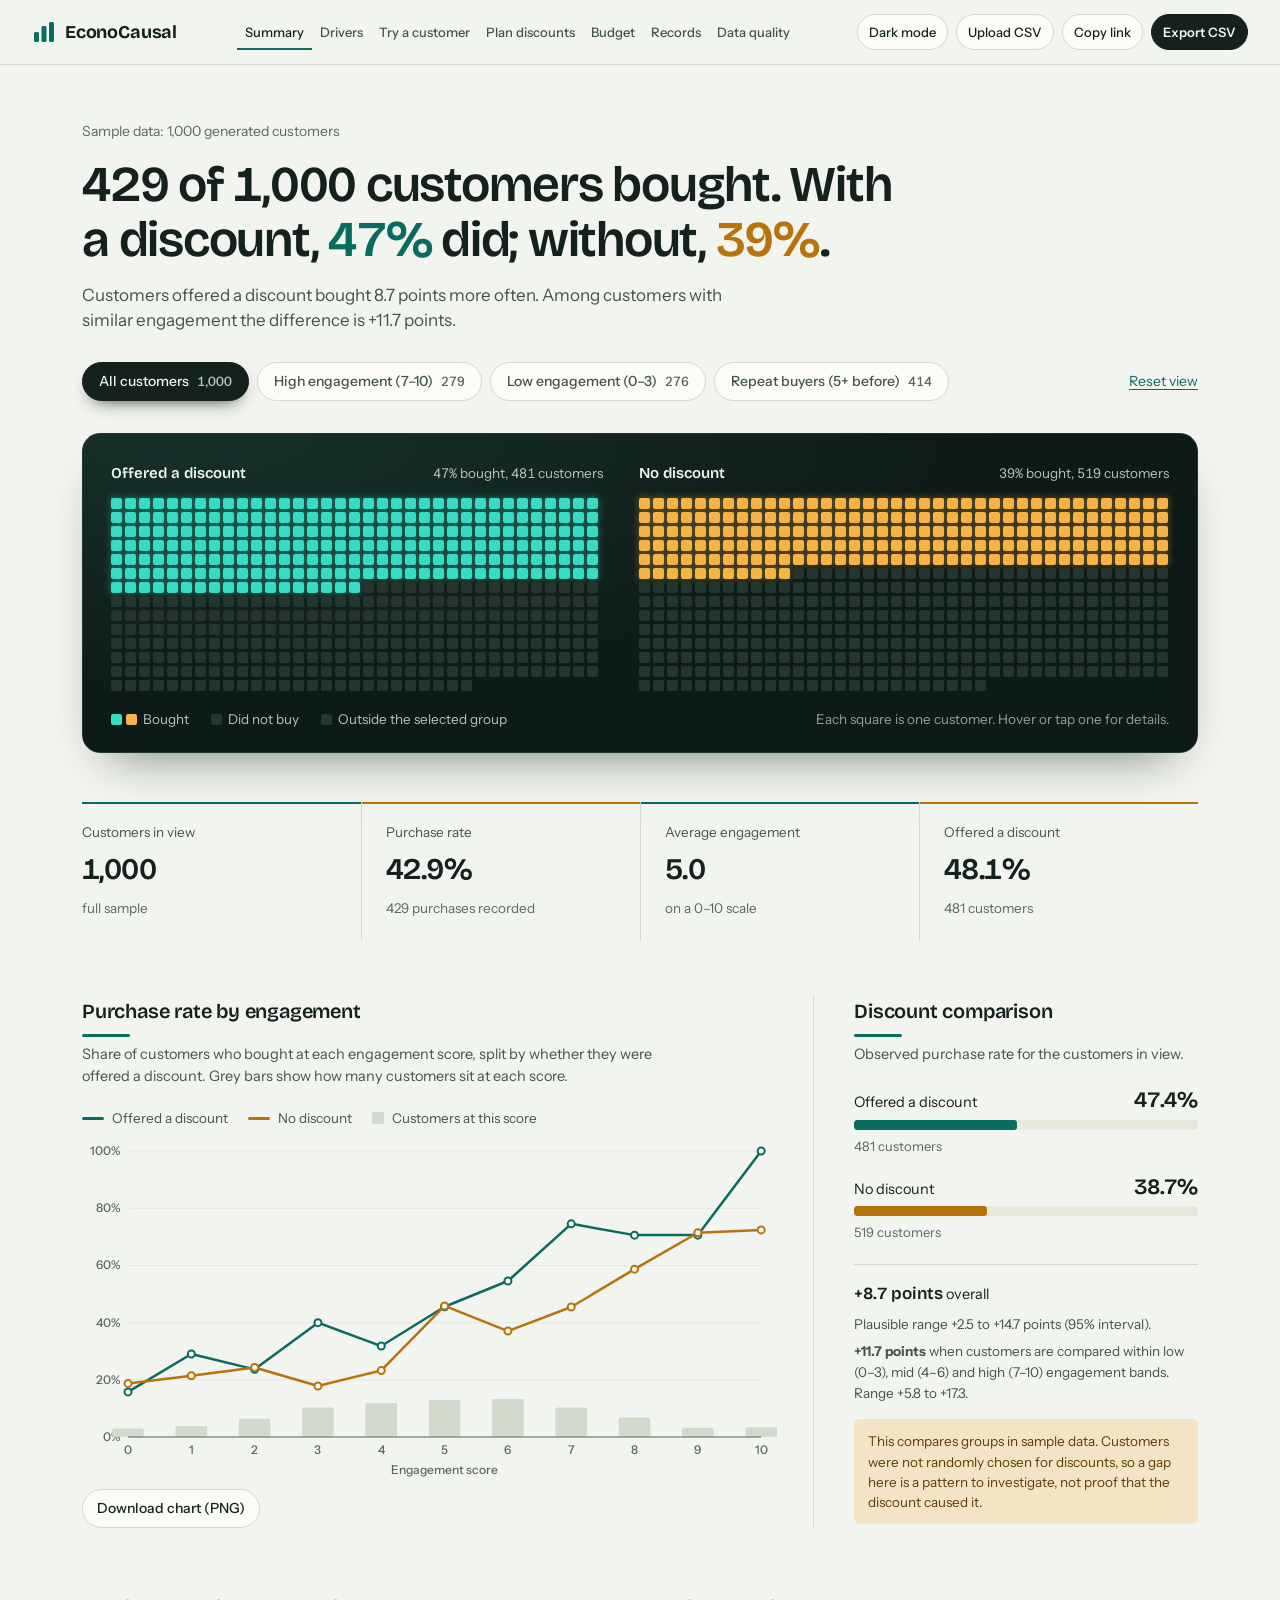
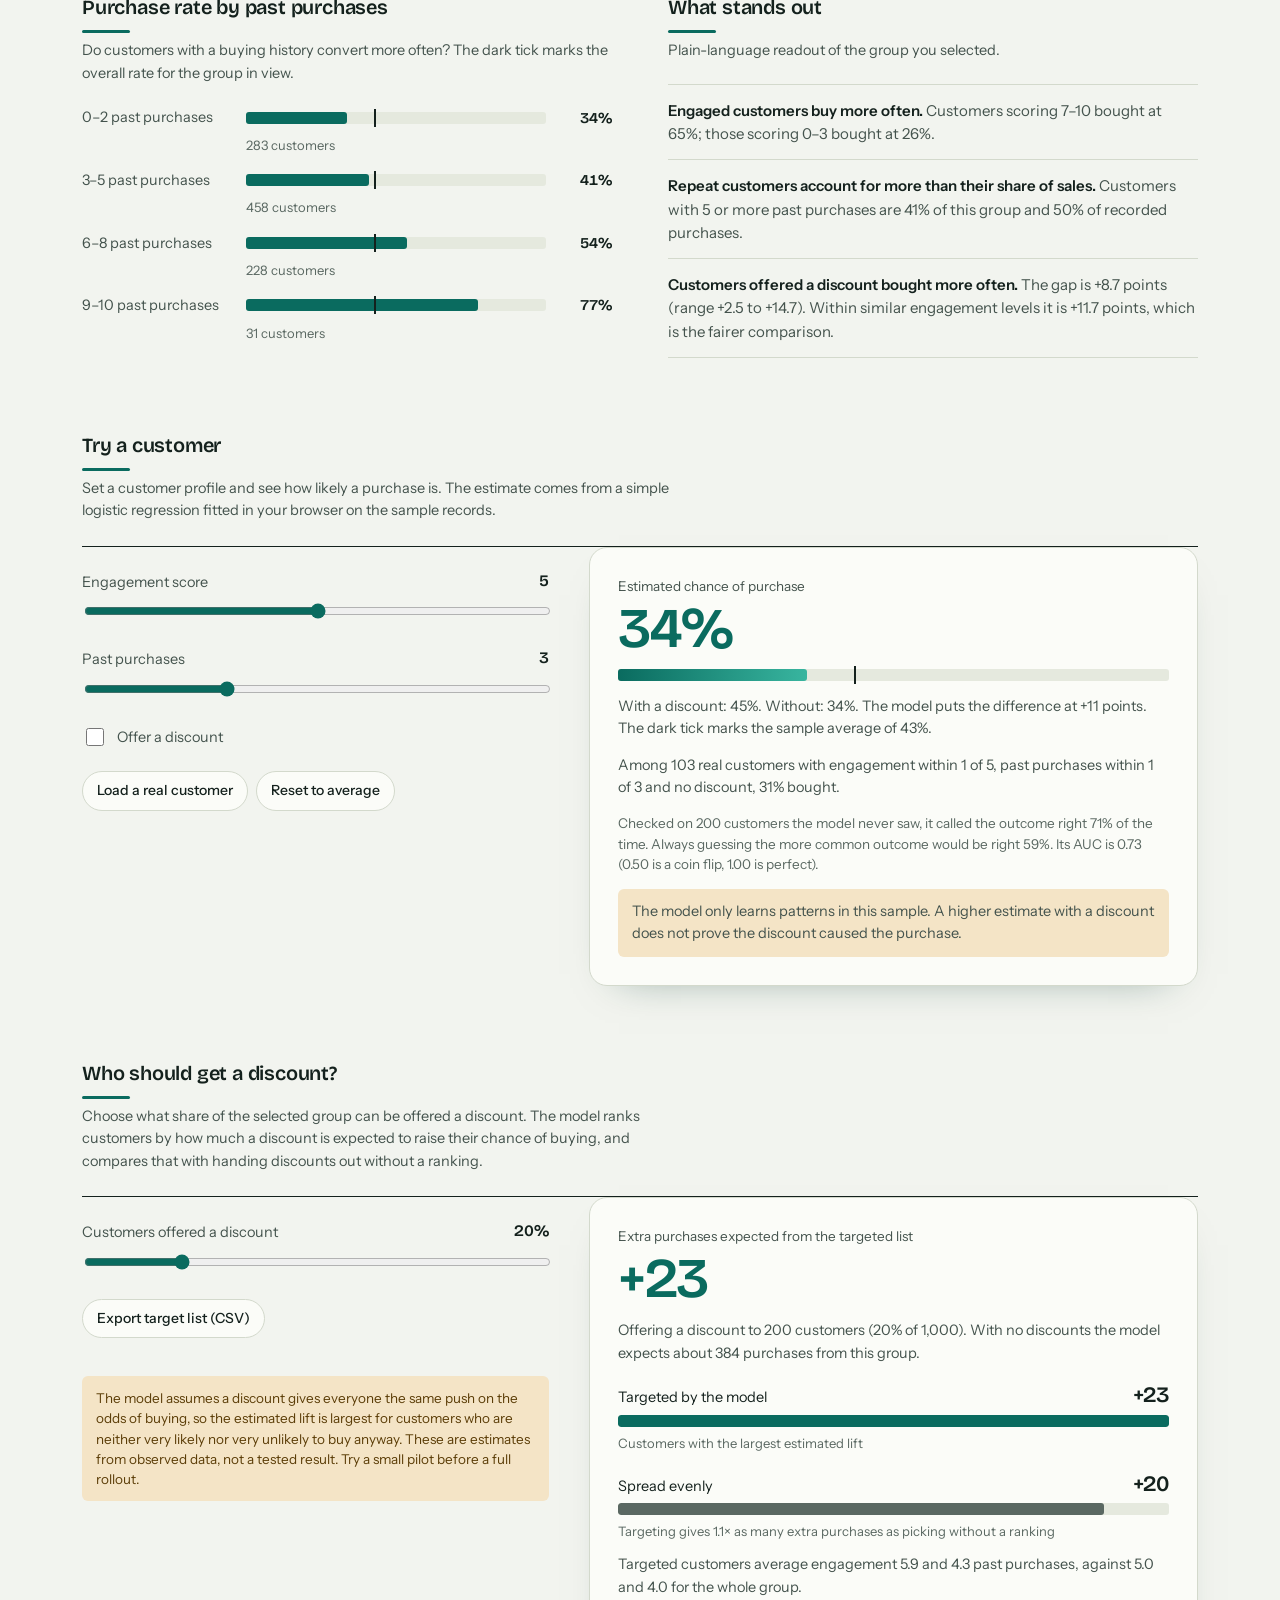
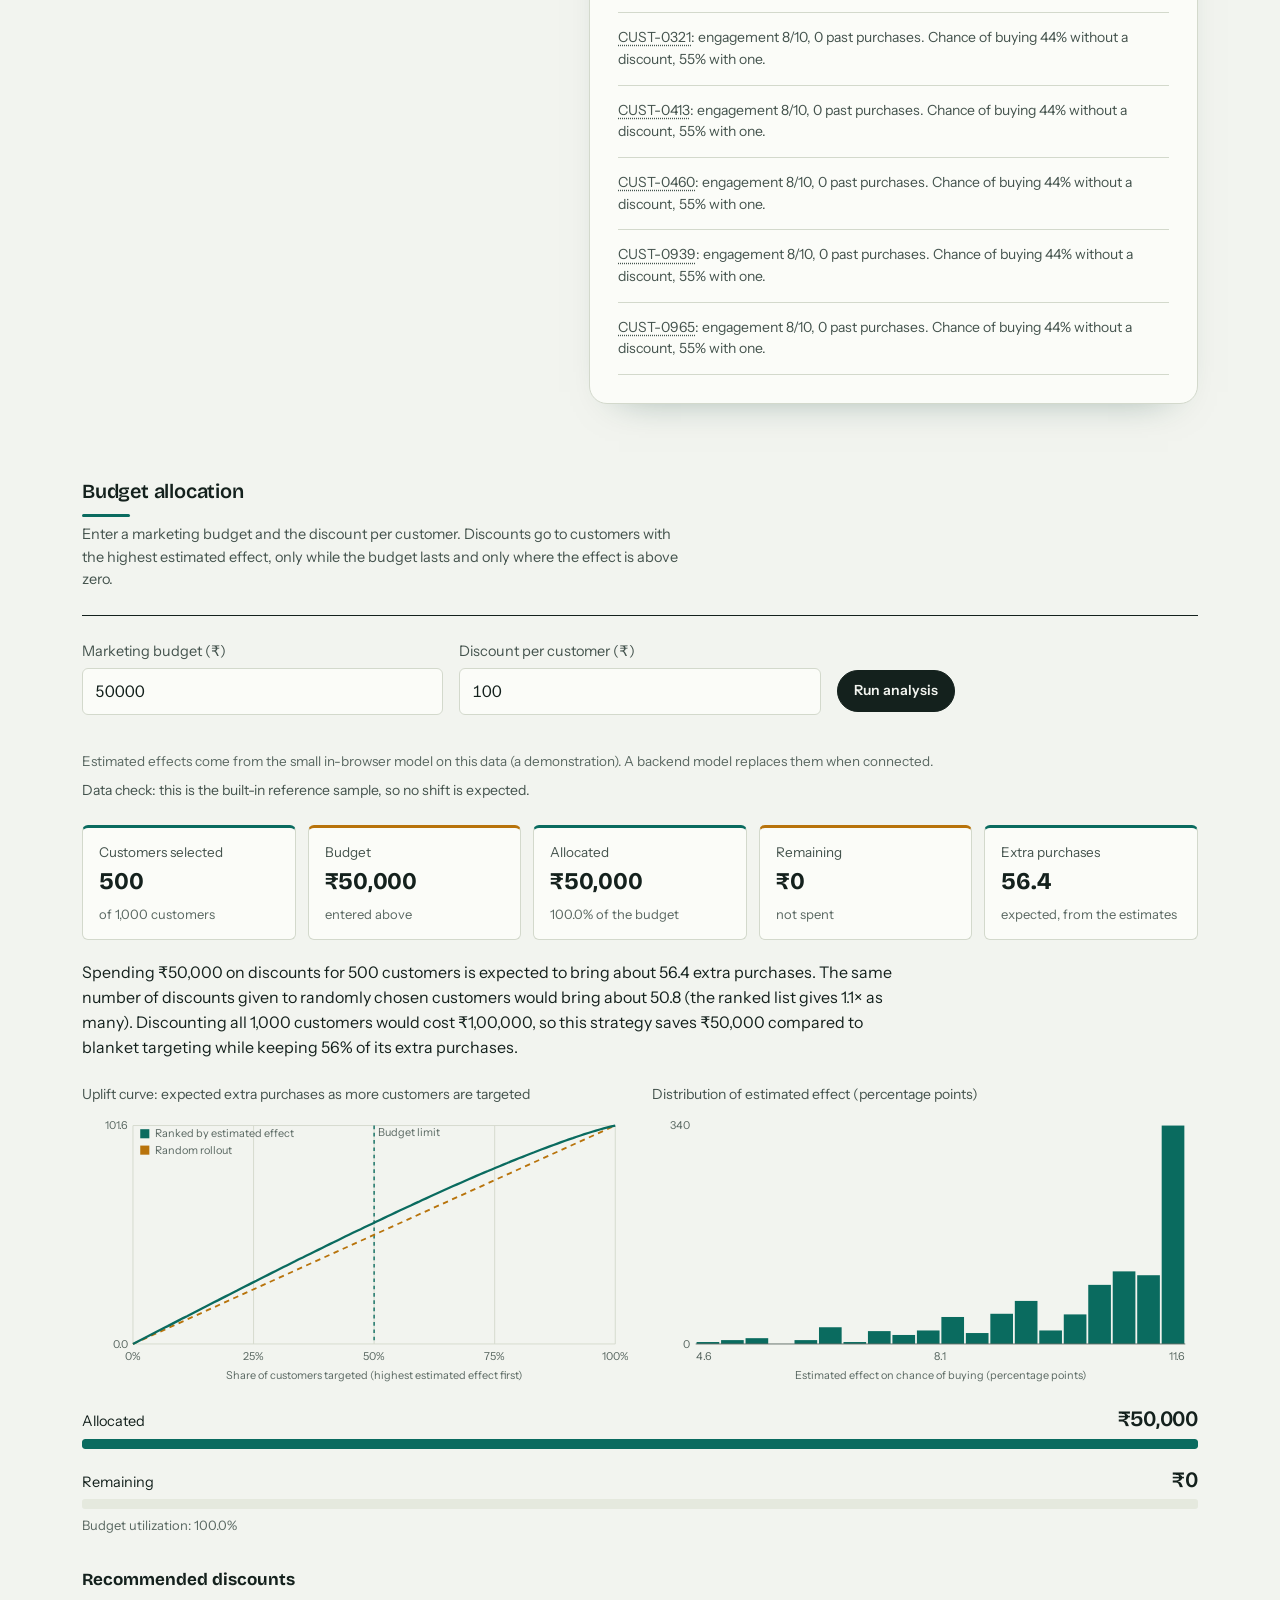
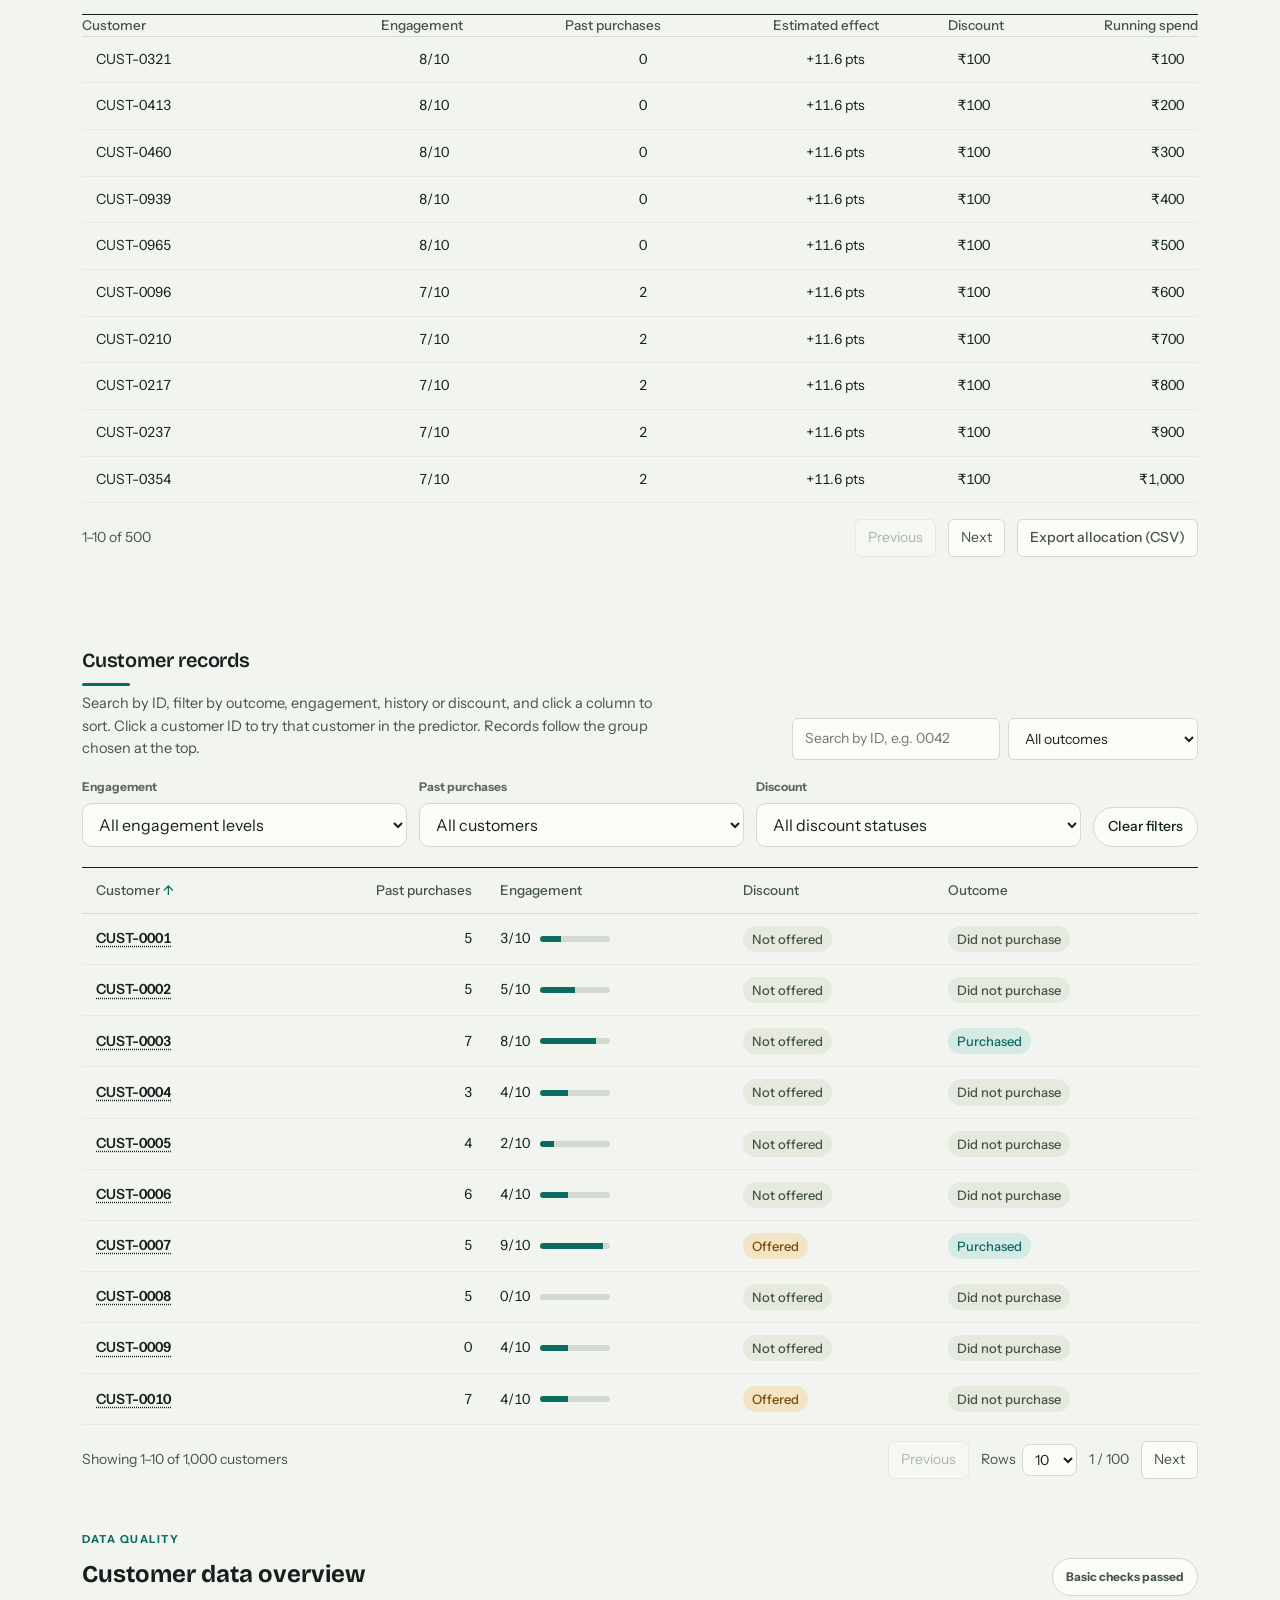
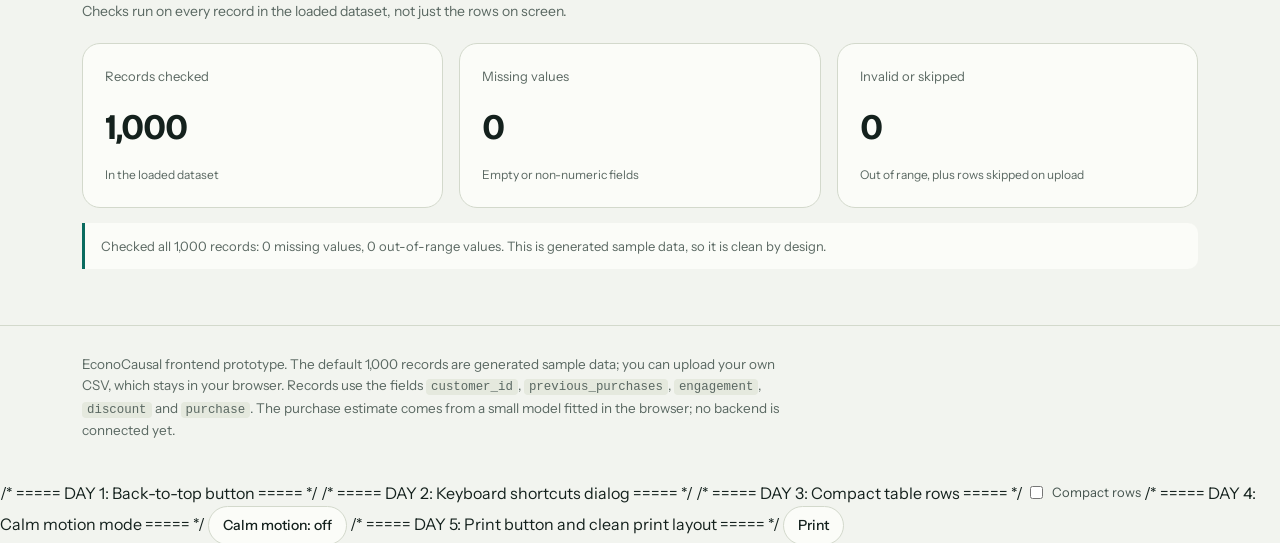
==== commit 5f5fbcfa: "Update Member-3 HTML implementation" ====
--- a/index.html
+++ b/index.html
@@ -401,4 +401,6 @@
   <span>Compact rows</span>
 </label>
 /* ===== DAY 4: Calm motion mode ===== */
-<button class="btn-ghost" id="calmBtn" type="button" aria-pressed="false" title="Turn page animations off or on">Calm motion: off</button>+<button class="btn-ghost" id="calmBtn" type="button" aria-pressed="false" title="Turn page animations off or on">Calm motion: off</button>
+/* ===== DAY 5: Print button and clean print layout ===== */
+<button class="btn-ghost" id="printBtn" type="button" title="Print this page or save it as PDF" aria-label="Print this page">Print</button>
--- a/style.css
+++ b/style.css
@@ -764,4 +764,22 @@
 
 @media print {
   .compact-toggle { display: none !important; }
+}
+/* ===== DAY 4: Calm motion mode ===== */
+html.calm *,
+html.calm *::before,
+html.calm *::after {
+  animation: none !important;
+  transition: none !important;
+  scroll-behavior: auto !important;
+}
+#calmBtn[aria-pressed="true"] {
+  background: var(--teal);
+  color: #fff;
+  border-color: var(--teal);
+}
+#calmBtn:focus-visible { outline: 2px solid var(--teal); outline-offset: 3px; }
+
+@media print {
+  #calmBtn { display: none !important; }
 }
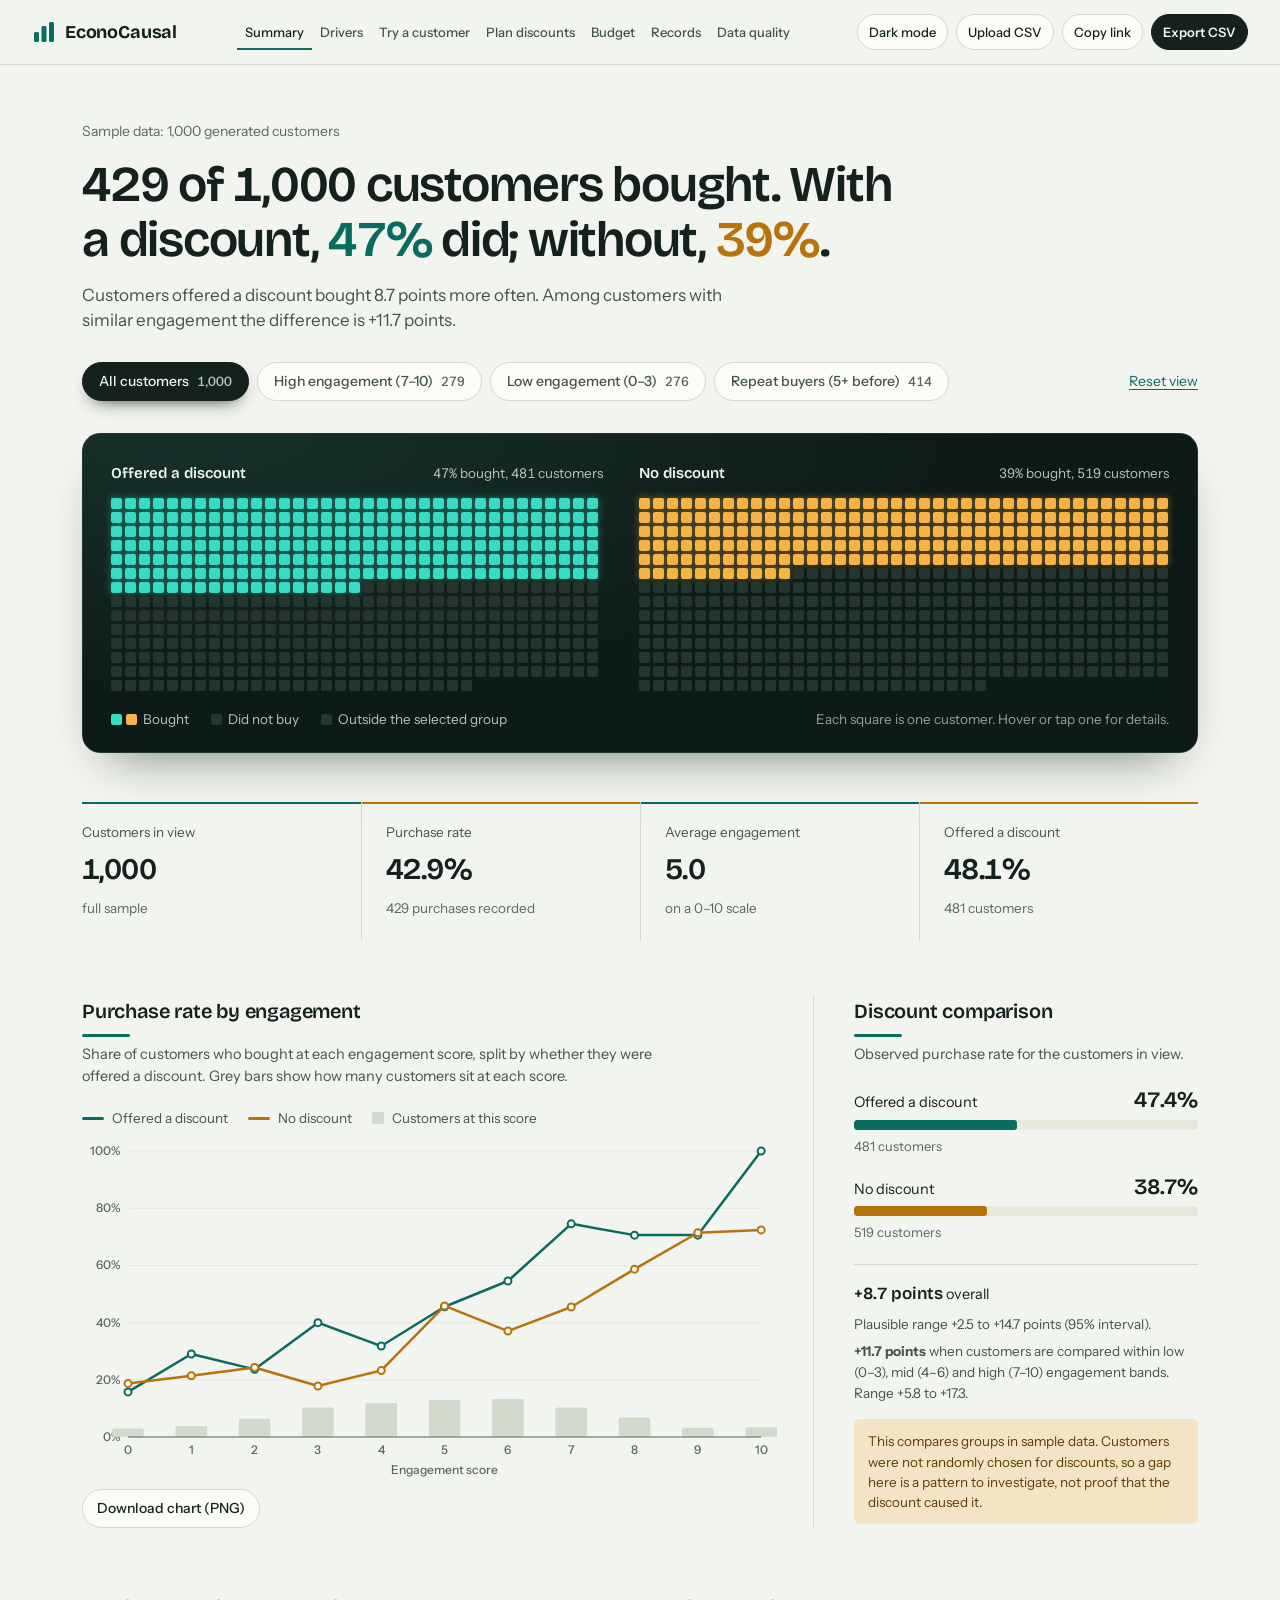
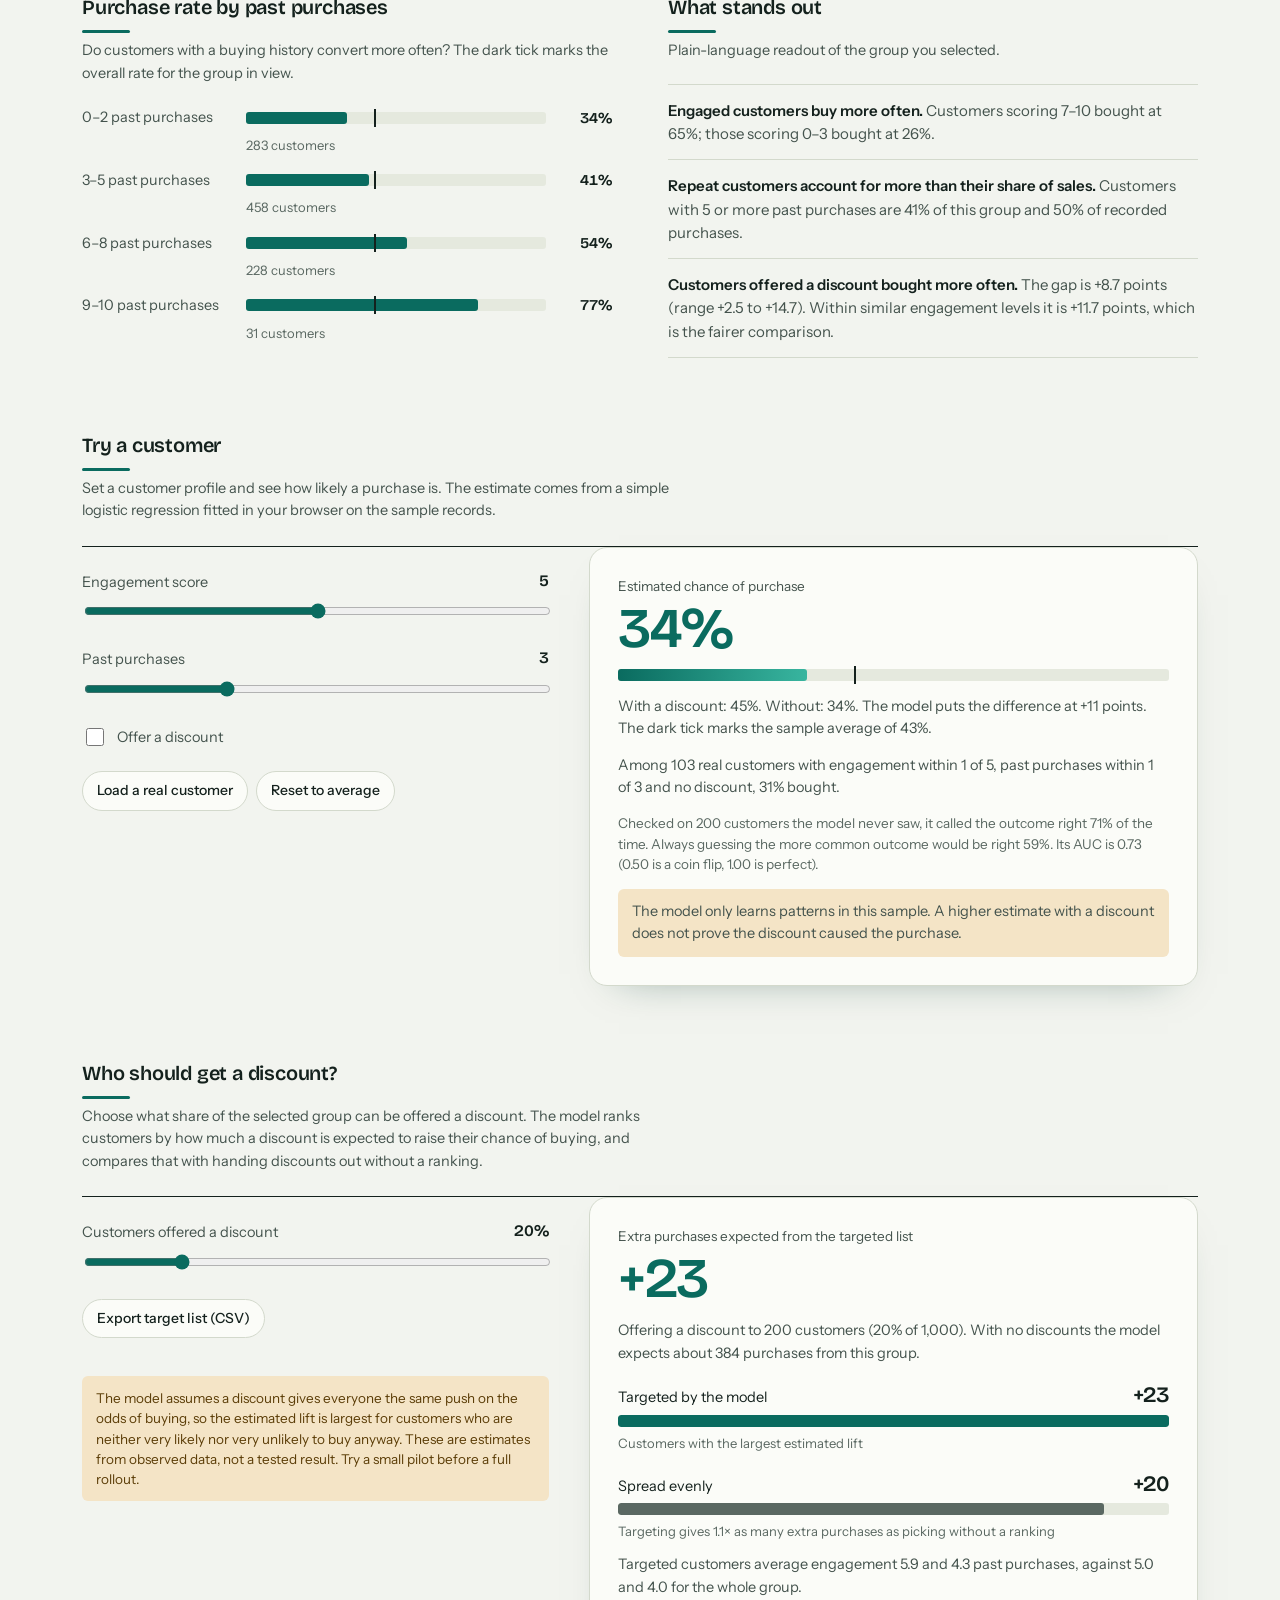
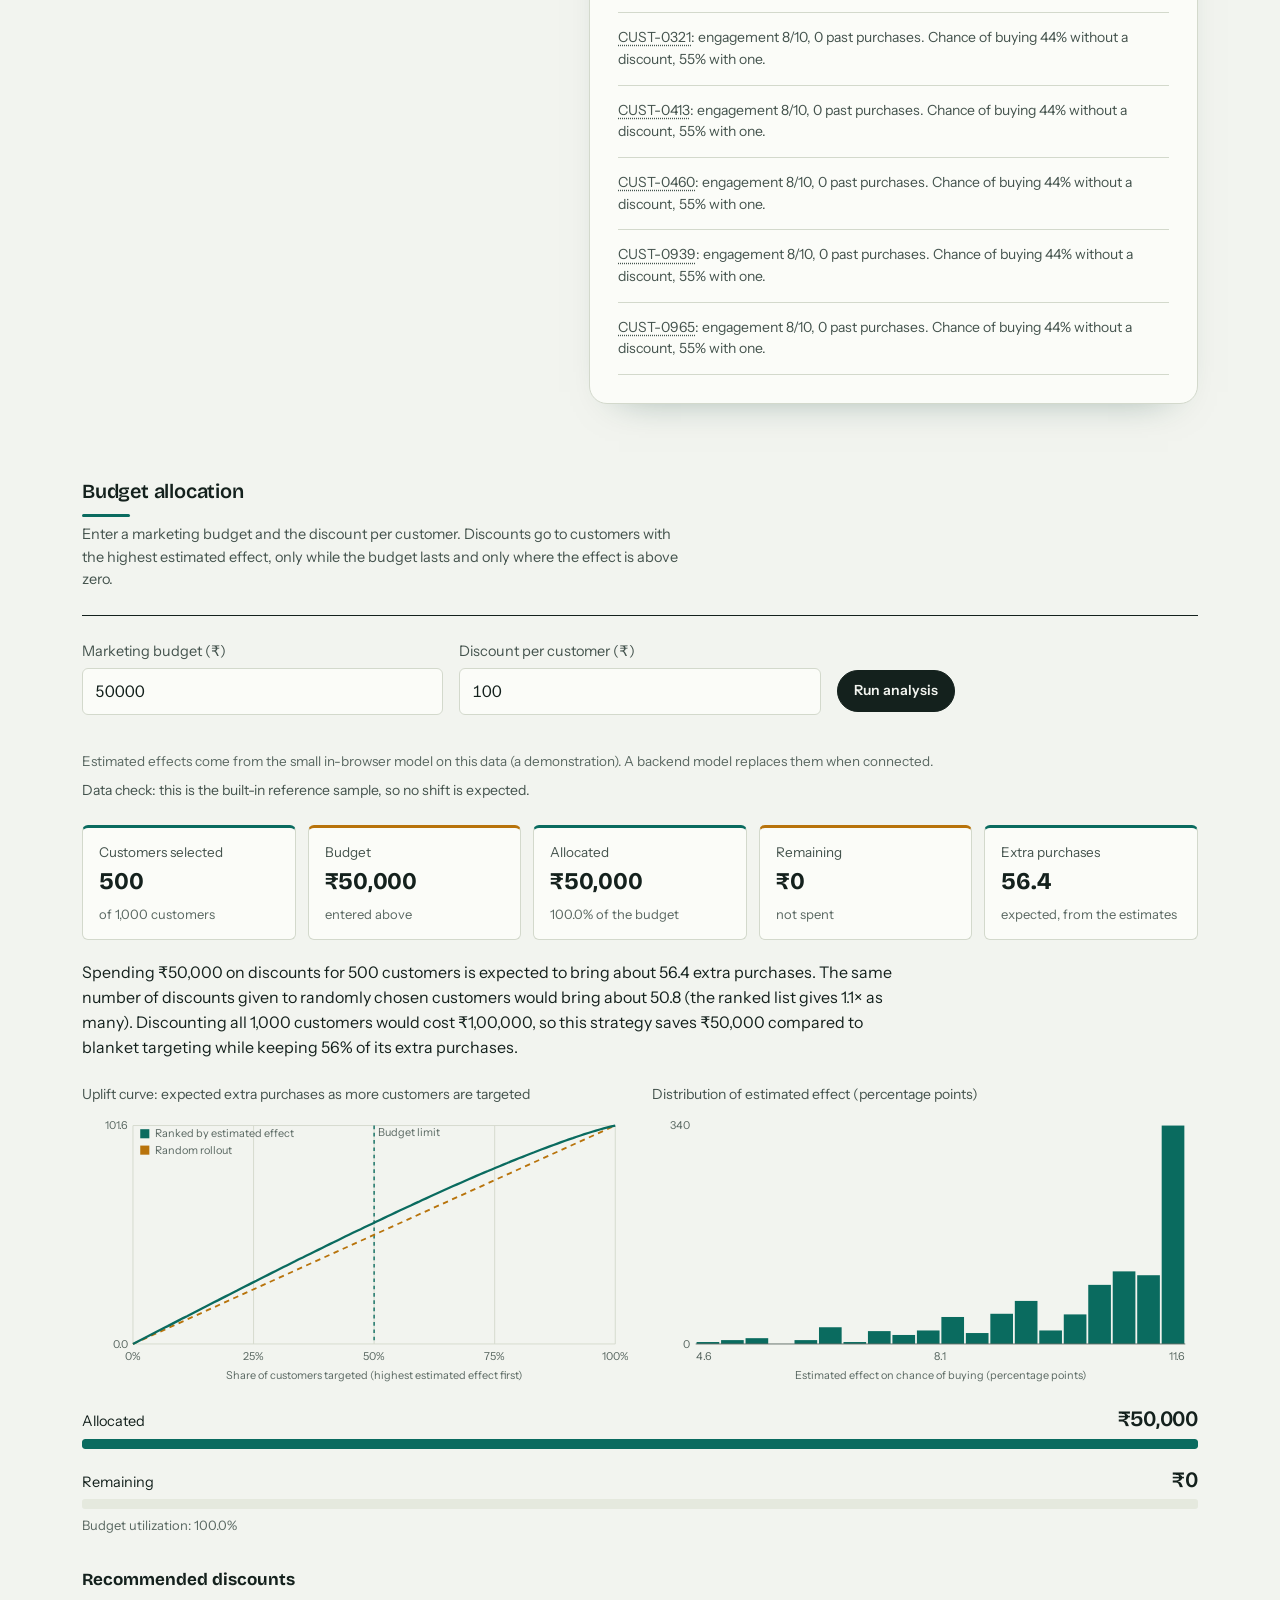
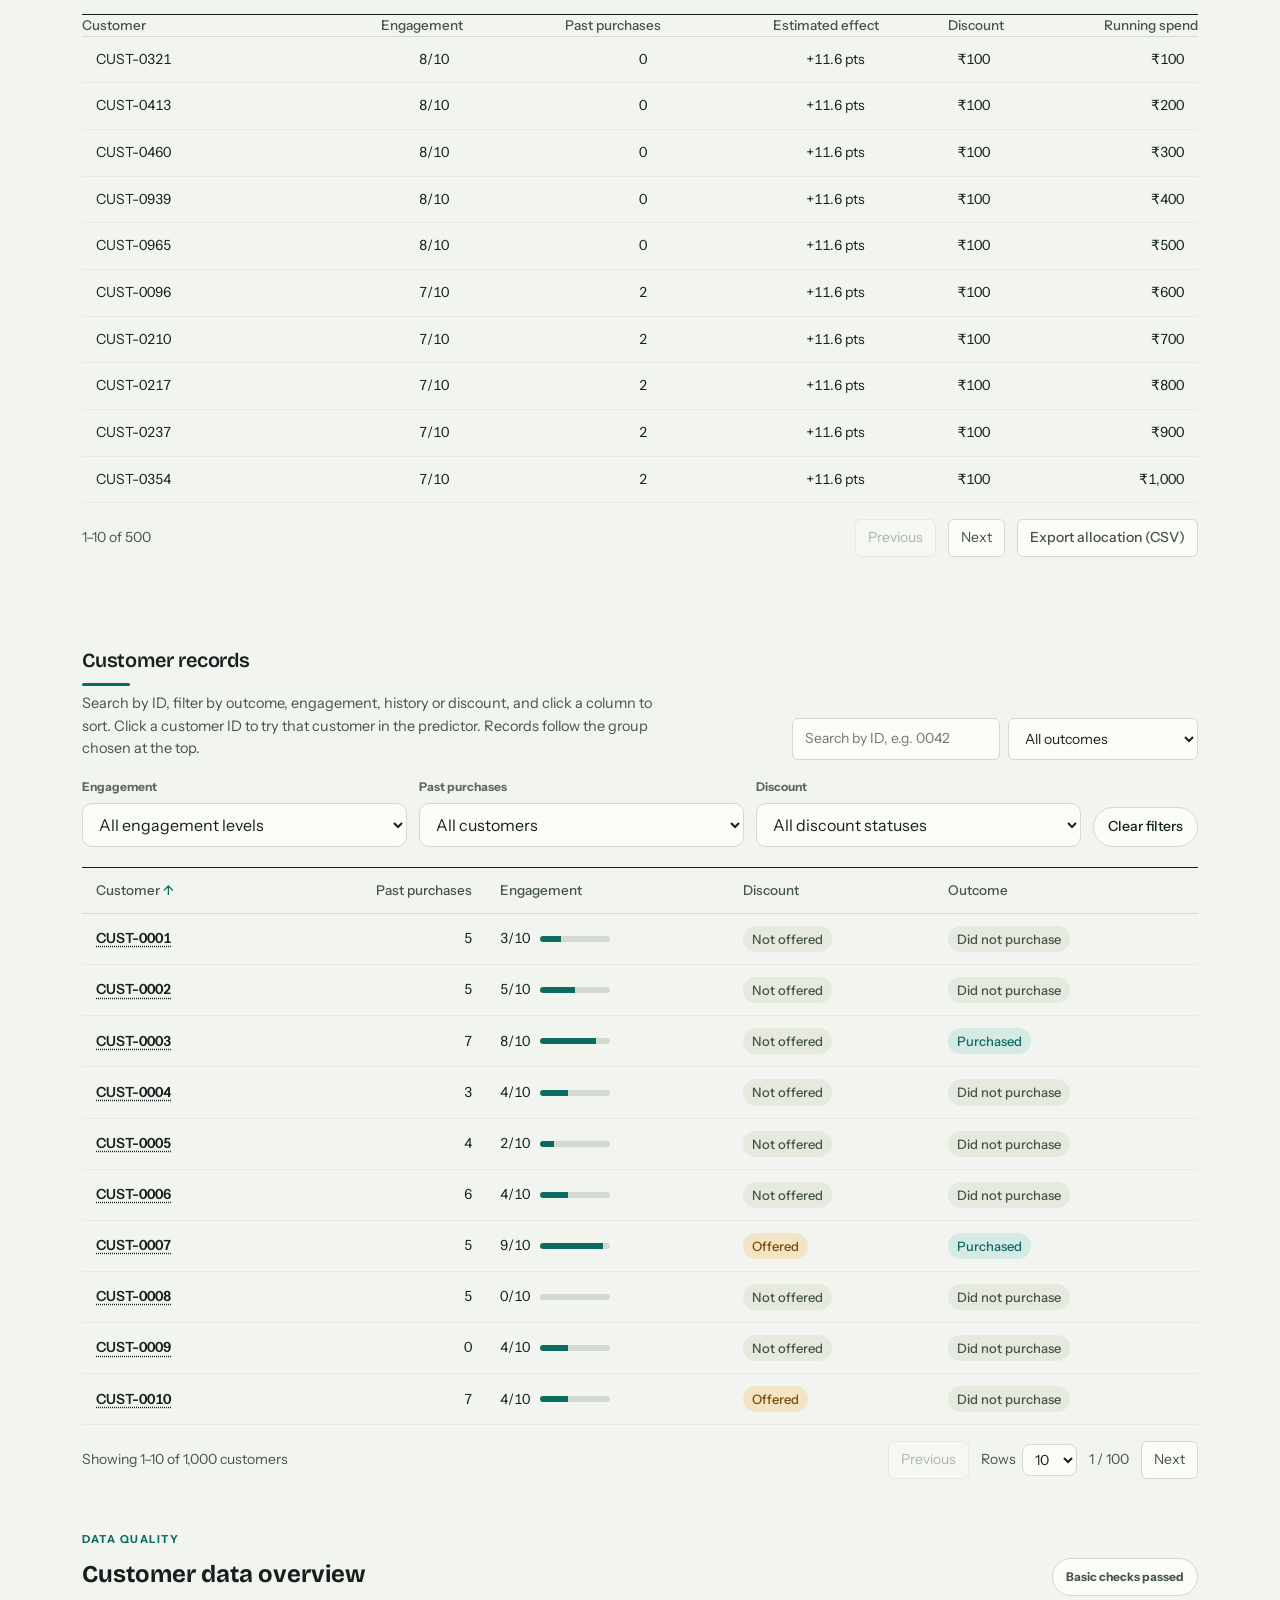
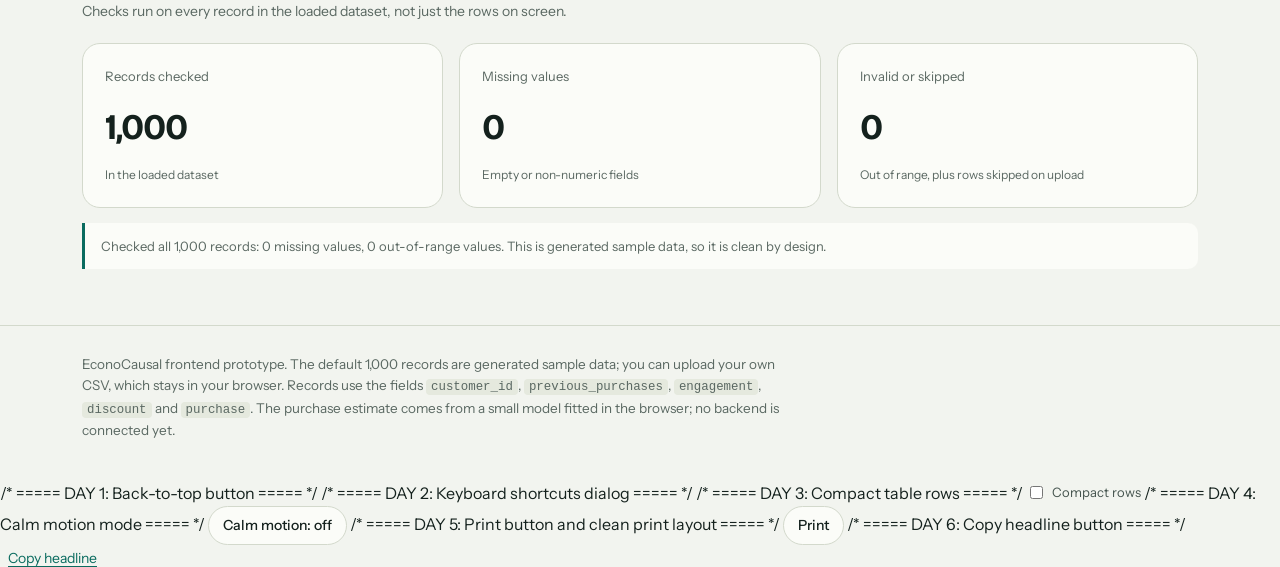
==== commit 02732774: "Update Member-3 HTML implementation" ====
--- a/index.html
+++ b/index.html
@@ -403,4 +403,6 @@
 /* ===== DAY 4: Calm motion mode ===== */
 <button class="btn-ghost" id="calmBtn" type="button" aria-pressed="false" title="Turn page animations off or on">Calm motion: off</button>
 /* ===== DAY 5: Print button and clean print layout ===== */
-<button class="btn-ghost" id="printBtn" type="button" title="Print this page or save it as PDF" aria-label="Print this page">Print</button>+<button class="btn-ghost" id="printBtn" type="button" title="Print this page or save it as PDF" aria-label="Print this page">Print</button>
+/* ===== DAY 6: Copy headline button ===== */
+<button type="button" class="link" id="copyHeadline" title="Copy the headline above as text">Copy headline</button>
--- a/style.css
+++ b/style.css
@@ -782,4 +782,23 @@
 
 @media print {
   #calmBtn { display: none !important; }
+}
+/* ===== DAY 5: Print button and clean print layout ===== */
+#printBtn:focus-visible { outline: 2px solid var(--teal); outline-offset: 3px; }
+
+@media print {
+  #printBtn,
+  #calmBtn,
+  #keysBtn,
+  #toTop,
+  #toast,
+  .to-top,
+  .pager-ctl,
+  .compact-toggle {
+    display: none !important;
+  }
+  body { background: #fff !important; color: #000 !important; }
+  .table-scroll { overflow: visible !important; border-top: 1px solid #000; }
+  tr, svg, .b-card { break-inside: avoid; }
+  a[href]::after { content: ""; }
 }
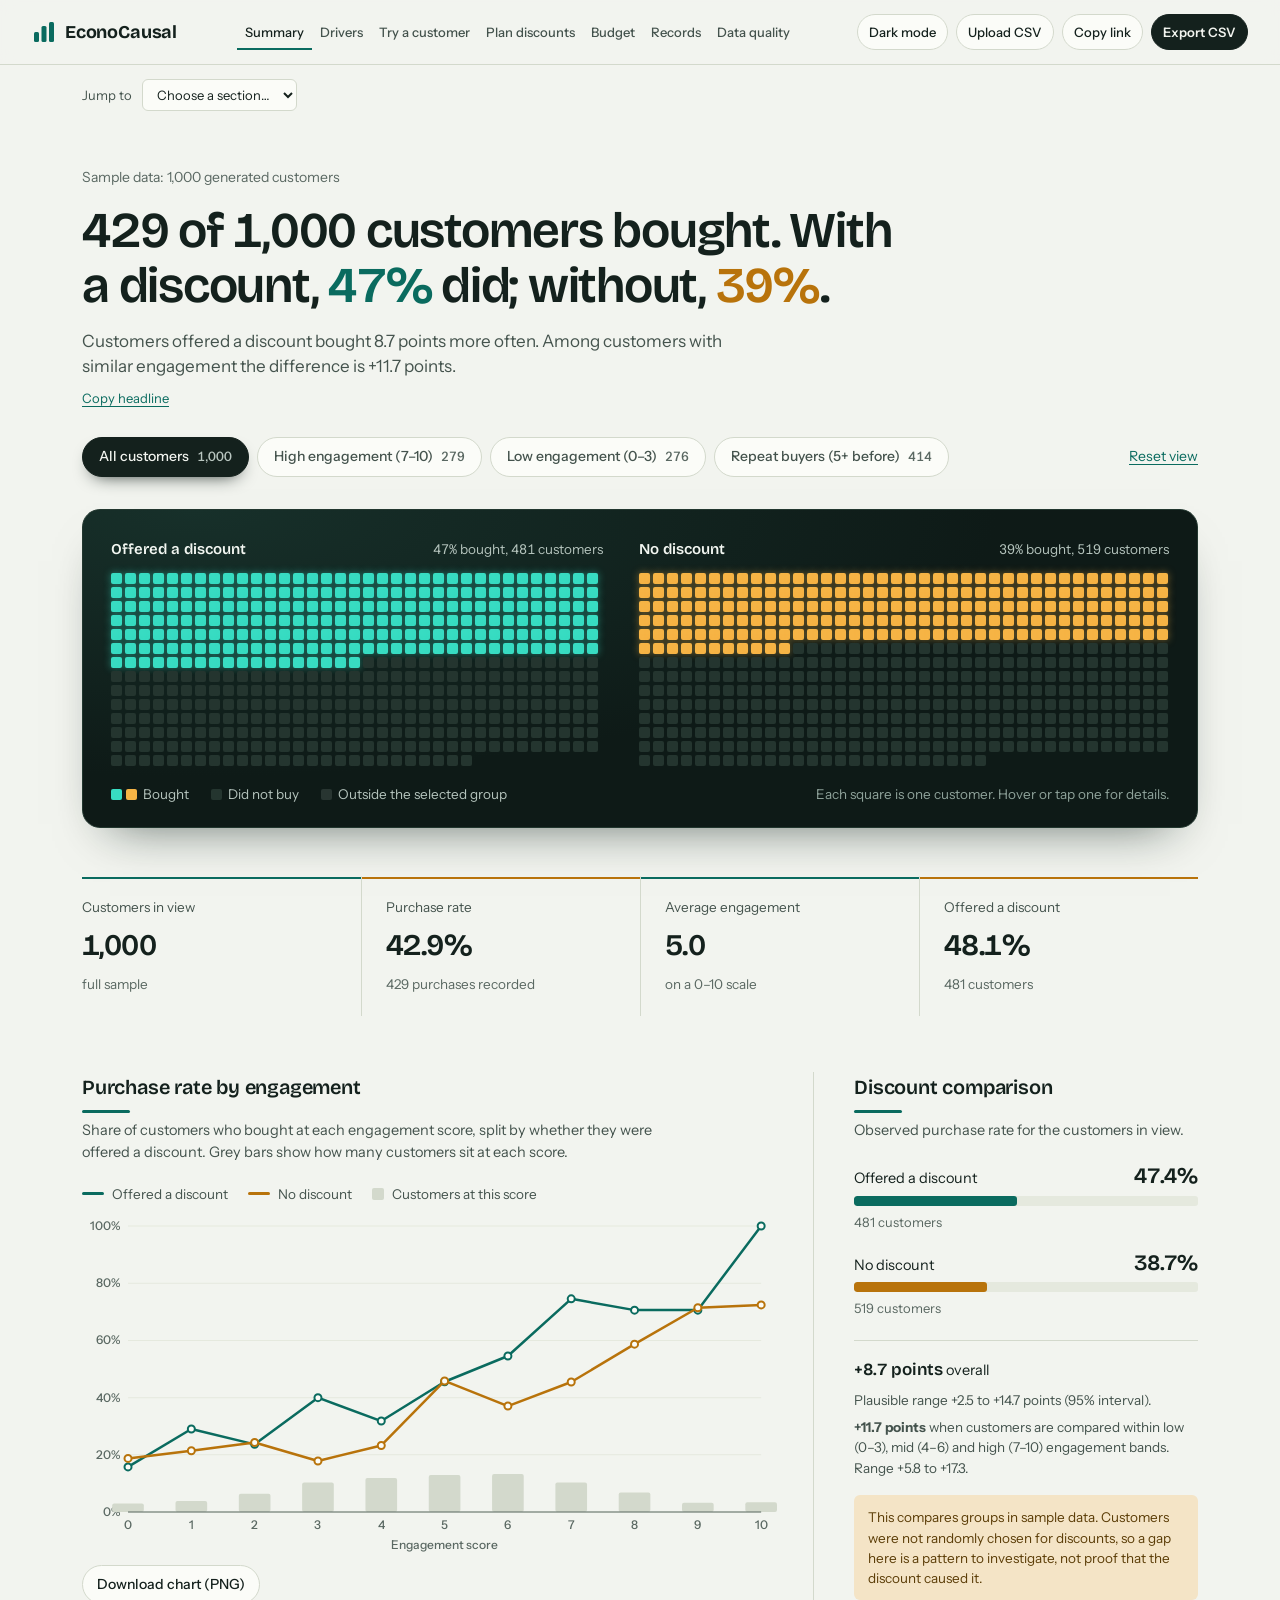
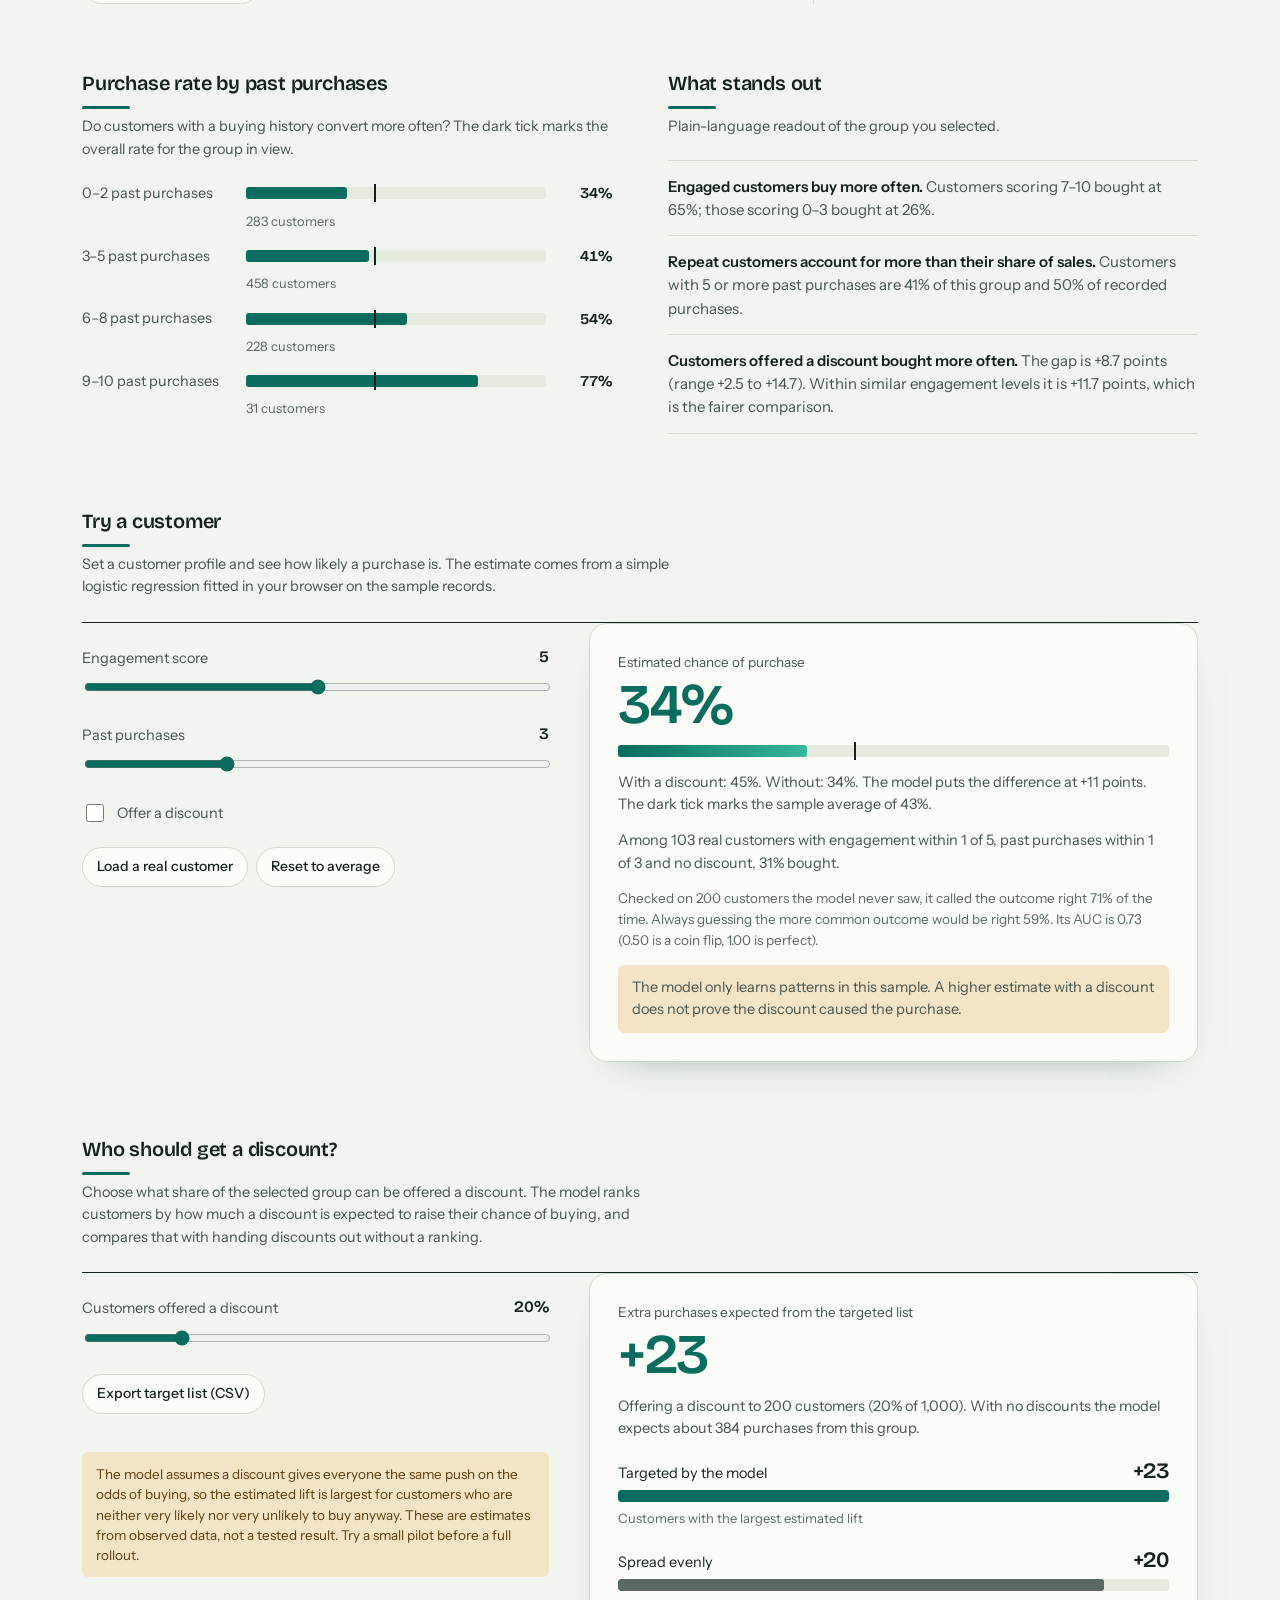
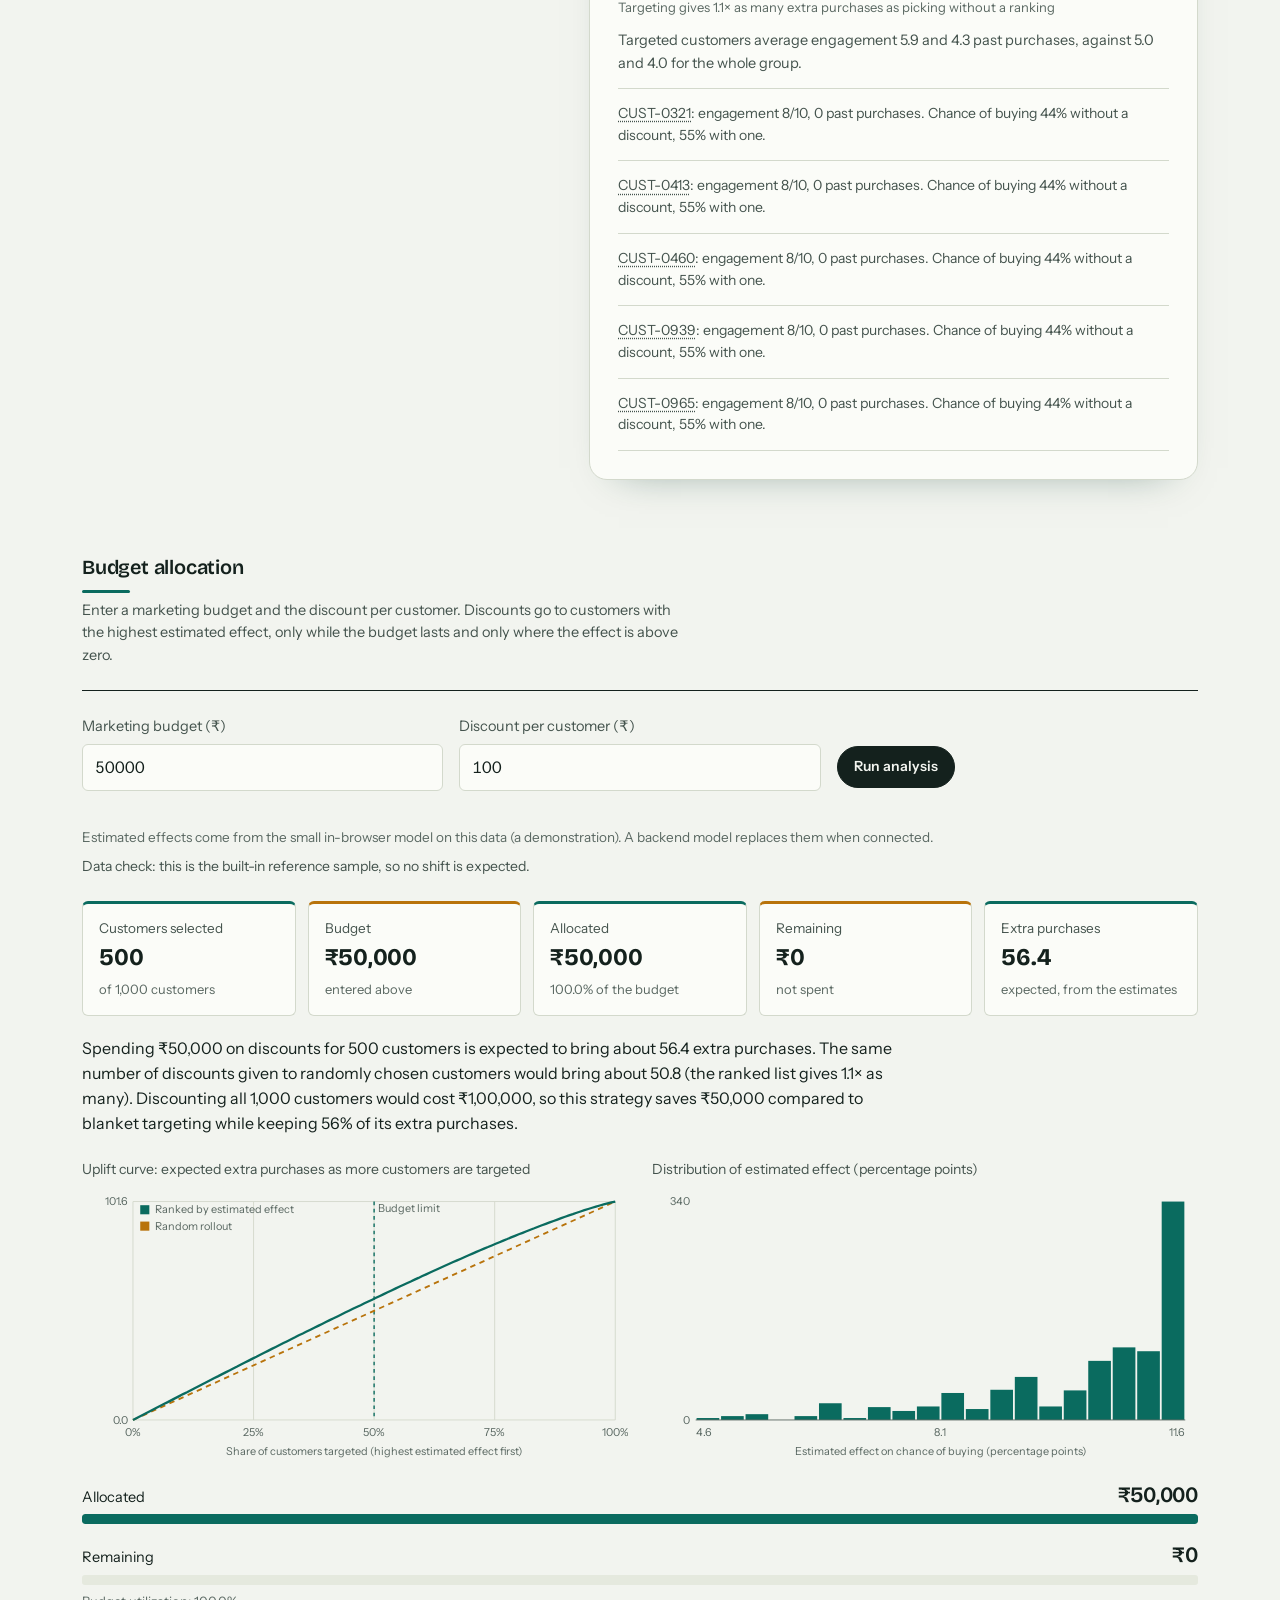
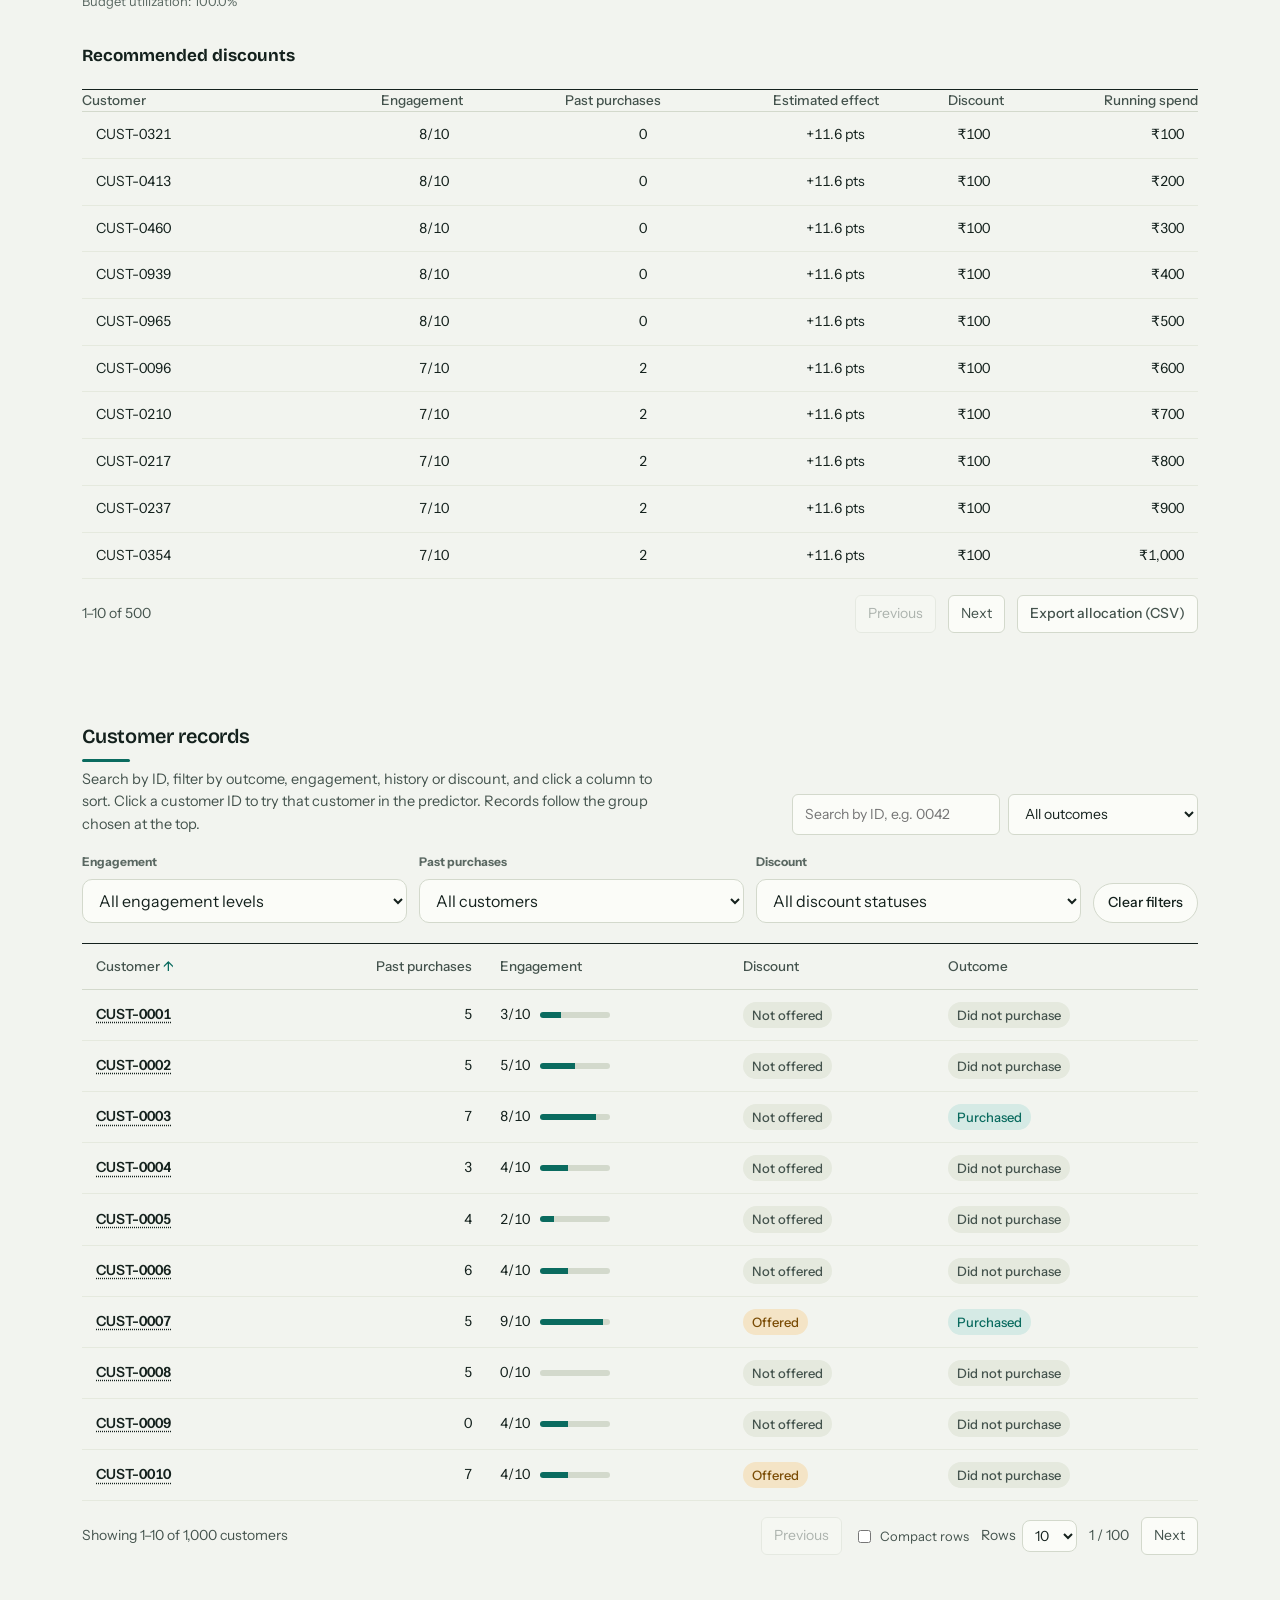
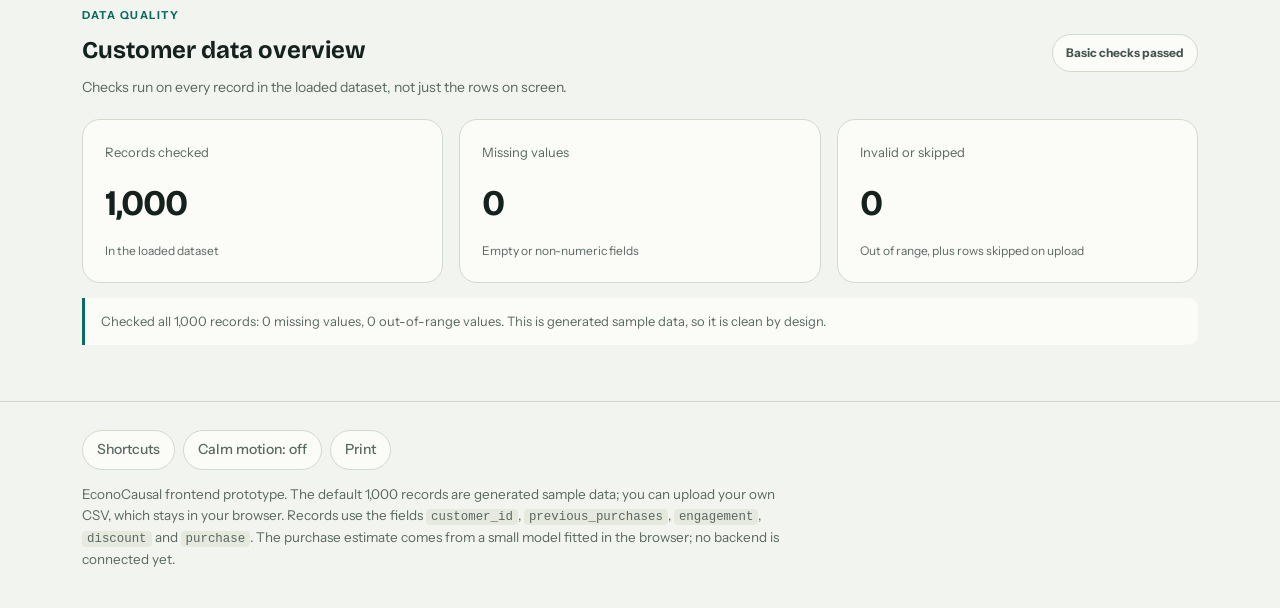
==== commit 9253fea5: "Replace Member-3 frontend with updated implementation" ====
--- a/index.html
+++ b/index.html
@@ -52,11 +52,24 @@
 </header>
 
 <main id="top">
+  <nav class="wrap jump-nav" aria-label="Jump to section">
+    <label for="jumpSel">Jump to</label>
+    <select id="jumpSel">
+      <option value="">Choose a section…</option>
+      <option value="summary">Summary</option>
+      <option value="predict">Try a customer</option>
+      <option value="target">Plan discounts</option>
+      <option value="budget">Budget allocation</option>
+      <option value="customers">Customer records</option>
+      <option value="data-quality">Data quality</option>
+    </select>
+  </nav>
   <section class="wrap hero" id="summary" aria-labelledby="headline">
     <p class="source"><span id="sourceText">Sample data: 1,000 generated customers</span> <button type="button" class="link" id="useSample" hidden>Back to sample data</button></p>
     <p class="api-status" id="apiStatus" role="status" hidden></p>
     <h1 id="headline" class="headline" aria-live="polite">Loading customer sample…</h1>
     <p class="subline" id="subline"></p>
+    <button type="button" class="link" id="copyHeadline" title="Copy the headline above as text">Copy headline</button>
 
     <div class="segments" role="group" aria-label="Customer group">
       <button type="button" class="seg is-on" data-seg="all" aria-pressed="true">All customers <span class="seg-n"></span></button>
@@ -301,6 +314,10 @@
       <span id="summaryText" aria-live="polite"></span>
       <div class="pager-ctl">
         <button type="button" id="prev">Previous</button>
+        <label class="compact-toggle">
+          <input type="checkbox" id="compactRows">
+          <span>Compact rows</span>
+        </label>
         <label class="page-size">Rows
           <select id="pageSize" aria-label="Rows per page">
             <option value="10">10</option>
@@ -347,6 +364,11 @@
 
 <footer class="site-footer">
   <div class="wrap">
+    <div class="footer-tools">
+      <button class="btn-ghost" id="keysBtn" type="button" aria-haspopup="dialog" title="Keyboard shortcuts (?)" aria-label="Keyboard shortcuts">Shortcuts</button>
+      <button class="btn-ghost" id="calmBtn" type="button" aria-pressed="false" title="Turn page animations off or on">Calm motion: off</button>
+      <button class="btn-ghost" id="printBtn" type="button" title="Print this page or save it as PDF" aria-label="Print this page">Print</button>
+    </div>
     <p>EconoCausal frontend prototype. The default 1,000 records are generated sample data; you can upload your own CSV, which stays in your browser. Records use the fields <code>customer_id</code>, <code>previous_purchases</code>, <code>engagement</code>, <code>discount</code> and <code>purchase</code>. The purchase estimate comes from a small model fitted in the browser; no backend is connected yet.</p>
   </div>
 </footer>
@@ -366,21 +388,12 @@
   </div>
 </dialog>
 <noscript><p class="noscript">This dashboard needs JavaScript to draw its charts and table.</p></noscript>
-<div id="toast" role="status" aria-live="polite"></div>
-<script src="config.js"></script>
-<script src="script.js"></script>
-<script src="budget.js"></script>
-<script>(function(){var h=document.querySelector(".site-header");if(!h)return;function f(){h.classList.toggle("scrolled",window.scrollY>8)}addEventListener("scroll",f,{passive:true});f()})()</script>
-</body>
-</html>
-/* ===== DAY 1: Back-to-top button ===== */
 <button type="button" id="toTop" class="to-top" aria-label="Back to top" title="Back to top" hidden>
   <svg viewBox="0 0 24 24" width="20" height="20" aria-hidden="true" fill="none" stroke="currentColor" stroke-width="2.4" stroke-linecap="round" stroke-linejoin="round">
     <path d="M12 19V5"/>
     <path d="M5 12l7-7 7 7"/>
   </svg>
 </button>
-/* ===== DAY 2: Keyboard shortcuts dialog ===== */
 <dialog id="keysDlg" aria-labelledby="kTitle">
   <div class="dlg">
     <h2 id="kTitle">Keyboard shortcuts</h2>
@@ -395,14 +408,16 @@
     </div>
   </div>
 </dialog>
-/* ===== DAY 3: Compact table rows ===== */
-<label class="compact-toggle">
-  <input type="checkbox" id="compactRows">
-  <span>Compact rows</span>
-</label>
-/* ===== DAY 4: Calm motion mode ===== */
-<button class="btn-ghost" id="calmBtn" type="button" aria-pressed="false" title="Turn page animations off or on">Calm motion: off</button>
-/* ===== DAY 5: Print button and clean print layout ===== */
-<button class="btn-ghost" id="printBtn" type="button" title="Print this page or save it as PDF" aria-label="Print this page">Print</button>
-/* ===== DAY 6: Copy headline button ===== */
-<button type="button" class="link" id="copyHeadline" title="Copy the headline above as text">Copy headline</button>+<div id="netBadge" class="net-badge" role="status" aria-live="polite" hidden></div>
+<div id="resumeBar" class="resume-bar" role="region" aria-label="Resume reading" hidden>
+  <span>Continue where you left off?</span>
+  <button type="button" id="resumeGo" class="resume-go">Resume</button>
+  <button type="button" id="resumeNo" class="resume-no" aria-label="Dismiss">Dismiss</button>
+</div>
+<div id="toast" role="status" aria-live="polite"></div>
+<script src="config.js"></script>
+<script src="script.js"></script>
+<script src="budget.js"></script>
+<script>(function(){var h=document.querySelector(".site-header");if(!h)return;function f(){h.classList.toggle("scrolled",window.scrollY>8)}addEventListener("scroll",f,{passive:true});f()})()</script>
+</body>
+</html>
--- a/style.css
+++ b/style.css
@@ -746,6 +746,57 @@
 .b-h3 { margin: 32px 0 0; font-size: 17px; }
 #bResults .num { text-align: right; font-variant-numeric: tabular-nums; }
 #bResults .b-empty { text-align: center; color: var(--ink-3); padding: 24px 0; }
+
+/* ===== DAY 1: Back-to-top button ===== */
+.to-top {
+  position: fixed;
+  right: 18px;
+  bottom: calc(18px + env(safe-area-inset-bottom, 0px));
+  z-index: 60;
+  display: inline-flex;
+  align-items: center;
+  justify-content: center;
+  width: 44px;
+  height: 44px;
+  padding: 0;
+  border: 0;
+  border-radius: 50%;
+  background: var(--teal);
+  color: #fff;
+  cursor: pointer;
+  box-shadow: 0 8px 20px -8px rgba(0, 0, 0, .45);
+  opacity: 0;
+  transform: translateY(12px);
+  transition: opacity .2s ease, transform .2s ease, filter .15s ease;
+}
+.to-top[hidden] { display: none; }
+.to-top.show { opacity: 1; transform: none; }
+.to-top:hover { filter: brightness(1.12); }
+.to-top:active { transform: scale(.94); }
+.to-top:focus-visible { outline: 2px solid var(--ink); outline-offset: 3px; }
+@media (prefers-reduced-motion: reduce) { .to-top { transition: none; } }
+
+/* ===== DAY 2: Keyboard shortcuts dialog ===== */
+.k-list { list-style: none; margin: 8px 0 0; padding: 0; display: grid; gap: 10px; }
+.k-list li { display: flex; align-items: center; gap: 8px; font-size: 15px; color: var(--ink-2); }
+.k-list li span { margin-left: 6px; }
+kbd {
+  display: inline-block;
+  min-width: 26px;
+  padding: 3px 8px;
+  border: 1px solid var(--rule);
+  border-bottom-width: 2px;
+  border-radius: 6px;
+  background: var(--paper);
+  color: var(--ink);
+  font-family: inherit;
+  font-size: 13px;
+  font-weight: 600;
+  line-height: 1.2;
+  text-align: center;
+}
+#search.flash { outline: 2px solid var(--teal); outline-offset: 2px; }
+
 /* ===== DAY 3: Compact table rows ===== */
 .compact-toggle {
   display: inline-flex;
@@ -758,47 +809,101 @@
 }
 .compact-toggle input { accent-color: var(--teal); cursor: pointer; }
 .compact-toggle:focus-within { outline: 2px solid var(--teal); outline-offset: 3px; border-radius: 4px; }
-
 .table-scroll.is-compact td { padding: 5px 12px; font-size: 13px; }
 .table-scroll.is-compact th button { padding-top: 6px; padding-bottom: 6px; }
 
-@media print {
-  .compact-toggle { display: none !important; }
-}
 /* ===== DAY 4: Calm motion mode ===== */
-html.calm *,
+html.calm,
+html.calm * ,
 html.calm *::before,
 html.calm *::after {
   animation: none !important;
   transition: none !important;
   scroll-behavior: auto !important;
 }
-#calmBtn[aria-pressed="true"] {
-  background: var(--teal);
-  color: #fff;
-  border-color: var(--teal);
-}
-#calmBtn:focus-visible { outline: 2px solid var(--teal); outline-offset: 3px; }
-
+#calmBtn[aria-pressed="true"] { background: var(--teal); color: #fff; border-color: var(--teal); }
+#calmBtn:focus-visible,
+#printBtn:focus-visible,
+#keysBtn:focus-visible { outline: 2px solid var(--teal); outline-offset: 3px; }
+.footer-tools { display: flex; flex-wrap: wrap; gap: 8px; margin-bottom: 14px; }
+
+/* ===== DAY 6: Copy headline button ===== */
+#copyHeadline { margin: 8px 0 0; padding: 0; font-size: 13px; cursor: pointer; }
+#copyHeadline.copied { color: var(--teal); font-weight: 600; }
+#copyHeadline:focus-visible { outline: 2px solid var(--teal); outline-offset: 3px; border-radius: 4px; }
+
+/* ===== DAY 7: Jump to section menu ===== */
+.jump-nav {
+  display: flex;
+  align-items: center;
+  gap: 10px;
+  padding-top: 14px;
+  font-size: 13px;
+  color: var(--ink-2);
+}
+.jump-nav select {
+  max-width: 100%;
+  padding: 6px 10px;
+  border: 1px solid var(--rule);
+  border-radius: 6px;
+  background: var(--surface);
+  color: var(--ink);
+  font: inherit;
+  cursor: pointer;
+}
+.jump-nav select:focus-visible { outline: 2px solid var(--teal); outline-offset: 2px; }
+
+/* ===== DAY 8: Offline / online badge ===== */
+.net-badge {
+  position: fixed;
+  left: 18px;
+  bottom: calc(18px + env(safe-area-inset-bottom, 0px));
+  z-index: 60;
+  max-width: calc(100vw - 100px);
+  padding: 8px 14px;
+  border-radius: 999px;
+  background: var(--ink);
+  color: var(--paper);
+  font-size: 13px;
+  font-weight: 600;
+  box-shadow: 0 8px 20px -8px rgba(0, 0, 0, .45);
+}
+.net-badge[hidden] { display: none; }
+.net-badge.offline { background: var(--amber); color: #000; }
+.net-badge.online { background: var(--teal); color: #fff; }
+
+/* ===== DAY 9: Resume where you left off ===== */
+.resume-bar {
+  position: fixed;
+  left: 50%;
+  top: calc(12px + env(safe-area-inset-top, 0px));
+  transform: translateX(-50%);
+  z-index: 70;
+  display: flex;
+  align-items: center;
+  gap: 10px;
+  max-width: calc(100vw - 24px);
+  padding: 8px 12px;
+  border: 1px solid var(--rule);
+  border-radius: 999px;
+  background: var(--surface);
+  color: var(--ink);
+  font-size: 13px;
+  box-shadow: 0 8px 24px -10px rgba(0, 0, 0, .5);
+}
+.resume-bar[hidden] { display: none; }
+.resume-bar button { padding: 5px 12px; border: 0; border-radius: 999px; font: inherit; font-weight: 600; cursor: pointer; }
+.resume-go { background: var(--teal); color: #fff; }
+.resume-no { background: transparent; color: var(--ink-2); }
+.resume-bar button:focus-visible { outline: 2px solid var(--ink); outline-offset: 2px; }
+
+/* ===== DAY 5: Print layout for the new controls ===== */
 @media print {
-  #calmBtn { display: none !important; }
-}
-/* ===== DAY 5: Print button and clean print layout ===== */
-#printBtn:focus-visible { outline: 2px solid var(--teal); outline-offset: 3px; }
-
-@media print {
-  #printBtn,
-  #calmBtn,
-  #keysBtn,
-  #toTop,
-  #toast,
-  .to-top,
-  .pager-ctl,
-  .compact-toggle {
+  #printBtn, #calmBtn, #keysBtn, .footer-tools, .to-top, .net-badge, .resume-bar,
+  .compact-toggle, .jump-nav, #copyHeadline, #keysDlg {
     display: none !important;
   }
   body { background: #fff !important; color: #000 !important; }
-  .table-scroll { overflow: visible !important; border-top: 1px solid #000; }
+  .table-scroll { overflow: visible !important; }
   tr, svg, .b-card { break-inside: avoid; }
-  a[href]::after { content: ""; }
-}+}
